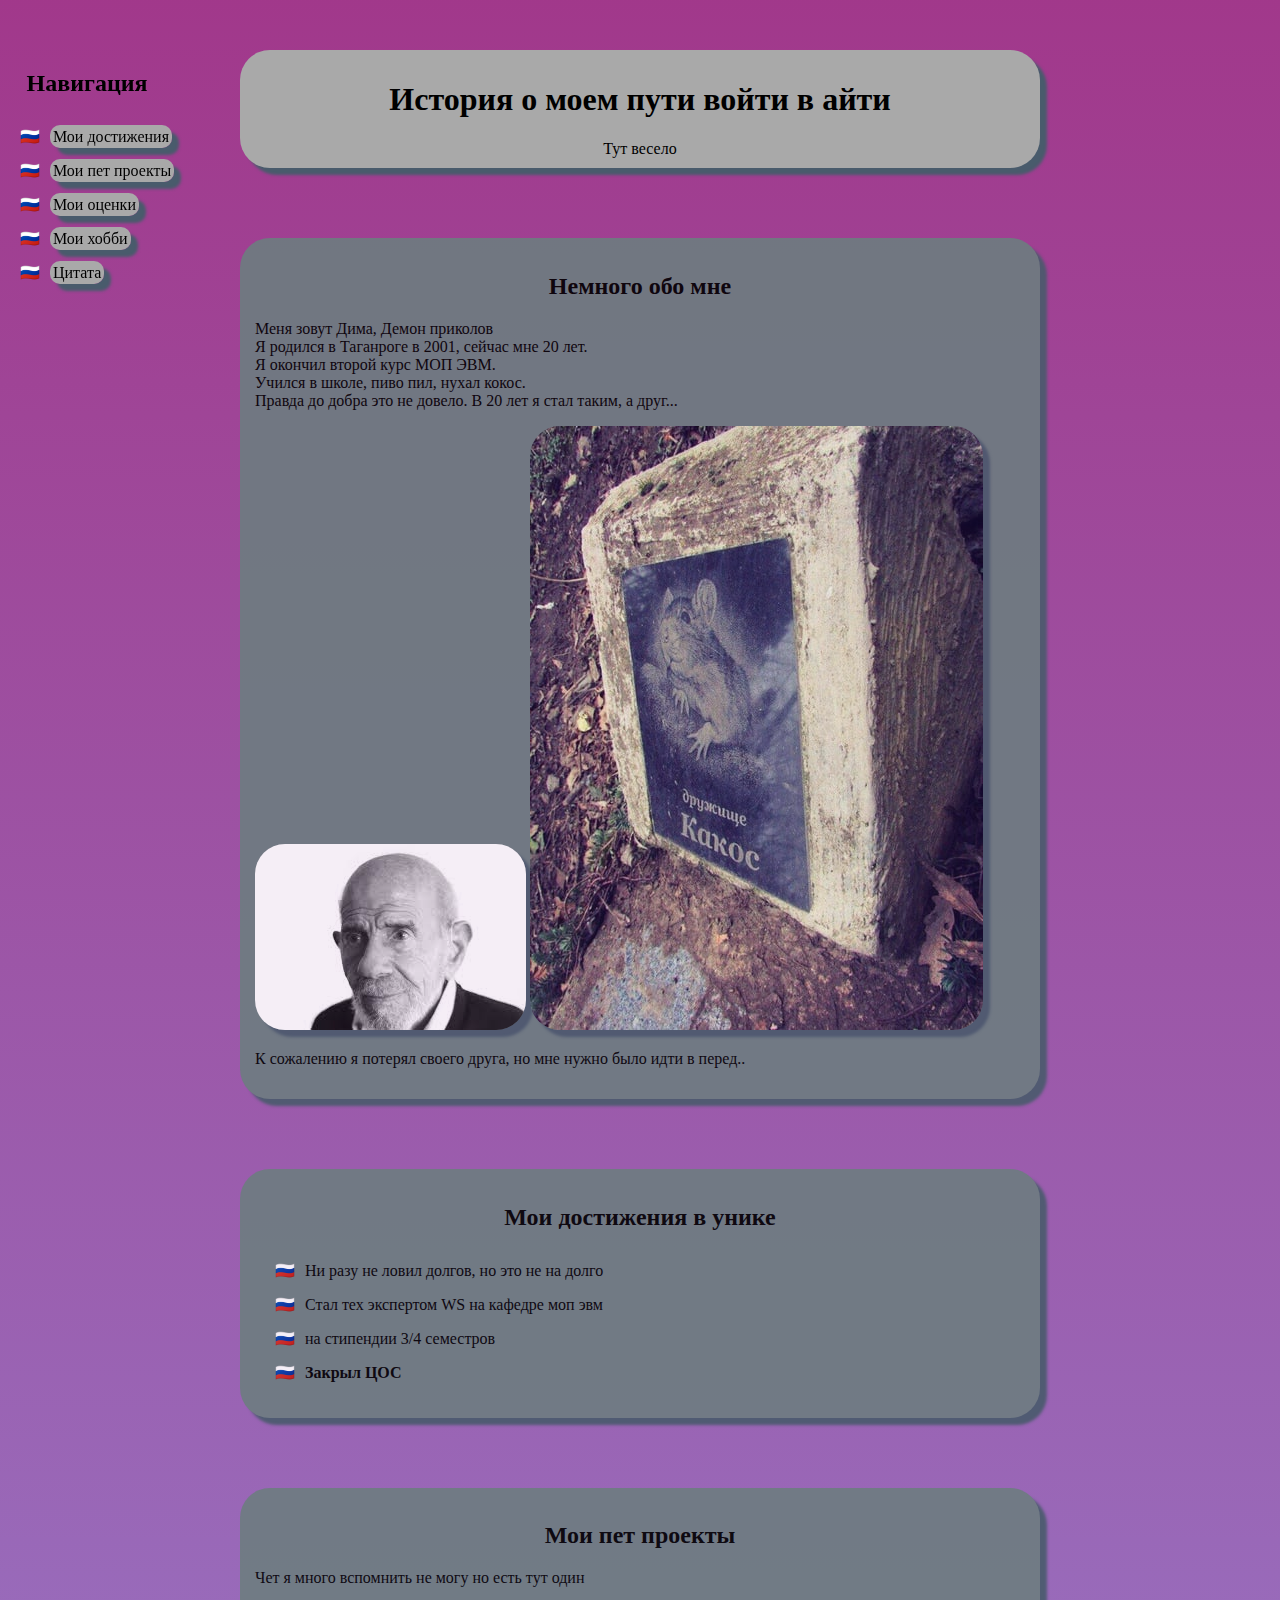
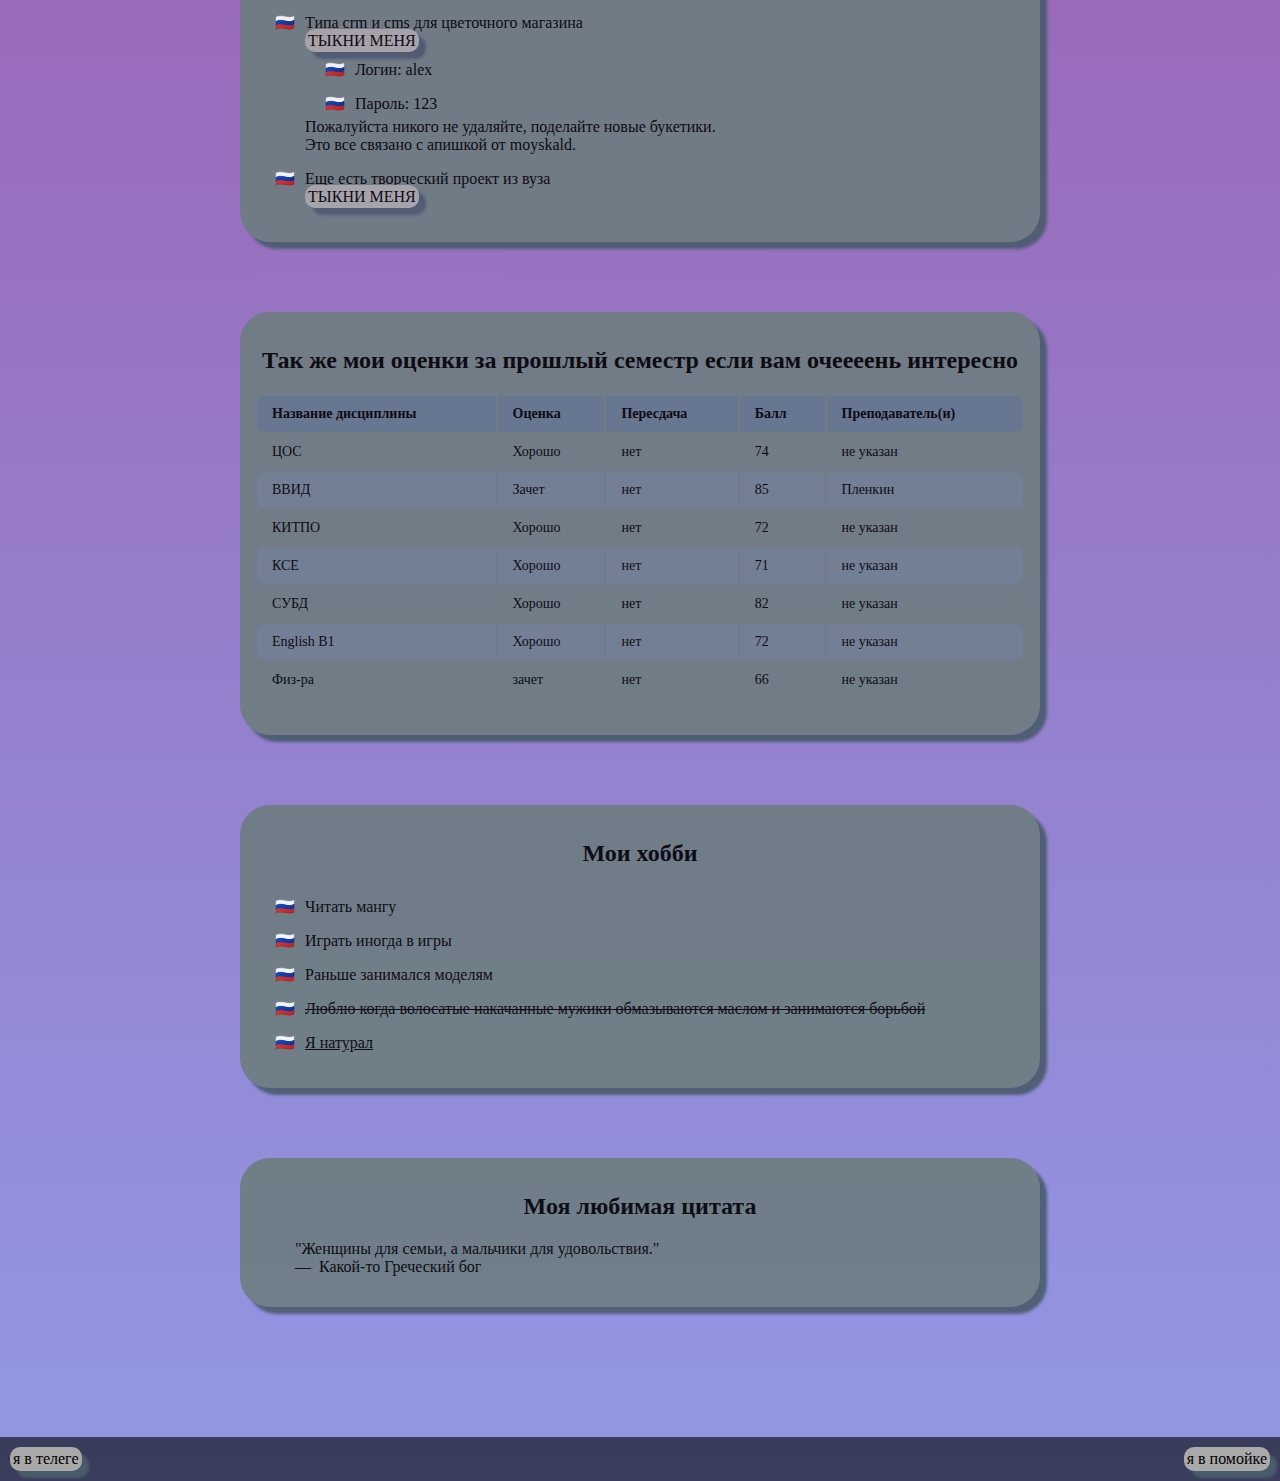
==== index.html @ 935acd97 "Merge branch '553' into 'master'" ====
<!DOCTYPE html>
<html lang="en">
<head>
    <meta charset="UTF-8">
    <title>My bio</title>
    <link rel="stylesheet" href="stylesheet/style.css">
</head>
<body>
<nav class="nav">
    <h2>Навигация</h2>
    <ul>
        <li><a class="link" href="#unik">Мои достижения</a></li>
        <li><a class="link" href="#pet">Мои пет проекты</a></li>
        <li><a class="link" href="#ass">Мои оценки</a></li>
        <li><a class="link" href="#hobby">Мои хобби</a></li>
        <li><a class="link" href="#boy">Цитата</a></li>
    </ul>
</nav>
<main class="main">
    <header>
        <h1> История о моем пути войти в айти </h1>
        <aside>Тут весело</aside>
    </header>

    <div class="post-container">
        <section>
            <h2> Немного обо мне</h2>
            <p>
                Меня зовут Дима, Демон приколов<br>
                Я родился в Таганроге в 2001, сейчас мне 20 лет.<br>
                Я окончил второй курс МОП ЭВМ.<br>
                Учился в школе, пиво пил, нухал кокос.<br>
                Правда до добра это не довело. В 20 лет я стал таким, а друг...<br>
            </p>
            <img src="img/gayniy.jpeg" alt="">
            <img src="img/kokos.jpg" alt="">
            <p>
                К сожалению я потерял своего друга, но мне нужно было идти в перед..<br>
            </p>
        </section>
    </div>
    <div class="post-container">
        <h2 id="unik"> Мои достижения в унике </h2>
        <ul>
            <li>Ни разу не ловил долгов, но это не на долго</li>
            <li>Стал тех экспертом WS на кафедре моп эвм</li>
            <li>на стипендии 3/4 семестров</li>
            <li><b>Закрыл ЦОС</b></li>
        </ul>
    </div>
    <div class="post-container">
        <h2 id="pet"> Мои пет проекты</h2>
        <span>Чет я много вспомнить не могу но есть тут один</span>
        <ul>
            <li>Типа crm и cms для цветочного магазина <br>
                <a class="link" href="https://flowershoptagan.herokuapp.com"> ТЫКНИ МЕНЯ </a>
                <ul>
                    <li>Логин: alex</li>
                    <li>Пароль: 123</li>
                </ul>
                Пожалуйста никого не удаляйте, поделайте новые букетики. <br>
                Это все связано с апишкой от moyskald.
            </li>
            <li> Еще есть творческий проект из вуза <br>
                <a class="link" href="https://cloudheadit.ru/">ТЫКНИ МЕНЯ</a>
            </li>
        </ul>
    </div>
    <div class="post-container">
        <h2 id="ass"> Так же мои оценки за прошлый семестр если вам очеееень интересно</h2>
        <table class="table-marks">
            <thead>
                <tr>
                    <th>Название дисциплины</th>
                    <th>Оценка</th>
                    <th>Пересдача</th>
                    <th>Балл</th>
                    <th>Преподаватель(и)</th>
                </tr>
                </thead>
                <tbody>
                <tr>
                    <td>ЦОС</td>
                    <td>Хорошо</td>
                    <td>нет</td>
                    <td>74</td>
                    <td>не указан</td>
                </tr>
                <tr>
                    <td>ВВИД</td>
                    <td>Зачет</td>
                    <td>нет</td>
                    <td>85</td>
                    <td>Пленкин</td>
                </tr>
                <tr>
                    <td>КИТПО</td>
                    <td>Хорошо</td>
                    <td>нет</td>
                    <td>72</td>
                    <td>не указан</td>
                </tr>
                <tr>
                    <td>КСЕ</td>
                    <td>Хорошо</td>
                    <td>нет</td>
                    <td>71</td>
                    <td>не указан</td>
                </tr>
                <tr>
                    <td>СУБД</td>
                    <td>Хорошо</td>
                    <td>нет</td>
                    <td>82</td>
                    <td>не указан</td>
                </tr>
                <tr>
                    <td>English B1</td>
                    <td>Хорошо</td>
                    <td>нет</td>
                    <td>72</td>
                    <td>не указан</td>
                </tr>
                <tr>
                    <td>Физ-ра</td>
                    <td>зачет</td>
                    <td>нет</td>
                    <td>66</td>
                    <td>не указан</td>
                </tr>
            </tbody>
        </table>
    </div>
    <div class="post-container">
        <h2 id="hobby">Мои хобби</h2>
        <ul>
            <li>Читать мангу</li>
            <li>Играть иногда в игры</li>
            <li>Раньше занимался моделям</li>
            <li>
                <del>Люблю когда волосатые накачанные мужики обмазываются маслом и занимаются борьбой</del>
            </li>
            <li>
                <ins>Я натурал</ins>
            </li>
        </ul>
    </div>

    <div class="post-container">
        <h2 id="boy">Моя любимая цитата</h2>
        <blockquote>
            "Женщины для семьи, а мальчики для удовольствия."<br>
            —&nbsp; Какой-то Греческий бог
        </blockquote>
    </div>
</main>
<footer class="footer">
    <a class="link" href="https://tlgg.ru/Favisky">я в телеге</a>
    <a class="link" href="https://vk.com/whyuso">я в помойке</a>
</footer>
</body>
</html>
---- stylesheet/style.css ----
.post-container {
    z-index: 0;
    opacity: 0.9;
    box-shadow: 7px 7px 3px #495b6c;
    margin-top: 70px;
    padding: 15px;
    background: #6d7d80;
    border-radius: 30px;
}

.nav {
    z-index: 1;
    position: fixed;
}

li {
    list-style-type: "🇷🇺";
    padding-left: 10px;
    padding-top: 10px;
    padding-bottom: 5px;
}

li:hover {
    transition: 0.3s;
    list-style-type: "🏴‍☠️";
}

img {
    box-shadow: 7px 7px 3px #495b6c;
    border-radius: 30px;
}

.footer {
    display: flex;
    flex-direction: row;
    justify-content: space-between;
    padding: 10px;
    background: rgba(0,0,0,60%);
    margin-top: 130px;
}

.link {
    box-shadow: 7px 7px 3px #495b6c;
    color: black;
    padding: 3px;
    background: darkgrey;
    border-radius: 10px;
    text-decoration: none;
}

.link:hover {
    transition: .3s;
    background: gray;
}

.boy {
    color: black;
    background: black;
    text-decoration: none;
}

.boy:hover {
    transition: 1s;
    background: gray;
}

.main {
    width: 800px;
    margin: 0 auto;
}

body {
    background: linear-gradient(rgba(154, 41, 130, 0.93), #9198e5);
    margin: 0;
}

header {
    margin-top: 50px;
    box-shadow: 7px 7px 3px #495b6c;
    text-align: center;
    background: darkgrey;
    padding: 10px;
    border-radius: 30px;
}

h2{
    text-align: center;
}

.table-marks {
    width: 100%;
    border: none;
    margin-bottom: 20px;
}

.table-marks thead th {
    font-weight: bold;
    text-align: left;
    border: none;
    padding: 10px 15px;
    background: #62778c;
    font-size: 14px;
}

.table-marks thead tr th:first-child {
    border-radius: 8px 0 0 8px;
}

.table-marks thead tr th:last-child {
    border-radius: 0 8px 8px 0;
}

.table-marks tbody td {
    text-align: left;
    border: none;
    padding: 10px 15px;
    font-size: 14px;
    vertical-align: top;
}

.table-marks tbody tr:nth-child(even) {
    background: slategray;
}

.table-marks tbody tr td:first-child {
    border-radius: 8px 0 0 8px;
}

.table-marks tbody tr td:last-child {
    border-radius: 0 8px 8px 0;
}

.table-marks tr:nth-child(even):hover{
    background: #4190e0;
}

.table-marks tr:nth-child(odd):hover{
    background: #23578c;
}
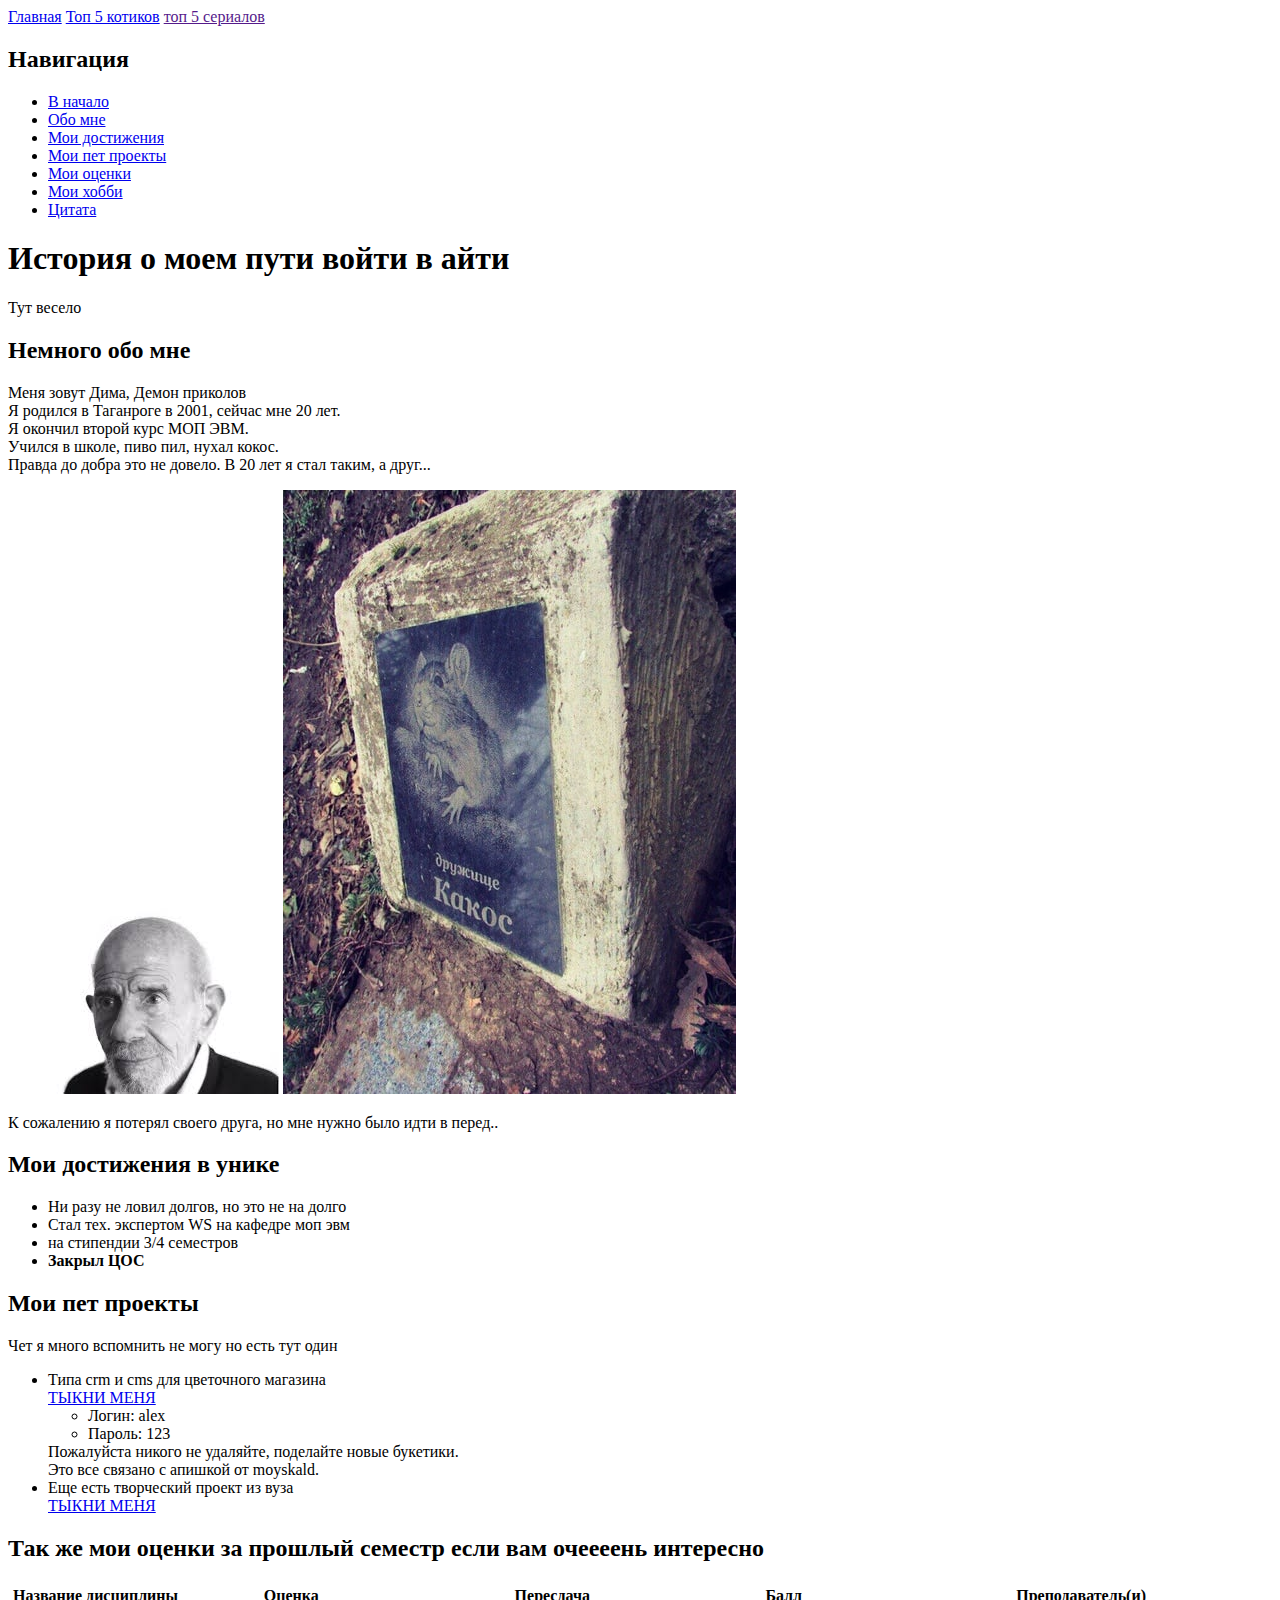
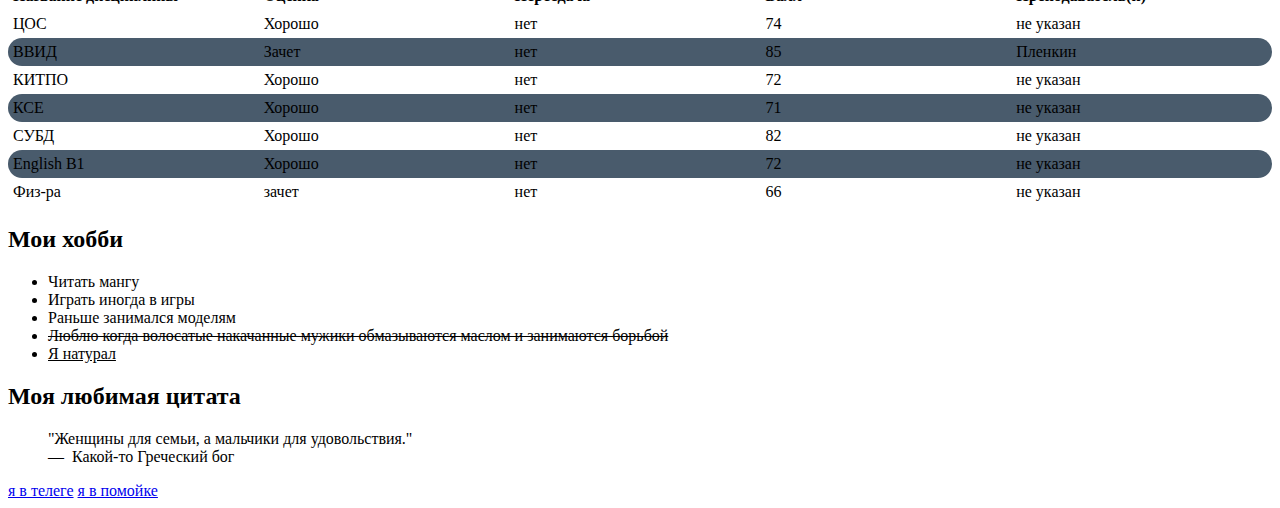
==== commit 9555925f: "Make Table with flex" ====
--- a/index.html
+++ b/index.html
@@ -3,26 +3,41 @@
 <head>
     <meta charset="UTF-8">
     <title>My bio</title>
-    <link rel="stylesheet" href="stylesheet/style.css">
+    <link rel="stylesheet" href="src/aside/aside.css">
+    <link rel="stylesheet" href="src/common/post-container/post-container.css">
+    <link rel="stylesheet" href="src/common/common.css">
+    <link rel="stylesheet" href="src/common/button/button.css">
+    <link rel="stylesheet" href="src/header/header.css">
+    <link rel="stylesheet" href="src/footer/footer.css">
+    <link rel="stylesheet" href="src/box-table/box-table.css">
 </head>
 <body>
-<nav class="nav">
-    <h2>Навигация</h2>
-    <ul>
-        <li><a class="link" href="#unik">Мои достижения</a></li>
-        <li><a class="link" href="#pet">Мои пет проекты</a></li>
-        <li><a class="link" href="#ass">Мои оценки</a></li>
-        <li><a class="link" href="#hobby">Мои хобби</a></li>
-        <li><a class="link" href="#boy">Цитата</a></li>
-    </ul>
-</nav>
+<header class="header">
+    <a class="button button_alternative" href="index.html">Главная</a>
+    <a class="button button_alternative" href="cats.html">Топ 5 котиков</a>
+    <a class="button button_alternative" href="">топ 5 сериалов</a>
+</header>
+<aside class="nav-bar">
+    <nav>
+        <h2 class="title">Навигация</h2>
+        <ul class="nav-bar__list">
+            <li><a class="button" href="#header">В начало</a></li>
+            <li><a class="button" href="#bio">Обо мне</a></li>
+            <li><a class="button" href="#university">Мои достижения</a></li>
+            <li><a class="button" href="#pet">Мои пет проекты</a></li>
+            <li><a class="button" href="#ass">Мои оценки</a></li>
+            <li><a class="button" href="#hobby">Мои хобби</a></li>
+            <li><a class="button" href="#boy">Цитата</a></li>
+        </ul>
+    </nav>
+</aside>
 <main class="main">
-    <header>
+    <div id="header" class="post-container post-container_header">
         <h1> История о моем пути войти в айти </h1>
         <aside>Тут весело</aside>
-    </header>
+    </div>
 
-    <div class="post-container">
+    <div id="bio" class="post-container">
         <section>
             <h2> Немного обо мне</h2>
             <p>
@@ -32,18 +47,26 @@
                 Учился в школе, пиво пил, нухал кокос.<br>
                 Правда до добра это не довело. В 20 лет я стал таким, а друг...<br>
             </p>
-            <img src="img/gayniy.jpeg" alt="">
-            <img src="img/kokos.jpg" alt="">
+            <img
+                src="img/gayniy.jpeg"
+                alt=""
+                class="post-container__image"
+            >
+            <img
+                src="img/kokos.jpg"
+                alt=""
+                class="post-container__image"
+            >
             <p>
                 К сожалению я потерял своего друга, но мне нужно было идти в перед..<br>
             </p>
         </section>
     </div>
     <div class="post-container">
-        <h2 id="unik"> Мои достижения в унике </h2>
+        <h2 id="university"> Мои достижения в унике </h2>
         <ul>
             <li>Ни разу не ловил долгов, но это не на долго</li>
-            <li>Стал тех экспертом WS на кафедре моп эвм</li>
+            <li>Стал тех. экспертом WS на кафедре моп эвм</li>
             <li>на стипендии 3/4 семестров</li>
             <li><b>Закрыл ЦОС</b></li>
         </ul>
@@ -53,7 +76,7 @@
         <span>Чет я много вспомнить не могу но есть тут один</span>
         <ul>
             <li>Типа crm и cms для цветочного магазина <br>
-                <a class="link" href="https://flowershoptagan.herokuapp.com"> ТЫКНИ МЕНЯ </a>
+                <a class="button button_in-post" href="https://flowershoptagan.herokuapp.com"> ТЫКНИ МЕНЯ </a>
                 <ul>
                     <li>Логин: alex</li>
                     <li>Пароль: 123</li>
@@ -62,74 +85,70 @@
                 Это все связано с апишкой от moyskald.
             </li>
             <li> Еще есть творческий проект из вуза <br>
-                <a class="link" href="https://cloudheadit.ru/">ТЫКНИ МЕНЯ</a>
+                <a class="button button_in-post" href="https://cloudheadit.ru/">ТЫКНИ МЕНЯ</a>
             </li>
         </ul>
     </div>
     <div class="post-container">
         <h2 id="ass"> Так же мои оценки за прошлый семестр если вам очеееень интересно</h2>
-        <table class="table-marks">
-            <thead>
-                <tr>
-                    <th>Название дисциплины</th>
-                    <th>Оценка</th>
-                    <th>Пересдача</th>
-                    <th>Балл</th>
-                    <th>Преподаватель(и)</th>
-                </tr>
-                </thead>
-                <tbody>
-                <tr>
-                    <td>ЦОС</td>
-                    <td>Хорошо</td>
-                    <td>нет</td>
-                    <td>74</td>
-                    <td>не указан</td>
-                </tr>
-                <tr>
-                    <td>ВВИД</td>
-                    <td>Зачет</td>
-                    <td>нет</td>
-                    <td>85</td>
-                    <td>Пленкин</td>
-                </tr>
-                <tr>
-                    <td>КИТПО</td>
-                    <td>Хорошо</td>
-                    <td>нет</td>
-                    <td>72</td>
-                    <td>не указан</td>
-                </tr>
-                <tr>
-                    <td>КСЕ</td>
-                    <td>Хорошо</td>
-                    <td>нет</td>
-                    <td>71</td>
-                    <td>не указан</td>
-                </tr>
-                <tr>
-                    <td>СУБД</td>
-                    <td>Хорошо</td>
-                    <td>нет</td>
-                    <td>82</td>
-                    <td>не указан</td>
-                </tr>
-                <tr>
-                    <td>English B1</td>
-                    <td>Хорошо</td>
-                    <td>нет</td>
-                    <td>72</td>
-                    <td>не указан</td>
-                </tr>
-                <tr>
-                    <td>Физ-ра</td>
-                    <td>зачет</td>
-                    <td>нет</td>
-                    <td>66</td>
-                    <td>не указан</td>
-                </tr>
-            </tbody>
-        </table>
+        <div class="box-table">
+            <div class="box-table__header">
+                <div class="box-table__field">Название дисциплины</div>
+                <div class="box-table__field">Оценка</div>
+                <div class="box-table__field">Пересдача</div>
+                <div class="box-table__field">Балл</div>
+                <div class="box-table__field">Преподаватель(и)</div>
+            </div>
+            <div class="box-table__row">
+                <div class="box-table__field">ЦОС</div>
+                <div class="box-table__field">Хорошо</div>
+                <div class="box-table__field">нет</div>
+                <div class="box-table__field">74</div>
+                <div class="box-table__field">не указан</div>
+            </div>
+            <div class="box-table__row box-table__row-even">
+                <div class="box-table__field">ВВИД</div>
+                <div class="box-table__field">Зачет</div>
+                <div class="box-table__field">нет</div>
+                <div class="box-table__field">85</div>
+                <div class="box-table__field">Пленкин</div>
+            </div>
+            <div class="box-table__row">
+                <div class="box-table__field">КИТПО</div>
+                <div class="box-table__field">Хорошо</div>
+                <div class="box-table__field">нет</div>
+                <div class="box-table__field">72</div>
+                <div class="box-table__field">не указан</div>
+            </div>
+            <div class="box-table__row box-table__row-even">
+                <div class="box-table__field">КСЕ</div>
+                <div class="box-table__field">Хорошо</div>
+                <div class="box-table__field">нет</div>
+                <div class="box-table__field">71</div>
+                <div class="box-table__field">не указан</div>
+            </div>
+            <div class="box-table__row">
+                <div class="box-table__field">СУБД</div>
+                <div class="box-table__field">Хорошо</div>
+                <div class="box-table__field">нет</div>
+                <div class="box-table__field">82</div>
+                <div class="box-table__field">не указан</div>
+            </div>
+            <div class="box-table__row box-table__row-even">
+                <div class="box-table__field">English B1</div>
+                <div class="box-table__field">Хорошо</div>
+                <div class="box-table__field">нет</div>
+                <div class="box-table__field">72</div>
+                <div class="box-table__field">не указан</div>
+            </div>
+            <div class="box-table__row">
+                <div class="box-table__field">Физ-ра</div>
+                <div class="box-table__field">зачет</div>
+                <div class="box-table__field">нет</div>
+                <div class="box-table__field">66</div>
+                <div class="box-table__field">не указан</div>
+            </div>
+        </div>
     </div>
     <div class="post-container">
         <h2 id="hobby">Мои хобби</h2>
@@ -155,8 +174,8 @@
     </div>
 </main>
 <footer class="footer">
-    <a class="link" href="https://tlgg.ru/Favisky">я в телеге</a>
-    <a class="link" href="https://vk.com/whyuso">я в помойке</a>
+    <a class="button button_alternative" href="https://tlgg.ru/Favisky">я в телеге</a>
+    <a class="button button_alternative" href="https://vk.com/whyuso">я в помойке</a>
 </footer>
 </body>
 </html>--- a/src/box-table/box-table.css
+++ b/src/box-table/box-table.css
@@ -0,0 +1,30 @@
+.box-table {
+    display: flex;
+    flex-direction: column;
+}
+
+.box-table__header {
+    display: flex;
+    flex-direction: row;
+    justify-content: space-evenly;
+
+    font-weight: bold;
+    padding: 5px;
+}
+
+.box-table__row {
+    display: flex;
+    flex-direction: row;
+    justify-content: space-evenly;
+
+    padding: 5px;
+}
+
+.box-table__row-even {
+    background: #495b6c;
+    border-radius: 30px;
+}
+
+.box-table__field {
+    flex: 1;
+}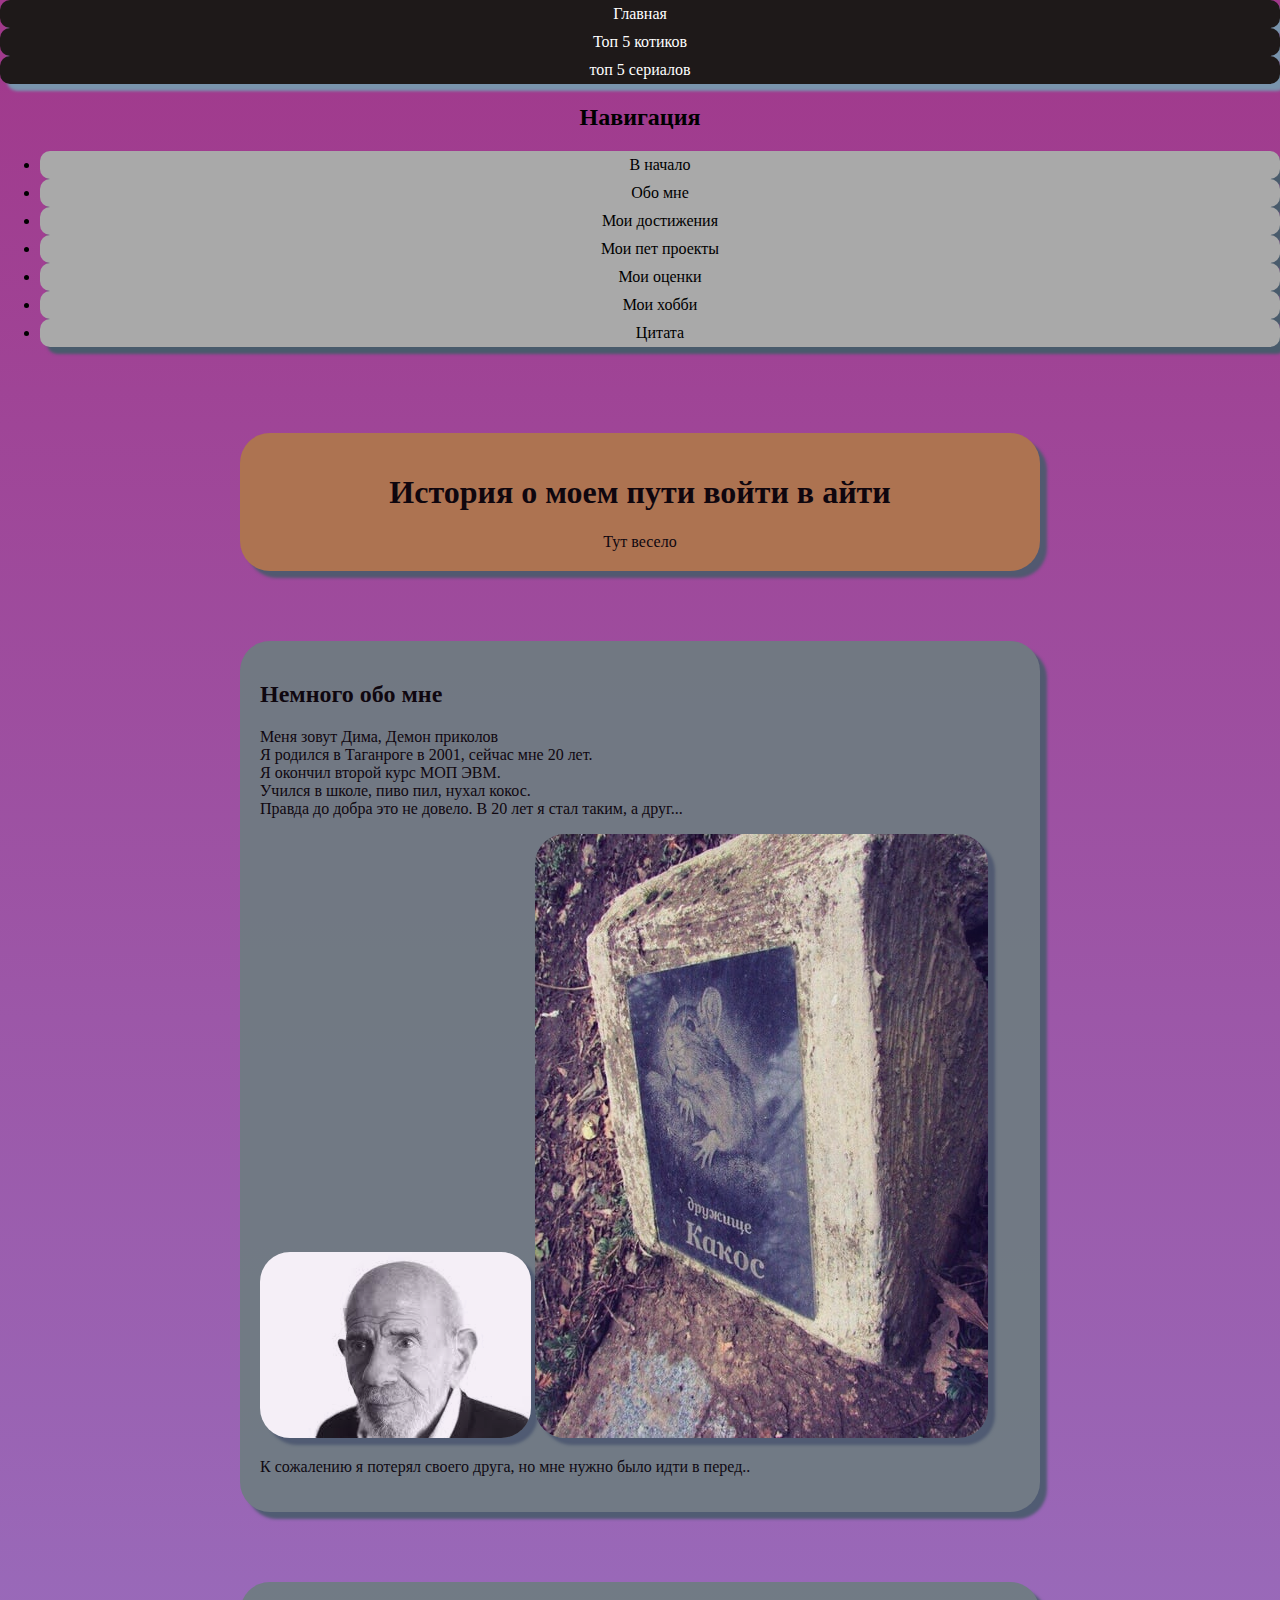
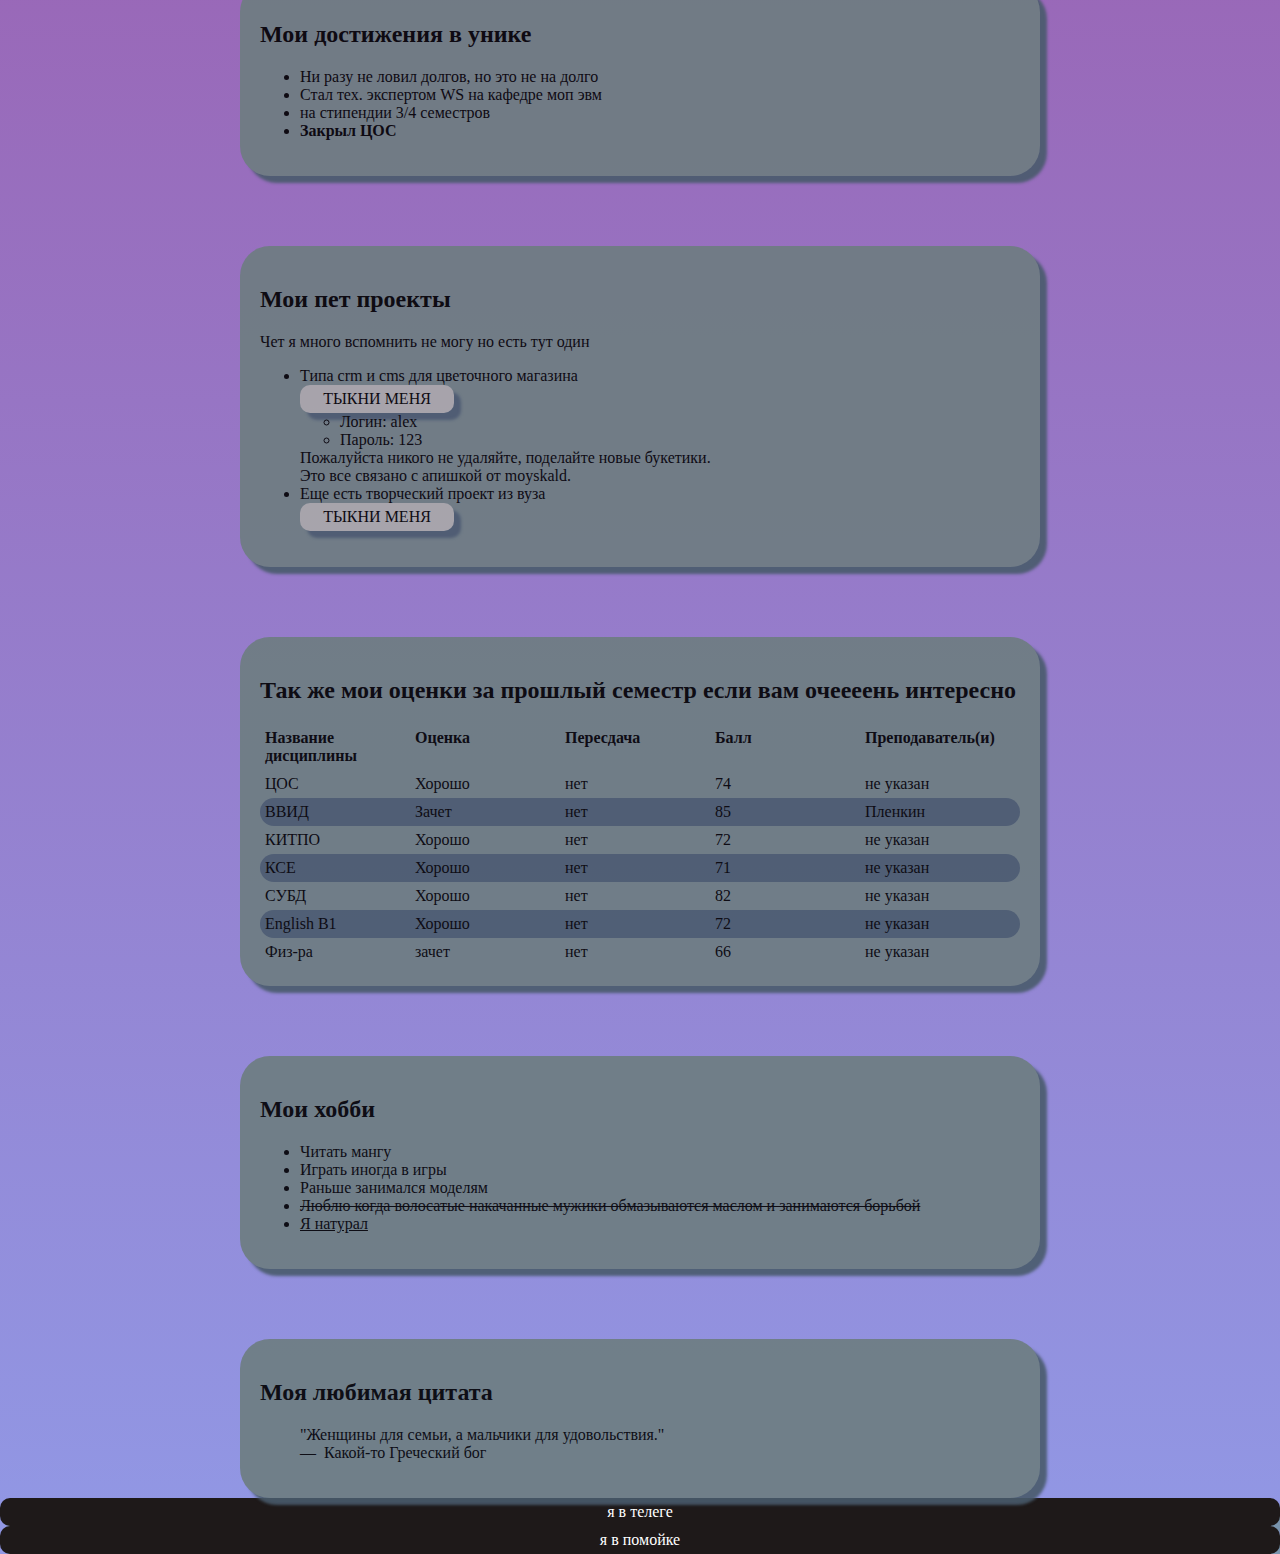
==== commit 6a464ff1: "Fix some styles" ====
--- a/index.html
+++ b/index.html
@@ -4,12 +4,13 @@
     <meta charset="UTF-8">
     <title>My bio</title>
     <link rel="stylesheet" href="src/aside/aside.css">
-    <link rel="stylesheet" href="src/common/post-container/post-container.css">
+    <link rel="stylesheet" href="src/post-container/post-container.css">
     <link rel="stylesheet" href="src/common/common.css">
-    <link rel="stylesheet" href="src/common/button/button.css">
+    <link rel="stylesheet" href="src/button/button.css">
     <link rel="stylesheet" href="src/header/header.css">
     <link rel="stylesheet" href="src/footer/footer.css">
     <link rel="stylesheet" href="src/box-table/box-table.css">
+    <link rel="stylesheet" href="src/main/main.css">
 </head>
 <body>
 <header class="header">
--- a/src/post-container/post-container.css
+++ b/src/post-container/post-container.css
@@ -0,0 +1,31 @@
+.post-container {
+    z-index: 0;
+
+    margin-top: 70px;
+    padding: 20px;
+
+    background: #6d7d80;
+    opacity: 0.9;
+    border-radius: 30px;
+    box-shadow: 7px 7px 3px #495b6c;
+}
+
+.post-container_header {
+    background: #af784a;
+    text-align: center;
+}
+
+.post-container__image {
+    box-shadow: 7px 7px 3px #495b6c;
+
+    border-radius: 30px;
+    max-width: 70%;
+}
+
+.post-container_error {
+    padding: 30px;
+    text-align: center;
+
+    font-weight: bold;
+    font-size: 40px;
+}
--- a/src/common/common.css
+++ b/src/common/common.css
@@ -0,0 +1,10 @@
+body {
+    background: linear-gradient(rgba(154, 41, 130, 0.93), #9198e5);
+    margin: 0;
+    flex-direction: column;
+}
+
+.title{
+    text-align: center;
+}
+
--- a/src/button/button.css
+++ b/src/button/button.css
@@ -0,0 +1,25 @@
+.button {
+    text-align: center;
+    display: block;
+    box-shadow: 7px 7px 3px #495b6c;
+    color: black;
+    padding: 5px;
+    background: darkgrey;
+    border-radius: 10px;
+    text-decoration: none;
+}
+
+.button_alternative {
+    color: white;
+    box-shadow: 7px 7px 3px #7994ad;
+    background: #1e1919;
+}
+
+.button_in-post {
+    width: 20%;
+}
+
+.button:hover {
+    transition: .3s;
+    background: gray;
+}
--- a/src/main/main.css
+++ b/src/main/main.css
@@ -0,0 +1,12 @@
+.main {
+    display: flex;
+    flex-direction: column;
+
+    width: 800px;
+    margin: 0 auto;
+}
+
+.main_error{
+    width: 50%;
+    padding: 10%;
+}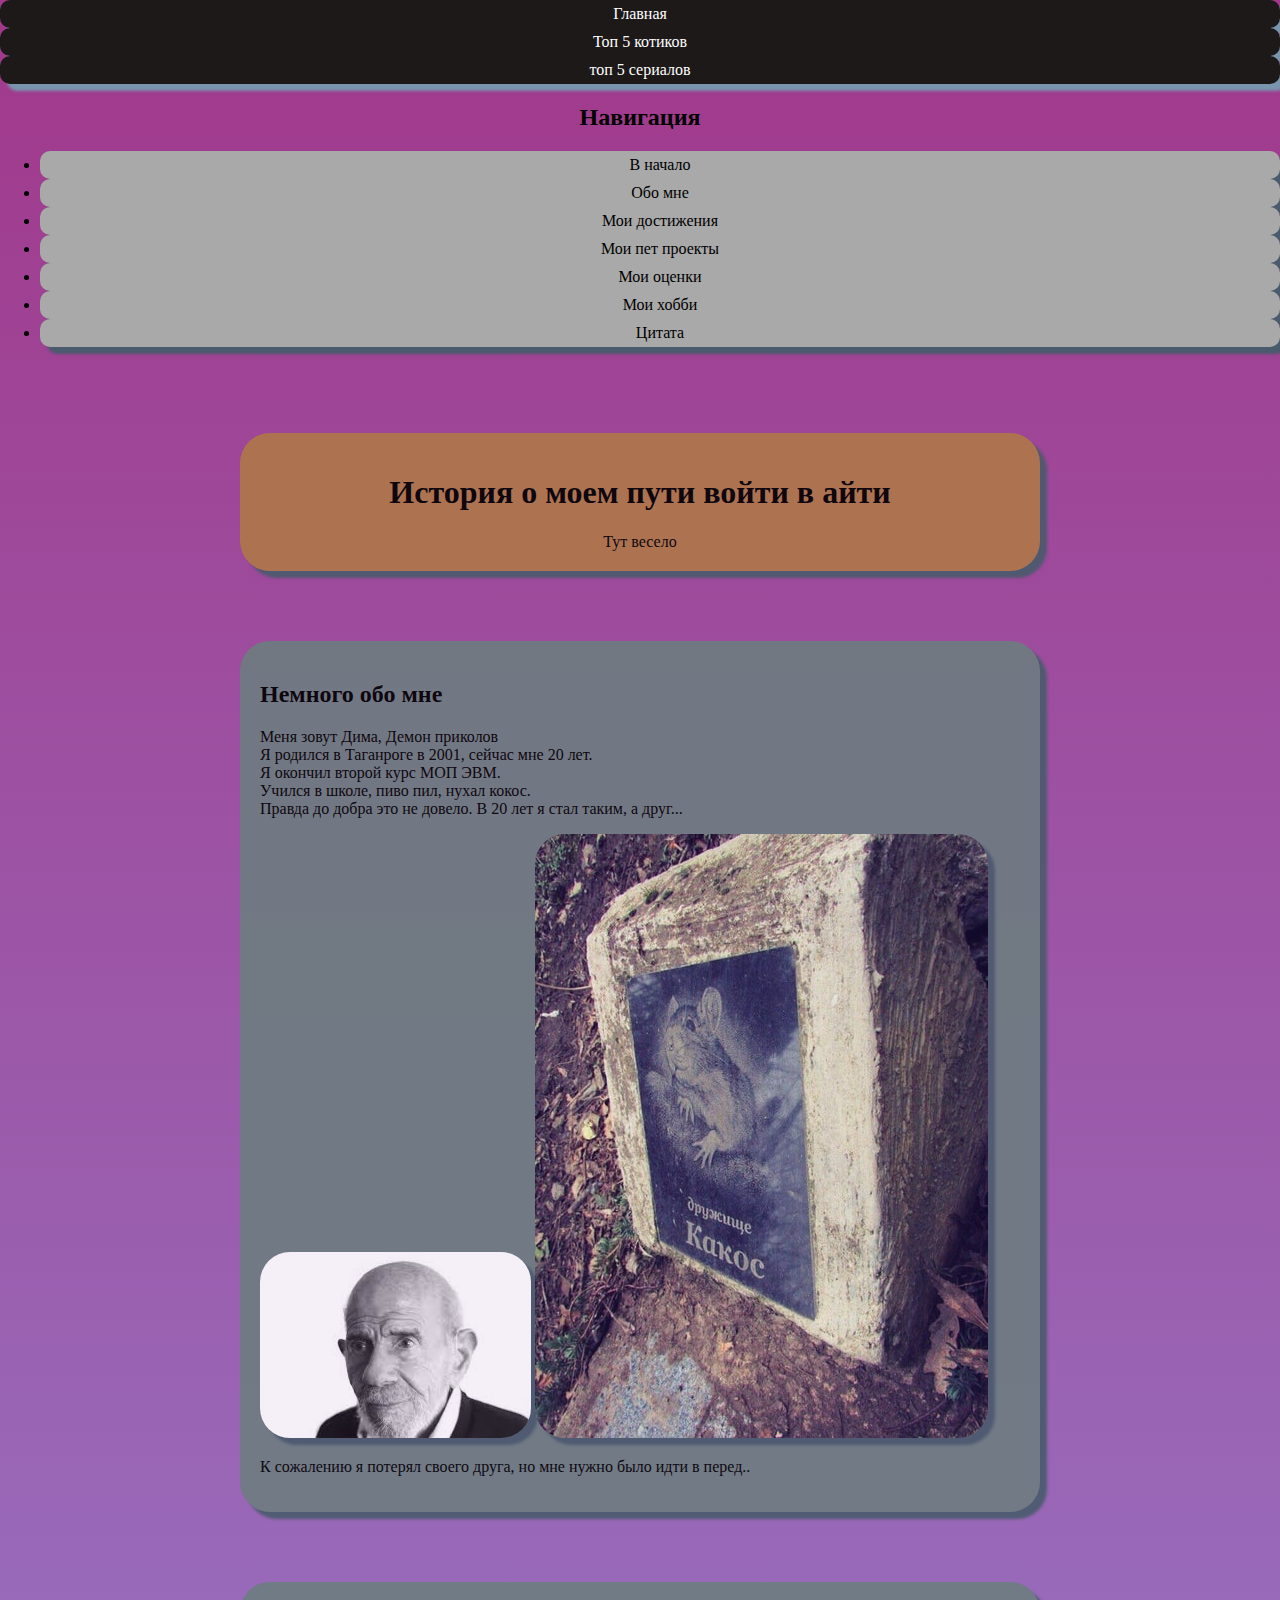
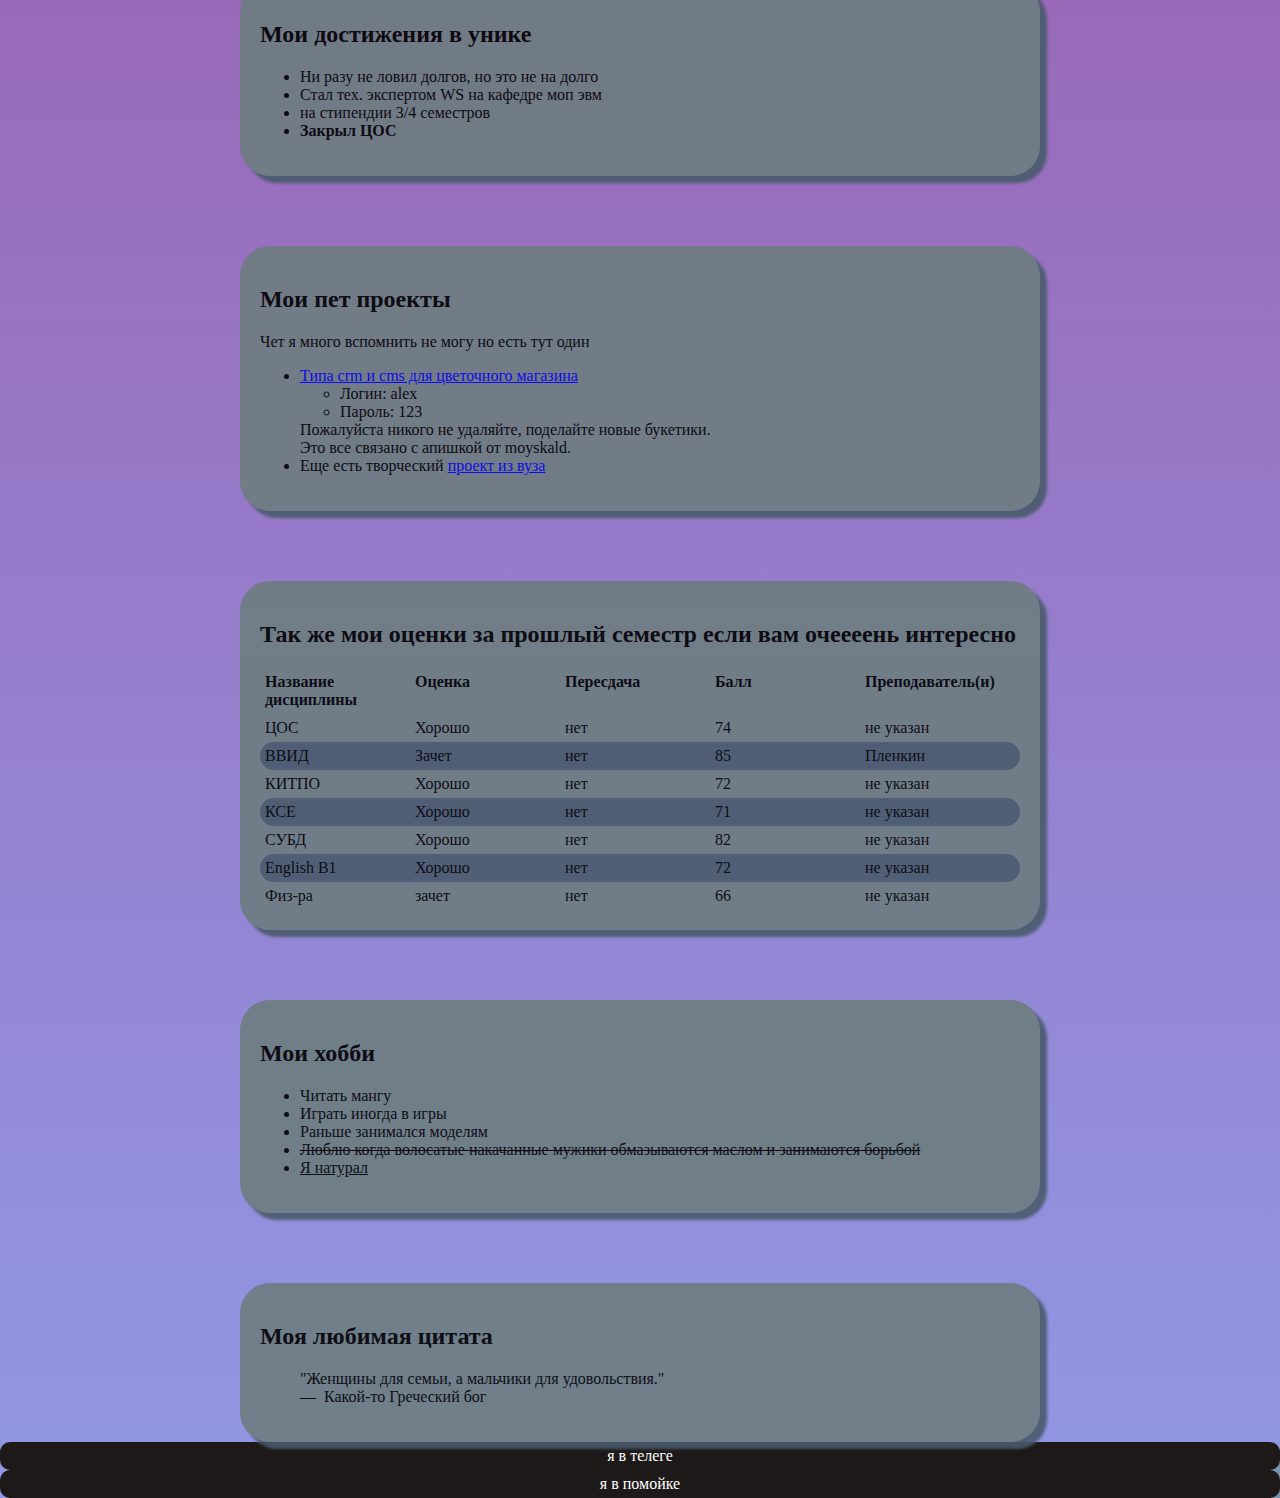
==== commit 45264596: "Fix code after review" ====
--- a/index.html
+++ b/index.html
@@ -9,26 +9,26 @@
     <link rel="stylesheet" href="src/button/button.css">
     <link rel="stylesheet" href="src/header/header.css">
     <link rel="stylesheet" href="src/footer/footer.css">
-    <link rel="stylesheet" href="src/box-table/box-table.css">
+    <link rel="stylesheet" href="src/mark-table/mark-table.css">
     <link rel="stylesheet" href="src/main/main.css">
 </head>
 <body>
 <header class="header">
     <a class="button button_alternative" href="index.html">Главная</a>
     <a class="button button_alternative" href="cats.html">Топ 5 котиков</a>
-    <a class="button button_alternative" href="">топ 5 сериалов</a>
+    <a class="button button_alternative" href="serials.html">топ 5 сериалов</a>
 </header>
 <aside class="nav-bar">
     <nav>
         <h2 class="title">Навигация</h2>
-        <ul class="nav-bar__list">
-            <li><a class="button" href="#header">В начало</a></li>
-            <li><a class="button" href="#bio">Обо мне</a></li>
-            <li><a class="button" href="#university">Мои достижения</a></li>
-            <li><a class="button" href="#pet">Мои пет проекты</a></li>
-            <li><a class="button" href="#ass">Мои оценки</a></li>
-            <li><a class="button" href="#hobby">Мои хобби</a></li>
-            <li><a class="button" href="#boy">Цитата</a></li>
+        <ul>
+            <li class="nav-bar__item"><a class="button" href="#header">В начало</a></li>
+            <li class="nav-bar__item"><a class="button" href="#bio">Обо мне</a></li>
+            <li class="nav-bar__item"><a class="button" href="#university">Мои достижения</a></li>
+            <li class="nav-bar__item"><a class="button" href="#pet">Мои пет проекты</a></li>
+            <li class="nav-bar__item"><a class="button" href="#ass">Мои оценки</a></li>
+            <li class="nav-bar__item"><a class="button" href="#hobby">Мои хобби</a></li>
+            <li class="nav-bar__item"><a class="button" href="#boy">Цитата</a></li>
         </ul>
     </nav>
 </aside>
@@ -76,8 +76,12 @@
         <h2 id="pet"> Мои пет проекты</h2>
         <span>Чет я много вспомнить не могу но есть тут один</span>
         <ul>
-            <li>Типа crm и cms для цветочного магазина <br>
-                <a class="button button_in-post" href="https://flowershoptagan.herokuapp.com"> ТЫКНИ МЕНЯ </a>
+            <li>
+                <a
+                    class="post-container__link"
+                    href="https://flowershoptagan.herokuapp.com">
+                    Типа crm и cms для цветочного магазина
+                </a>
                 <ul>
                     <li>Логин: alex</li>
                     <li>Пароль: 123</li>
@@ -85,69 +89,69 @@
                 Пожалуйста никого не удаляйте, поделайте новые букетики. <br>
                 Это все связано с апишкой от moyskald.
             </li>
-            <li> Еще есть творческий проект из вуза <br>
-                <a class="button button_in-post" href="https://cloudheadit.ru/">ТЫКНИ МЕНЯ</a>
+            <li>
+                Еще есть творческий <a class="post-container__link" href="https://cloudheadit.ru/">проект из вуза</a>
             </li>
         </ul>
     </div>
     <div class="post-container">
         <h2 id="ass"> Так же мои оценки за прошлый семестр если вам очеееень интересно</h2>
-        <div class="box-table">
-            <div class="box-table__header">
-                <div class="box-table__field">Название дисциплины</div>
-                <div class="box-table__field">Оценка</div>
-                <div class="box-table__field">Пересдача</div>
-                <div class="box-table__field">Балл</div>
-                <div class="box-table__field">Преподаватель(и)</div>
+        <div class="mark-table">
+            <div class="mark-table__header">
+                <div class="mark-table__field">Название дисциплины</div>
+                <div class="mark-table__field">Оценка</div>
+                <div class="mark-table__field">Пересдача</div>
+                <div class="mark-table__field">Балл</div>
+                <div class="mark-table__field">Преподаватель(и)</div>
             </div>
-            <div class="box-table__row">
-                <div class="box-table__field">ЦОС</div>
-                <div class="box-table__field">Хорошо</div>
-                <div class="box-table__field">нет</div>
-                <div class="box-table__field">74</div>
-                <div class="box-table__field">не указан</div>
+            <div class="mark-table__row">
+                <div class="mark-table__field">ЦОС</div>
+                <div class="mark-table__field">Хорошо</div>
+                <div class="mark-table__field">нет</div>
+                <div class="mark-table__field">74</div>
+                <div class="mark-table__field">не указан</div>
             </div>
-            <div class="box-table__row box-table__row-even">
-                <div class="box-table__field">ВВИД</div>
-                <div class="box-table__field">Зачет</div>
-                <div class="box-table__field">нет</div>
-                <div class="box-table__field">85</div>
-                <div class="box-table__field">Пленкин</div>
+            <div class="mark-table__row mark-table__row_even">
+                <div class="mark-table__field">ВВИД</div>
+                <div class="mark-table__field">Зачет</div>
+                <div class="mark-table__field">нет</div>
+                <div class="mark-table__field">85</div>
+                <div class="mark-table__field">Пленкин</div>
             </div>
-            <div class="box-table__row">
-                <div class="box-table__field">КИТПО</div>
-                <div class="box-table__field">Хорошо</div>
-                <div class="box-table__field">нет</div>
-                <div class="box-table__field">72</div>
-                <div class="box-table__field">не указан</div>
+            <div class="mark-table__row">
+                <div class="mark-table__field">КИТПО</div>
+                <div class="mark-table__field">Хорошо</div>
+                <div class="mark-table__field">нет</div>
+                <div class="mark-table__field">72</div>
+                <div class="mark-table__field">не указан</div>
             </div>
-            <div class="box-table__row box-table__row-even">
-                <div class="box-table__field">КСЕ</div>
-                <div class="box-table__field">Хорошо</div>
-                <div class="box-table__field">нет</div>
-                <div class="box-table__field">71</div>
-                <div class="box-table__field">не указан</div>
+            <div class="mark-table__row mark-table__row_even">
+                <div class="mark-table__field">КСЕ</div>
+                <div class="mark-table__field">Хорошо</div>
+                <div class="mark-table__field">нет</div>
+                <div class="mark-table__field">71</div>
+                <div class="mark-table__field">не указан</div>
             </div>
-            <div class="box-table__row">
-                <div class="box-table__field">СУБД</div>
-                <div class="box-table__field">Хорошо</div>
-                <div class="box-table__field">нет</div>
-                <div class="box-table__field">82</div>
-                <div class="box-table__field">не указан</div>
+            <div class="mark-table__row">
+                <div class="mark-table__field">СУБД</div>
+                <div class="mark-table__field">Хорошо</div>
+                <div class="mark-table__field">нет</div>
+                <div class="mark-table__field">82</div>
+                <div class="mark-table__field">не указан</div>
             </div>
-            <div class="box-table__row box-table__row-even">
-                <div class="box-table__field">English B1</div>
-                <div class="box-table__field">Хорошо</div>
-                <div class="box-table__field">нет</div>
-                <div class="box-table__field">72</div>
-                <div class="box-table__field">не указан</div>
+            <div class="mark-table__row mark-table__row_even">
+                <div class="mark-table__field">English B1</div>
+                <div class="mark-table__field">Хорошо</div>
+                <div class="mark-table__field">нет</div>
+                <div class="mark-table__field">72</div>
+                <div class="mark-table__field">не указан</div>
             </div>
-            <div class="box-table__row">
-                <div class="box-table__field">Физ-ра</div>
-                <div class="box-table__field">зачет</div>
-                <div class="box-table__field">нет</div>
-                <div class="box-table__field">66</div>
-                <div class="box-table__field">не указан</div>
+            <div class="mark-table__row">
+                <div class="mark-table__field">Физ-ра</div>
+                <div class="mark-table__field">зачет</div>
+                <div class="mark-table__field">нет</div>
+                <div class="mark-table__field">66</div>
+                <div class="mark-table__field">не указан</div>
             </div>
         </div>
     </div>
--- a/src/button/button.css
+++ b/src/button/button.css
@@ -1,12 +1,15 @@
 .button {
+    display: block;
     text-align: center;
-    display: block;
+
+    padding: 5px;
+
+    color: black;
+    text-decoration: none;
+
     box-shadow: 7px 7px 3px #495b6c;
-    color: black;
-    padding: 5px;
     background: darkgrey;
     border-radius: 10px;
-    text-decoration: none;
 }
 
 .button_alternative {
@@ -15,8 +18,8 @@
     background: #1e1919;
 }
 
-.button_in-post {
-    width: 20%;
+.button_rating {
+    background: #a46c6c;
 }
 
 .button:hover {
--- a/src/mark-table/mark-table.css
+++ b/src/mark-table/mark-table.css
@@ -0,0 +1,30 @@
+.mark-table {
+    display: flex;
+    flex-direction: column;
+}
+
+.mark-table__header {
+    display: flex;
+    flex-direction: row;
+    justify-content: space-evenly;
+
+    font-weight: bold;
+    padding: 5px;
+}
+
+.mark-table__row {
+    display: flex;
+    flex-direction: row;
+    justify-content: space-evenly;
+
+    padding: 5px;
+}
+
+.mark-table__row_even {
+    background: #495b6c;
+    border-radius: 30px;
+}
+
+.mark-table__field {
+    flex: 1;
+}
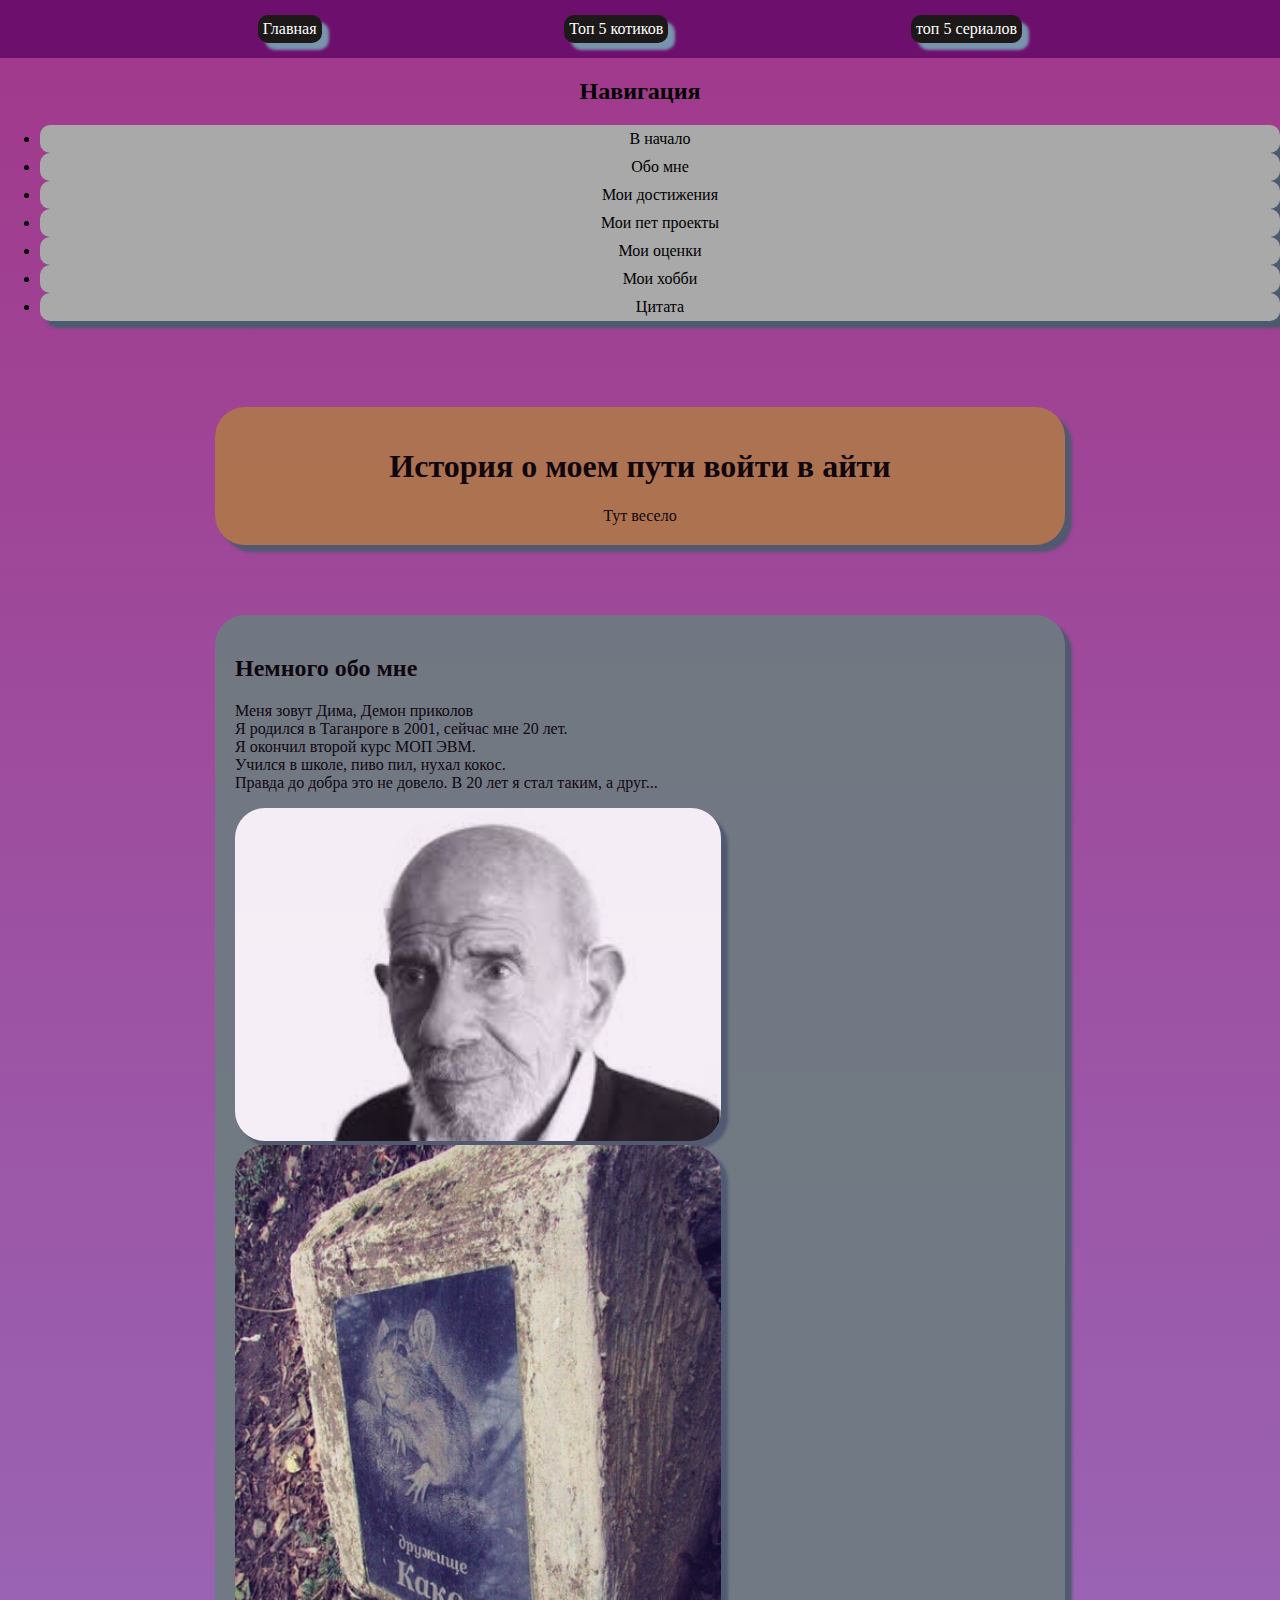
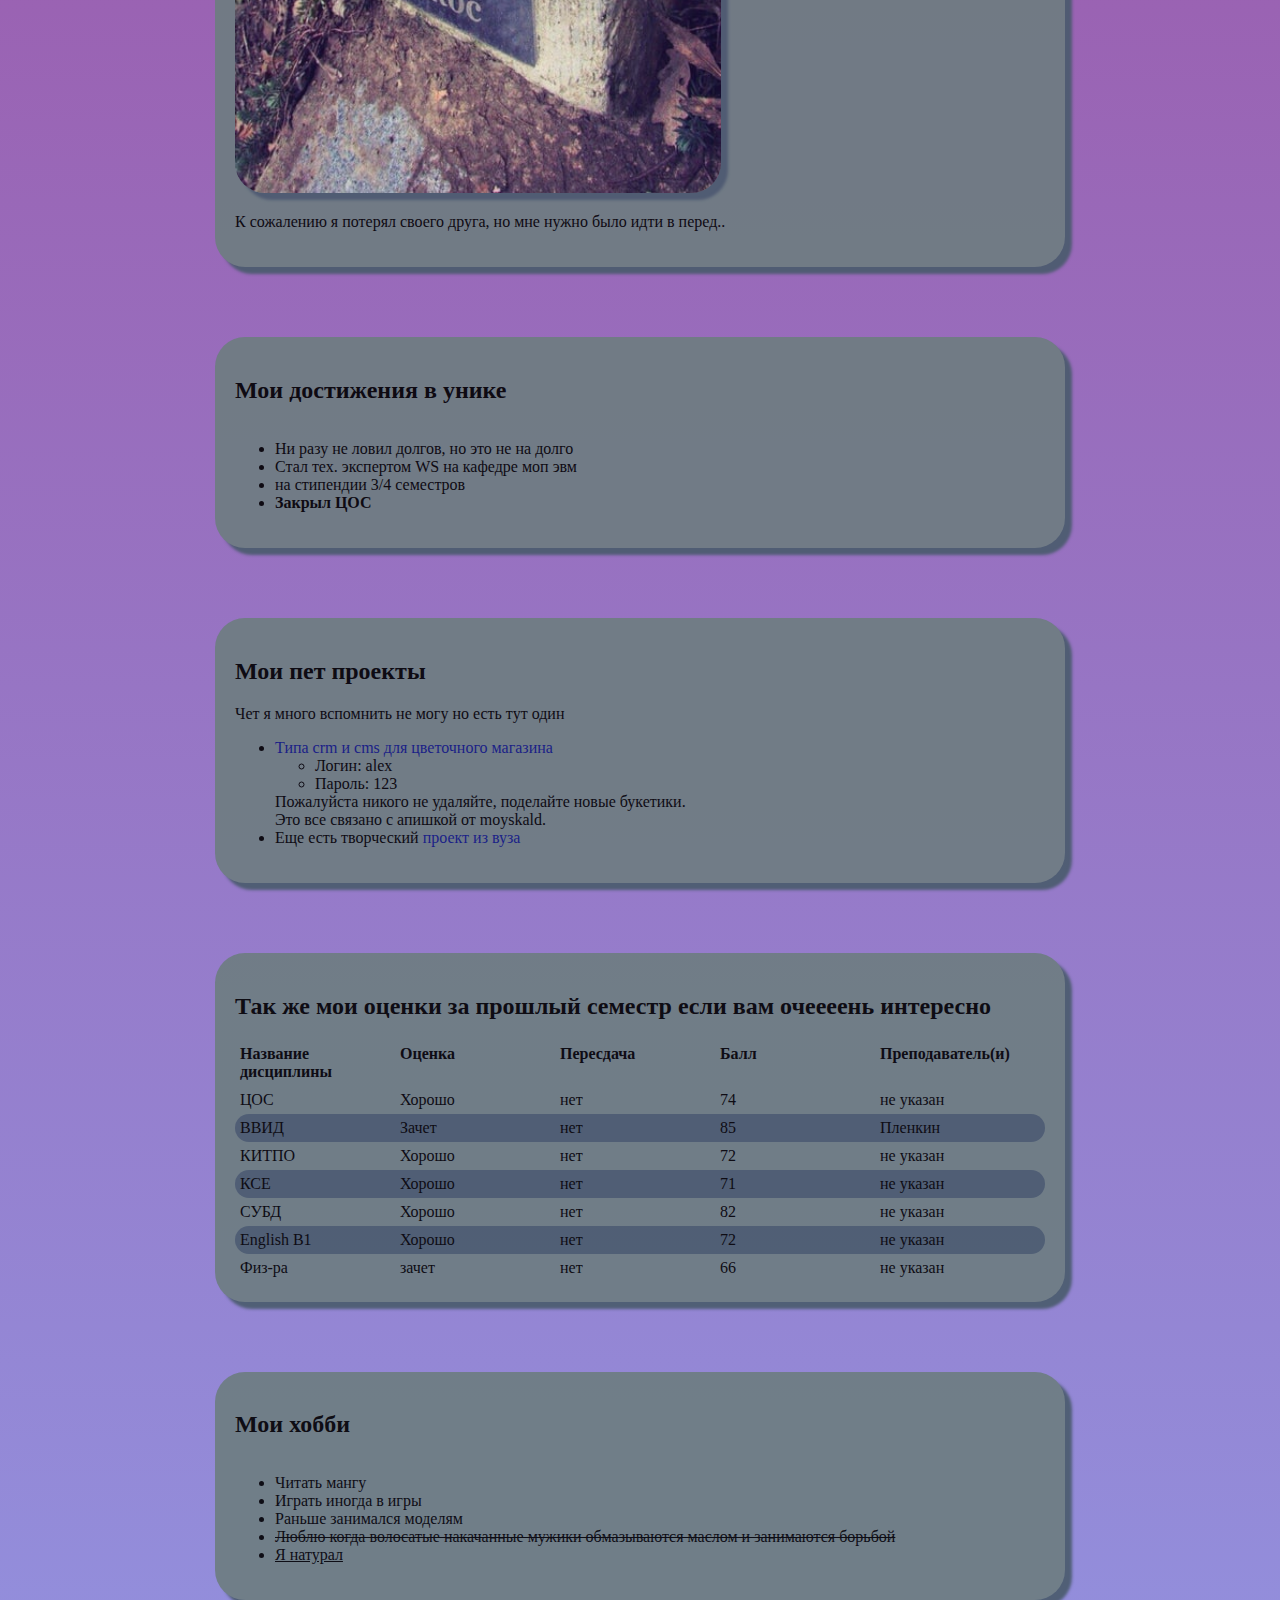
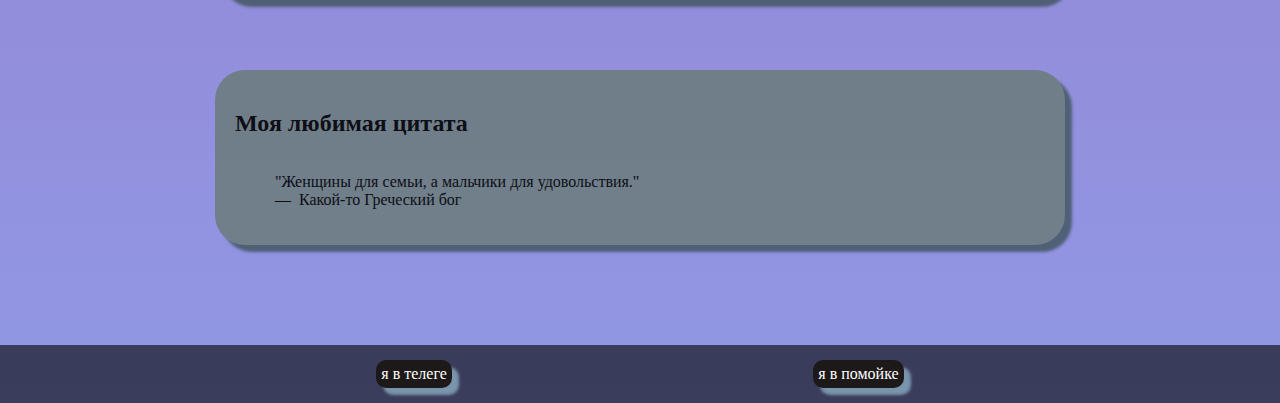
==== commit cc386d2d: "Fix code after review" ====
--- a/index.html
+++ b/index.html
@@ -14,21 +14,50 @@
 </head>
 <body>
 <header class="header">
-    <a class="button button_alternative" href="index.html">Главная</a>
-    <a class="button button_alternative" href="cats.html">Топ 5 котиков</a>
-    <a class="button button_alternative" href="serials.html">топ 5 сериалов</a>
+    <a
+        class="button button_alternative"
+        href="index.html"
+    >
+        Главная
+    </a>
+    <a
+        class="button button_alternative"
+        href="cats.html"
+    >
+        Топ 5 котиков
+    </a>
+    <a
+        class="button button_alternative"
+        href="serials.html"
+    >
+        топ 5 сериалов
+    </a>
 </header>
 <aside class="nav-bar">
     <nav>
         <h2 class="title">Навигация</h2>
         <ul>
-            <li class="nav-bar__item"><a class="button" href="#header">В начало</a></li>
-            <li class="nav-bar__item"><a class="button" href="#bio">Обо мне</a></li>
-            <li class="nav-bar__item"><a class="button" href="#university">Мои достижения</a></li>
-            <li class="nav-bar__item"><a class="button" href="#pet">Мои пет проекты</a></li>
-            <li class="nav-bar__item"><a class="button" href="#ass">Мои оценки</a></li>
-            <li class="nav-bar__item"><a class="button" href="#hobby">Мои хобби</a></li>
-            <li class="nav-bar__item"><a class="button" href="#boy">Цитата</a></li>
+            <li class="nav-bar__item">
+                <a class="button" href="#header">В начало</a>
+            </li>
+            <li class="nav-bar__item">
+                <a class="button" href="#bio">Обо мне</a>
+            </li>
+            <li class="nav-bar__item">
+                <a class="button" href="#university">Мои достижения</a>
+            </li>
+            <li class="nav-bar__item">
+                <a class="button" href="#pet">Мои пет проекты</a>
+            </li>
+            <li class="nav-bar__item">
+                <a class="button" href="#ass">Мои оценки</a>
+            </li>
+            <li class="nav-bar__item">
+                <a class="button" href="#hobby">Мои хобби</a>
+            </li>
+            <li class="nav-bar__item">
+                <a class="button" href="#boy">Цитата</a>
+            </li>
         </ul>
     </nav>
 </aside>
--- a/src/post-container/post-container.css
+++ b/src/post-container/post-container.css
@@ -1,4 +1,6 @@
 .post-container {
+    display: flex;
+    flex-direction: column;
     z-index: 0;
 
     margin-top: 70px;
@@ -11,15 +13,16 @@
 }
 
 .post-container_header {
+    text-align: center;
+
     background: #af784a;
-    text-align: center;
 }
 
 .post-container__image {
     box-shadow: 7px 7px 3px #495b6c;
 
     border-radius: 30px;
-    max-width: 70%;
+    width: 60%;
 }
 
 .post-container_error {
@@ -29,3 +32,24 @@
     font-weight: bold;
     font-size: 40px;
 }
+
+.post-container__serial {
+    display: flex;
+    flex-direction: row;
+    justify-content: space-between;
+}
+
+.post-container__link {
+    text-decoration: none;
+    color: #0d1680;
+}
+
+.post-container__link:hover {
+    color: #4c5396;
+}
+
+.post-container__description {
+    display: flex;
+    text-align: center;
+    font-weight: bolder;
+}
--- a/src/header/header.css
+++ b/src/header/header.css
@@ -0,0 +1,13 @@
+.header {
+    display: flex;
+    flex-direction: row;
+    justify-content: space-evenly;
+
+    padding: 15px;
+
+    background: rgba(103, 11, 105, 0.9);
+}
+
+.header_alternative {
+    background: rgba(204, 66, 186, 0.93);
+}--- a/src/footer/footer.css
+++ b/src/footer/footer.css
@@ -0,0 +1,14 @@
+.footer {
+    display: flex;
+    flex-direction: row;
+    justify-content: space-evenly;
+
+    padding: 15px;
+    margin-top: 100px;
+
+    background: rgba(0,0,0,60%);
+}
+
+.footer_alternative {
+    background: rgba(80, 55, 55, 0.6);
+}
--- a/src/mark-table/mark-table.css
+++ b/src/mark-table/mark-table.css
@@ -8,8 +8,9 @@
     flex-direction: row;
     justify-content: space-evenly;
 
+    padding: 5px;
+
     font-weight: bold;
-    padding: 5px;
 }
 
 .mark-table__row {
@@ -21,8 +22,8 @@
 }
 
 .mark-table__row_even {
+    border-radius: 30px;
     background: #495b6c;
-    border-radius: 30px;
 }
 
 .mark-table__field {
--- a/src/main/main.css
+++ b/src/main/main.css
@@ -2,11 +2,11 @@
     display: flex;
     flex-direction: column;
 
-    width: 800px;
     margin: 0 auto;
+    width: 850px;
 }
 
 .main_error{
+    padding: 9%;
     width: 50%;
-    padding: 10%;
 }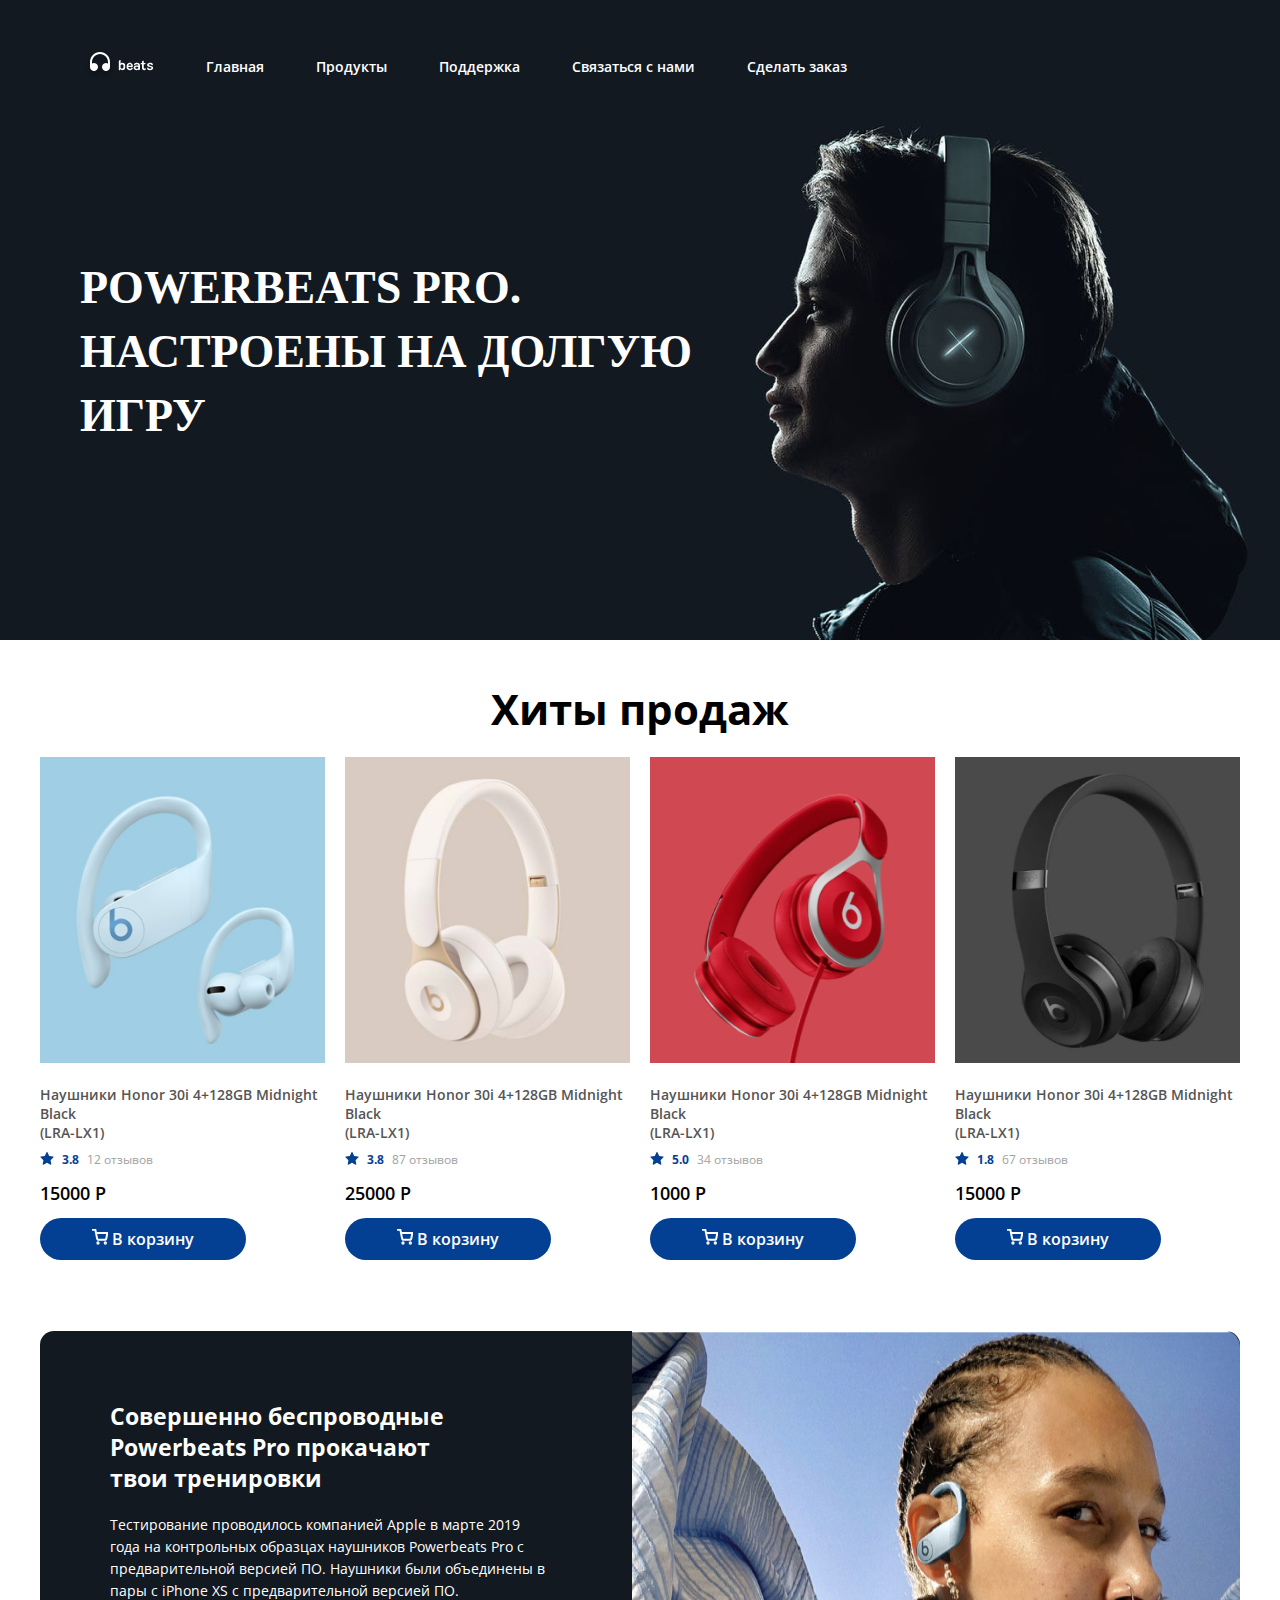
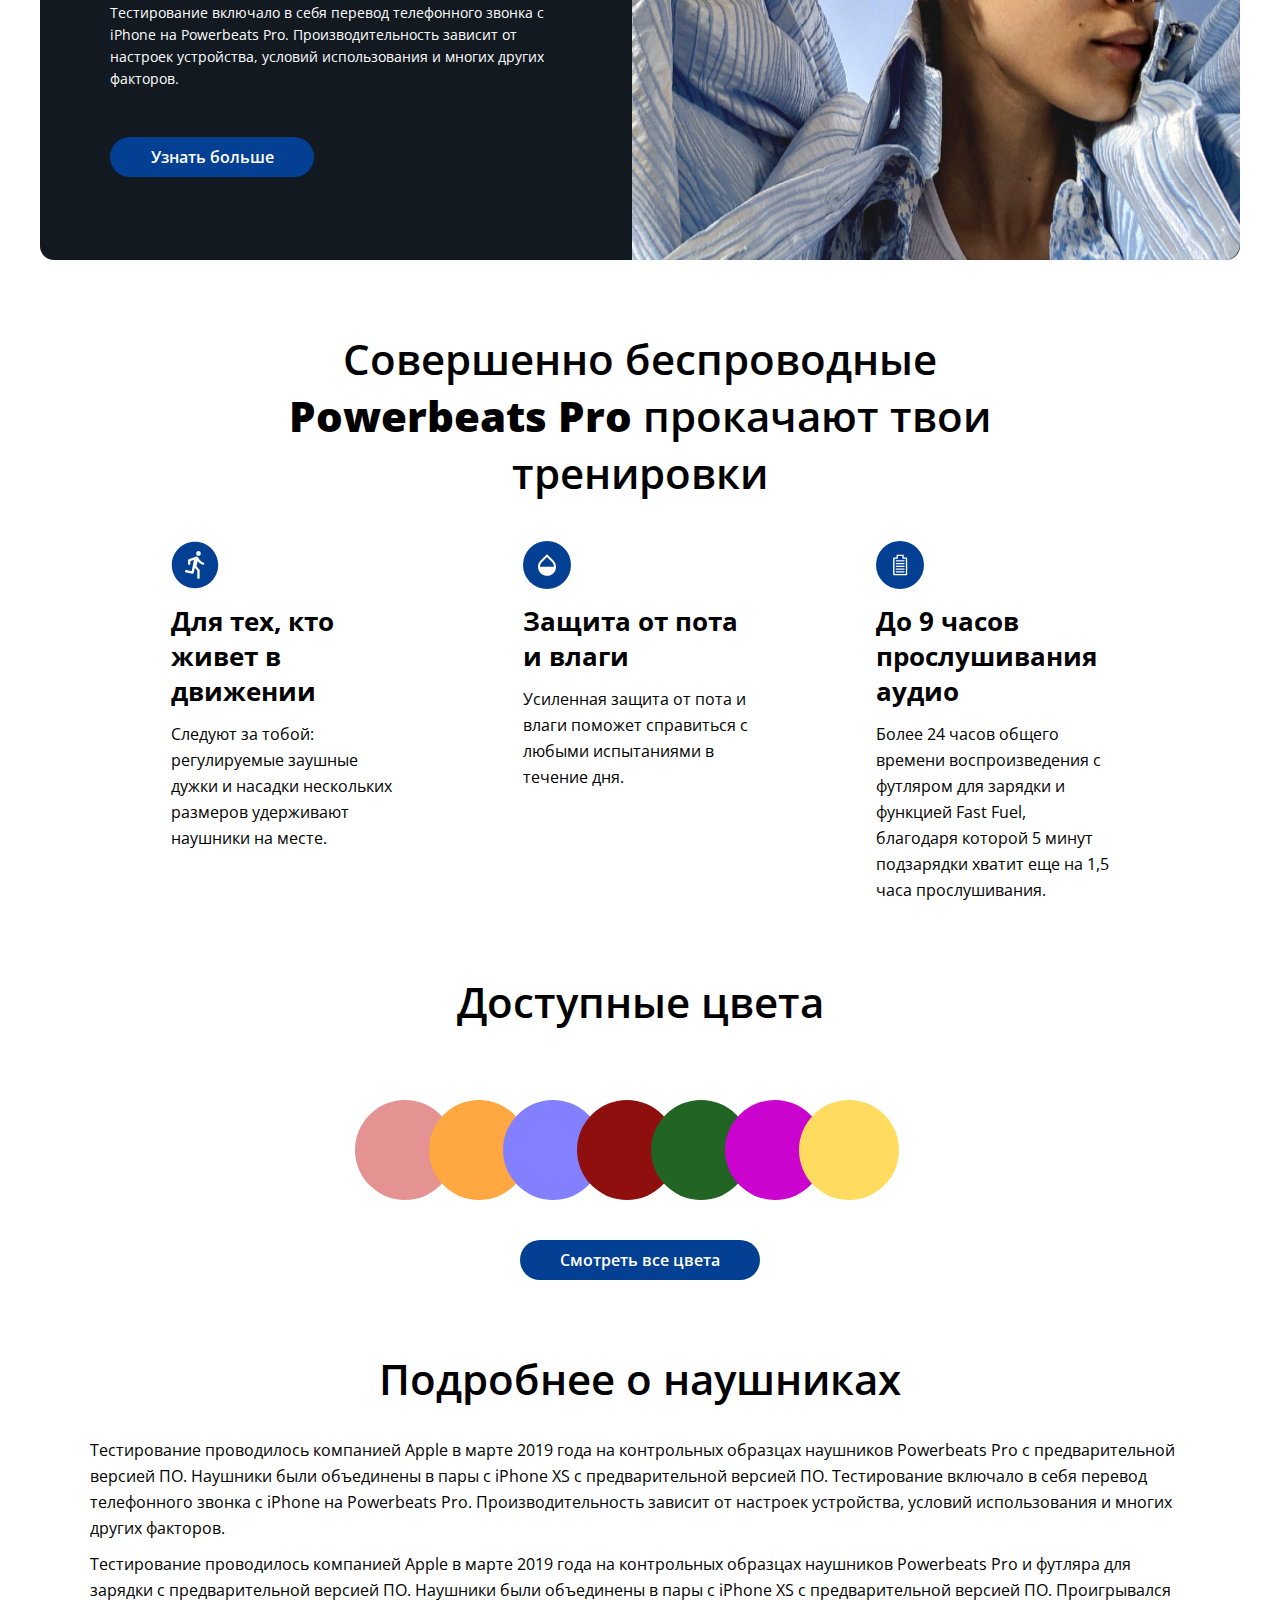
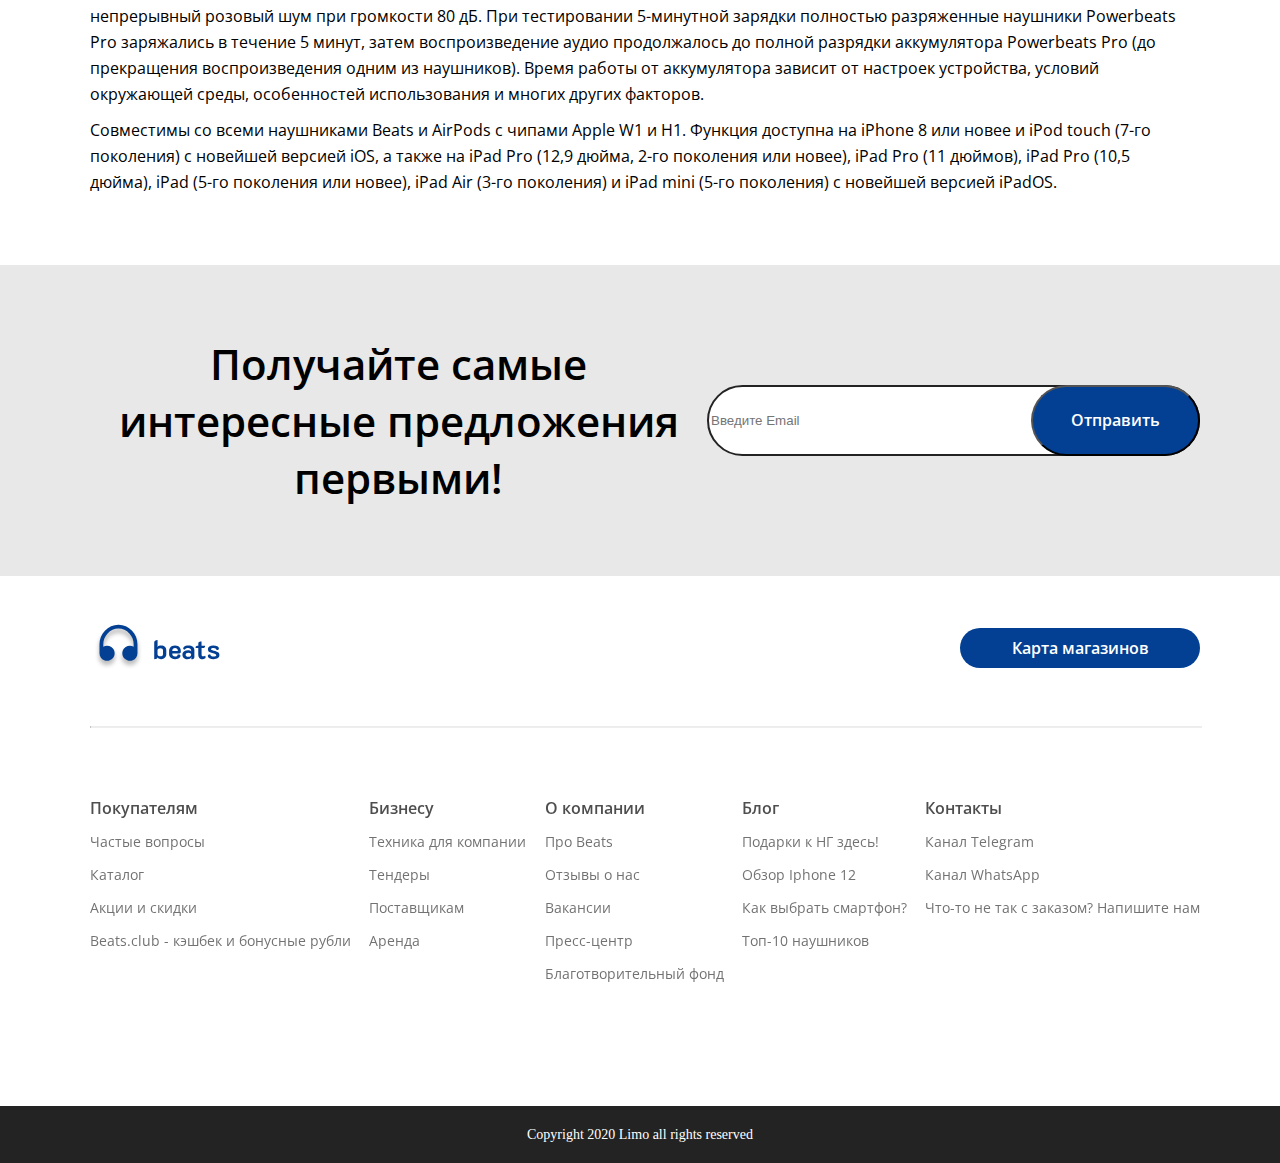
==== commit 753cdff8: "Make desktop version" ====
--- a/index.html
+++ b/index.html
@@ -2,214 +2,717 @@
 <html lang="en">
 <head>
     <meta charset="UTF-8">
-    <title>My bio</title>
-    <link rel="stylesheet" href="src/aside/aside.css">
-    <link rel="stylesheet" href="src/post-container/post-container.css">
-    <link rel="stylesheet" href="src/common/common.css">
-    <link rel="stylesheet" href="src/button/button.css">
-    <link rel="stylesheet" href="src/header/header.css">
-    <link rel="stylesheet" href="src/footer/footer.css">
-    <link rel="stylesheet" href="src/mark-table/mark-table.css">
-    <link rel="stylesheet" href="src/main/main.css">
+    <title>Beats</title>
+    <link rel="stylesheet" href="src/styles/reset/reset.css">
+    <link rel="stylesheet" href="src/styles/header/header.css">
+    <link rel="stylesheet" href="src/styles/common/common.css">
+    <link rel="preconnect" href="https://fonts.gstatic.com">
+    <link rel="stylesheet" href="src/styles/welcome-block/welcome-block.css">
+    <link href="https://fonts.googleapis.com/css2?family=Open+Sans:wght@400;600;700&display=swap" rel="stylesheet">
+    <link rel="stylesheet" href="src/styles/title/title.css">
+    <link rel="stylesheet" href="src/styles/%20sentence/sentence.css">
+    <link rel="stylesheet" href="src/styles/button/button.css">
+    <link rel="stylesheet" href="src/styles/info/info.css">
+    <link rel="stylesheet" href="src/styles/about-product/about-product.css">
+    <link rel="stylesheet" href="src/styles/device-colors/device-colors.css">
+    <link rel="stylesheet" href="src/styles/more-info/more-info.css">
+    <link rel="stylesheet" href="src/styles/footer/form-footer/form-footer.css">
+    <link rel="stylesheet" href="src/styles/footer/middle-footer/middle-footer.css">
+    <link rel="stylesheet" href="src/styles/footer/bottom-footer/bottom-footer.css">
+    <link rel="stylesheet" href="src/styles/form/form.css">
+
+    <meta name="viewport" content="width=device-width, initial-scale=1.0, maximum-scale=1.0, user-scalable=no">
 </head>
 <body>
-<header class="header">
-    <a
-        class="button button_alternative"
-        href="index.html"
+<div class="welcome-block">
+    <div class="welcome-block__title welcome-block__title_left welcome-block__title_up">
+        POWERBEATS PRO.<br>
+        НАСТРОЕНЫ НА ДОЛГУЮ ИГРУ
+    </div>
+    <img
+        class="welcome-block__img welcome-block__img_right welcome-block__img_up"
+        src="src/img/header-man.png"
+        alt="header-man"
     >
-        Главная
-    </a>
-    <a
-        class="button button_alternative"
-        href="cats.html"
-    >
-        Топ 5 котиков
-    </a>
-    <a
-        class="button button_alternative"
-        href="serials.html"
-    >
-        топ 5 сериалов
-    </a>
-</header>
-<aside class="nav-bar">
-    <nav>
-        <h2 class="title">Навигация</h2>
-        <ul>
-            <li class="nav-bar__item">
-                <a class="button" href="#header">В начало</a>
-            </li>
-            <li class="nav-bar__item">
-                <a class="button" href="#bio">Обо мне</a>
-            </li>
-            <li class="nav-bar__item">
-                <a class="button" href="#university">Мои достижения</a>
-            </li>
-            <li class="nav-bar__item">
-                <a class="button" href="#pet">Мои пет проекты</a>
-            </li>
-            <li class="nav-bar__item">
-                <a class="button" href="#ass">Мои оценки</a>
-            </li>
-            <li class="nav-bar__item">
-                <a class="button" href="#hobby">Мои хобби</a>
-            </li>
-            <li class="nav-bar__item">
-                <a class="button" href="#boy">Цитата</a>
-            </li>
-        </ul>
-    </nav>
-</aside>
-<main class="main">
-    <div id="header" class="post-container post-container_header">
-        <h1> История о моем пути войти в айти </h1>
-        <aside>Тут весело</aside>
-    </div>
-
-    <div id="bio" class="post-container">
-        <section>
-            <h2> Немного обо мне</h2>
-            <p>
-                Меня зовут Дима, Демон приколов<br>
-                Я родился в Таганроге в 2001, сейчас мне 20 лет.<br>
-                Я окончил второй курс МОП ЭВМ.<br>
-                Учился в школе, пиво пил, нухал кокос.<br>
-                Правда до добра это не довело. В 20 лет я стал таким, а друг...<br>
+    <header class="header header_left header_up">
+        <a
+            href=""
+            class="header__link"
+        >
+            <svg width="69" height="29" viewBox="0 0 69 29" fill="none" xmlns="http://www.w3.org/2000/svg">
+                <g filter="url(#filter0_d_230_81)">
+                    <path d="M15 2C12.2999 2.05257 9.73087 3.17378 7.85625 5.11775C5.98164 7.06173 4.95446 9.66979 4.99999 12.37V17C4.99999 17.7911 5.23458 18.5645 5.67411 19.2223C6.11363 19.8801 6.73835 20.3928 7.46925 20.6955C8.20016 20.9983 9.00442 21.0775 9.78035 20.9231C10.5563 20.7688 11.269 20.3878 11.8284 19.8284C12.3878 19.269 12.7688 18.5563 12.9231 17.7804C13.0775 17.0044 12.9983 16.2002 12.6955 15.4693C12.3928 14.7384 11.8801 14.1136 11.2223 13.6741C10.5645 13.2346 9.79111 13 8.99999 13C8.29503 13.003 7.60398 13.1964 6.99999 13.56V12.37C6.95436 10.2002 7.77079 8.10075 9.27036 6.53183C10.7699 4.96291 12.8303 4.05245 15 4C17.1697 4.05245 19.23 4.96291 20.7296 6.53183C22.2292 8.10075 23.0456 10.2002 23 12.37V13.56C22.396 13.1964 21.7049 13.003 21 13C20.2089 13 19.4355 13.2346 18.7777 13.6741C18.1199 14.1136 17.6072 14.7384 17.3045 15.4693C17.0017 16.2002 16.9225 17.0044 17.0768 17.7804C17.2312 18.5563 17.6121 19.269 18.1716 19.8284C18.731 20.3878 19.4437 20.7688 20.2196 20.9231C20.9955 21.0775 21.7998 20.9983 22.5307 20.6955C23.2616 20.3928 23.8863 19.8801 24.3259 19.2223C24.7654 18.5645 25 17.7911 25 17V12.37C25.0455 9.66979 24.0183 7.06173 22.1437 5.11775C20.2691 3.17378 17.7001 2.05257 15 2Z" fill="white"/>
+                </g>
+                <path d="M33.826 11.2502C33.826 10.8769 33.9707 10.5875 34.26 10.3822C34.5587 10.1769 35.002 10.0742 35.59 10.0742V13.3222C35.4593 13.4249 35.3567 13.5182 35.282 13.6022L35.338 13.6722C35.59 13.4295 35.9167 13.2382 36.318 13.0982C36.7287 12.9489 37.1067 12.8742 37.452 12.8742C38.2827 12.8742 38.9453 13.1075 39.44 13.5742C39.9347 14.0315 40.182 14.6335 40.182 15.3802V17.6062C40.182 18.0915 40.0607 18.5255 39.818 18.9082C39.5753 19.2909 39.2487 19.5895 38.838 19.8042C38.4273 20.0189 37.9887 20.1262 37.522 20.1262C37.0273 20.1262 36.5933 20.0282 36.22 19.8322C35.856 19.6269 35.5247 19.3282 35.226 18.9362L35.17 18.9922C35.2073 19.0575 35.254 19.1229 35.31 19.1882C35.366 19.2535 35.408 19.3049 35.436 19.3422C35.436 19.6035 35.31 19.7995 35.058 19.9302C34.806 20.0609 34.3953 20.1262 33.826 20.1262V11.2502ZM37.004 18.6142C37.4707 18.6142 37.8253 18.5209 38.068 18.3342C38.32 18.1382 38.446 17.8535 38.446 17.4802V15.4922C38.446 15.1375 38.32 14.8669 38.068 14.6802C37.816 14.4842 37.4613 14.3862 37.004 14.3862C36.5933 14.3862 36.248 14.4889 35.968 14.6942C35.6973 14.8995 35.562 15.1469 35.562 15.4362V17.5502C35.562 17.8582 35.6973 18.1149 35.968 18.3202C36.2387 18.5162 36.584 18.6142 37.004 18.6142ZM44.794 20.1262C44.2153 20.1262 43.688 20.0142 43.212 19.7902C42.736 19.5569 42.358 19.2442 42.078 18.8522C41.798 18.4509 41.658 18.0029 41.658 17.5082V15.6462C41.658 15.1235 41.8027 14.6522 42.092 14.2322C42.3813 13.8122 42.764 13.4809 43.24 13.2382C43.7253 12.9955 44.248 12.8742 44.808 12.8742C45.3587 12.8742 45.8627 12.9909 46.32 13.2242C46.7867 13.4482 47.1553 13.7655 47.426 14.1762C47.6967 14.5775 47.832 15.0395 47.832 15.5622V16.3462C47.832 16.5515 47.7527 16.7242 47.594 16.8642C47.4447 17.0042 47.2533 17.0742 47.02 17.0742H43.352V17.3822C43.352 17.7835 43.4733 18.1102 43.716 18.3622C43.9587 18.6142 44.3227 18.7402 44.808 18.7402C45.2747 18.7402 45.62 18.6375 45.844 18.4322C46.0773 18.2269 46.194 17.9609 46.194 17.6342C46.362 17.6155 46.4787 17.6062 46.544 17.6062C46.8893 17.6062 47.16 17.6855 47.356 17.8442C47.552 17.9935 47.65 18.2082 47.65 18.4882C47.65 18.7589 47.524 19.0202 47.272 19.2722C47.02 19.5242 46.6747 19.7295 46.236 19.8882C45.7973 20.0469 45.3167 20.1262 44.794 20.1262ZM46.25 15.8282V15.5622C46.25 15.1702 46.1147 14.8529 45.844 14.6102C45.5733 14.3675 45.2233 14.2462 44.794 14.2462C44.3647 14.2462 44.0147 14.3675 43.744 14.6102C43.4827 14.8435 43.352 15.1609 43.352 15.5622V15.8282H46.25ZM51.2984 20.1262C50.8224 20.1262 50.3838 20.0329 49.9824 19.8462C49.5904 19.6595 49.2731 19.3935 49.0304 19.0482C48.7971 18.6935 48.6804 18.2735 48.6804 17.7882C48.6804 17.3029 48.8064 16.8829 49.0584 16.5282C49.3104 16.1642 49.6511 15.8889 50.0804 15.7022C50.5191 15.5062 50.9998 15.4082 51.5224 15.4082C51.9518 15.4082 52.3344 15.4782 52.6704 15.6182C53.0158 15.7489 53.3331 15.9495 53.6224 16.2202L53.6924 16.1502C53.6084 16.0662 53.4638 15.9402 53.2584 15.7722V15.4922C53.2584 15.1095 53.1231 14.8062 52.8524 14.5822C52.5818 14.3582 52.2038 14.2462 51.7184 14.2462C50.8504 14.2462 50.2111 14.5635 49.8004 15.1982C49.5951 15.1329 49.4224 15.0302 49.2824 14.8902C49.1424 14.7409 49.0724 14.5822 49.0724 14.4142C49.0724 14.1342 49.1984 13.8775 49.4504 13.6442C49.7024 13.4109 50.0431 13.2242 50.4724 13.0842C50.9018 12.9442 51.3684 12.8742 51.8724 12.8742C52.8618 12.8742 53.6271 13.1075 54.1684 13.5742C54.7098 14.0315 54.9804 14.6569 54.9804 15.4502V18.9502C54.9804 19.3609 54.8498 19.6595 54.5884 19.8462C54.3271 20.0329 53.9164 20.1262 53.3564 20.1262V19.5522C53.5151 19.3935 53.6224 19.2769 53.6784 19.2022L53.6224 19.1322C53.3144 19.4589 52.9831 19.7062 52.6284 19.8742C52.2831 20.0422 51.8398 20.1262 51.2984 20.1262ZM51.7464 18.8522C52.2318 18.8522 52.6098 18.7589 52.8804 18.5722C53.1511 18.3855 53.2864 18.1195 53.2864 17.7742C53.2864 17.4382 53.1464 17.1722 52.8664 16.9762C52.5958 16.7802 52.2271 16.6822 51.7604 16.6822C51.3311 16.6822 50.9904 16.7802 50.7384 16.9762C50.4958 17.1629 50.3744 17.4289 50.3744 17.7742C50.3744 18.1289 50.4958 18.3995 50.7384 18.5862C50.9811 18.7635 51.3171 18.8522 51.7464 18.8522ZM59.2518 20.1262C58.4958 20.1262 57.9358 19.9069 57.5718 19.4682C57.2078 19.0295 57.0258 18.4649 57.0258 17.7742V14.3022H55.5838C55.5838 13.8635 55.6678 13.5369 55.8358 13.3222C56.0038 13.1075 56.2278 13.0002 56.5078 13.0002H57.0538V11.8382C57.0538 11.4555 57.1938 11.1849 57.4738 11.0262C57.7538 10.8582 58.1784 10.7742 58.7478 10.7742V13.0002H60.6098C60.6098 13.4669 60.5211 13.8029 60.3438 14.0082C60.1664 14.2042 59.8818 14.3022 59.4898 14.3022H58.7758V17.7042C58.7758 18.0309 58.8364 18.2642 58.9578 18.4042C59.0884 18.5442 59.3078 18.6142 59.6158 18.6142C59.9424 18.6142 60.2691 18.5255 60.5958 18.3482C60.6891 18.4322 60.7638 18.5395 60.8198 18.6702C60.8758 18.7915 60.9038 18.9175 60.9038 19.0482C60.9038 19.3282 60.7591 19.5802 60.4698 19.8042C60.1804 20.0189 59.7744 20.1262 59.2518 20.1262ZM65.0645 20.1262C64.1685 20.1262 63.4452 19.9675 62.8945 19.6502C62.3532 19.3235 62.0778 18.8895 62.0685 18.3482C62.0685 18.1149 62.1618 17.9189 62.3485 17.7602C62.5445 17.6015 62.8525 17.5175 63.2725 17.5082C63.3565 17.9189 63.5525 18.2362 63.8605 18.4602C64.1685 18.6749 64.5418 18.7822 64.9805 18.7822C65.4565 18.7822 65.8298 18.7215 66.1005 18.6002C66.3712 18.4789 66.5065 18.2969 66.5065 18.0542C66.5065 17.8302 66.3945 17.6435 66.1705 17.4942C65.9558 17.3449 65.5265 17.1955 64.8825 17.0462C64.1825 16.8782 63.6365 16.7102 63.2445 16.5422C62.8618 16.3742 62.5772 16.1595 62.3905 15.8982C62.2038 15.6369 62.1105 15.2915 62.1105 14.8622C62.1105 14.2649 62.3625 13.7842 62.8665 13.4202C63.3705 13.0562 64.0612 12.8742 64.9385 12.8742C65.7878 12.8742 66.4925 13.0282 67.0525 13.3362C67.6125 13.6349 67.8925 14.0362 67.8925 14.5402C67.8925 14.7922 67.7992 14.9789 67.6125 15.1002C67.4258 15.2215 67.1178 15.2869 66.6885 15.2962C66.5952 14.9229 66.4178 14.6429 66.1565 14.4562C65.8952 14.2695 65.5265 14.1762 65.0505 14.1762C64.6958 14.1762 64.3878 14.2369 64.1265 14.3582C63.8745 14.4795 63.7485 14.6382 63.7485 14.8342C63.7485 15.0395 63.8558 15.1982 64.0705 15.3102C64.2852 15.4222 64.6585 15.5342 65.1905 15.6462C66.2358 15.8702 66.9918 16.1689 67.4585 16.5422C67.9345 16.9155 68.1725 17.4242 68.1725 18.0682C68.1725 18.6935 67.8925 19.1929 67.3325 19.5662C66.7818 19.9395 66.0258 20.1262 65.0645 20.1262Z" fill="white"/>
+                <defs>
+                    <filter id="filter0_d_230_81" x="0.998535" y="2" width="28.0029" height="27" filterUnits="userSpaceOnUse" color-interpolation-filters="sRGB">
+                        <feFlood flood-opacity="0" result="BackgroundImageFix"/>
+                        <feColorMatrix in="SourceAlpha" type="matrix" values="0 0 0 0 0 0 0 0 0 0 0 0 0 0 0 0 0 0 127 0" result="hardAlpha"/>
+                        <feOffset dy="4"/>
+                        <feGaussianBlur stdDeviation="2"/>
+                        <feColorMatrix type="matrix" values="0 0 0 0 0 0 0 0 0 0 0 0 0 0 0 0 0 0 0.25 0"/>
+                        <feBlend mode="normal" in2="BackgroundImageFix" result="effect1_dropShadow_230_81"/>
+                        <feBlend mode="normal" in="SourceGraphic" in2="effect1_dropShadow_230_81" result="shape"/>
+                    </filter>
+                </defs>
+            </svg>
+        </a>
+        <nav>
+            <ul class="header__nav-list">
+                <li>
+                    <a
+                        href=""
+                        class="header__link"
+                    >
+                        Главная
+                    </a>
+                </li>
+                <li>
+                    <a
+                        href=""
+                        class="header__link"
+                    >
+                        Продукты
+                    </a>
+                </li>
+                <li>
+                    <a
+                        href=""
+                        class="header__link"
+                    >
+                        Поддержка
+                    </a>
+                </li>
+                <li>
+                    <a
+                        href=""
+                        class="header__link"
+                    >
+                        Связаться с нами
+                    </a>
+                </li>
+                <li>
+                    <a
+                        href=""
+                        class="header__link"
+                    >
+                        Сделать заказ
+                    </a>
+                </li>
+            </ul>
+        </nav>
+    </header>
+</div>
+<main>
+    <div class="sentence">
+        <h1 class="title title_sentence-up-down">
+            Хиты продаж
+        </h1>
+        <div class="sentence__products">
+            <div class="sentence__item">
+                <img
+                    src="src/img/earphones.png"
+                    alt="earphones"
+                    class="sentence__img"
+                >
+                <p class="sentence__name">
+                    Наушники Honor 30i 4+128GB Midnight Black<br>
+                    (LRA-LX1)
+                </p>
+                <div class="sentence__rating">
+                    <svg
+                        width="14"
+                        height="13"
+                        viewBox="0 0 14 13"
+                        fill="none"
+                        xmlns="http://www.w3.org/2000/svg"
+                    >
+                        <path d="M13.1891 4.51641L9.2219 3.93985L7.44847 0.344537C7.40003 0.2461 7.32034 0.166412 7.2219 0.117975C6.97503 -0.00390047 6.67503 0.097662 6.55159 0.344537L4.77815 3.93985L0.810967 4.51641C0.701592 4.53204 0.601592 4.5836 0.525029 4.66172C0.432469 4.75686 0.381465 4.88485 0.383223 5.01757C0.384981 5.15029 0.439357 5.27689 0.534404 5.36954L3.40472 8.16797L2.72659 12.1195C2.71069 12.2115 2.72086 12.306 2.75595 12.3924C2.79105 12.4789 2.84966 12.5537 2.92514 12.6086C3.00062 12.6634 3.08995 12.696 3.183 12.7026C3.27605 12.7092 3.3691 12.6897 3.45159 12.6461L7.00003 10.7805L10.5485 12.6461C10.6453 12.6977 10.7578 12.7148 10.8657 12.6961C11.1375 12.6492 11.3203 12.3914 11.2735 12.1195L10.5953 8.16797L13.4657 5.36954C13.5438 5.29297 13.5953 5.19297 13.611 5.0836C13.6532 4.81016 13.4625 4.55704 13.1891 4.51641Z" fill="#034093"/>
+                    </svg>
+                    <p class="sentence__rate">3.8</p>
+                    <p class="sentence__comment">12 отзывов</p>
+                </div>
+                <p class="sentence__price">15000 Р</p>
+                <a
+                    href=""
+                    class="button button_default"
+                >
+                    <svg
+                        width="16"
+                        height="16"
+                        viewBox="0 0 16 16"
+                        fill="none"
+                        xmlns="http://www.w3.org/2000/svg"
+                    >
+                        <path d="M6.00004 14.6654C6.36823 14.6654 6.66671 14.3669 6.66671 13.9987C6.66671 13.6305 6.36823 13.332 6.00004 13.332C5.63185 13.332 5.33337 13.6305 5.33337 13.9987C5.33337 14.3669 5.63185 14.6654 6.00004 14.6654Z" stroke="white" stroke-width="2" stroke-linecap="round" stroke-linejoin="round"/>
+                        <path d="M13.3334 14.6654C13.7015 14.6654 14 14.3669 14 13.9987C14 13.6305 13.7015 13.332 13.3334 13.332C12.9652 13.332 12.6667 13.6305 12.6667 13.9987C12.6667 14.3669 12.9652 14.6654 13.3334 14.6654Z" stroke="white" stroke-width="2" stroke-linecap="round" stroke-linejoin="round"/>
+                        <path d="M0.666687 0.666016H3.33335L5.12002 9.59268C5.18098 9.89961 5.34796 10.1753 5.59172 10.3715C5.83547 10.5678 6.14048 10.672 6.45335 10.666H12.9334C13.2462 10.672 13.5512 10.5678 13.795 10.3715C14.0387 10.1753 14.2057 9.89961 14.2667 9.59268L15.3334 3.99935H4.00002" stroke="white" stroke-width="2" stroke-linecap="round" stroke-linejoin="round"/>
+                    </svg>
+                    В корзину
+                </a>
+            </div>
+            <div class="sentence__item">
+                <img
+                    src="src/img/earphones1.png"
+                    alt="earphones"
+                    class="sentence__img"
+                >
+                <p class="sentence__name">
+                    Наушники Honor 30i 4+128GB Midnight Black<br>
+                    (LRA-LX1)
+                </p>
+                <div class="sentence__rating">
+                    <svg width="14"
+                         height="13"
+                         viewBox="0 0 14 13"
+                         fill="none"
+                         xmlns="http://www.w3.org/2000/svg"
+                    >
+                        <path d="M13.1891 4.51641L9.2219 3.93985L7.44847 0.344537C7.40003 0.2461 7.32034 0.166412 7.2219 0.117975C6.97503 -0.00390047 6.67503 0.097662 6.55159 0.344537L4.77815 3.93985L0.810967 4.51641C0.701592 4.53204 0.601592 4.5836 0.525029 4.66172C0.432469 4.75686 0.381465 4.88485 0.383223 5.01757C0.384981 5.15029 0.439357 5.27689 0.534404 5.36954L3.40472 8.16797L2.72659 12.1195C2.71069 12.2115 2.72086 12.306 2.75595 12.3924C2.79105 12.4789 2.84966 12.5537 2.92514 12.6086C3.00062 12.6634 3.08995 12.696 3.183 12.7026C3.27605 12.7092 3.3691 12.6897 3.45159 12.6461L7.00003 10.7805L10.5485 12.6461C10.6453 12.6977 10.7578 12.7148 10.8657 12.6961C11.1375 12.6492 11.3203 12.3914 11.2735 12.1195L10.5953 8.16797L13.4657 5.36954C13.5438 5.29297 13.5953 5.19297 13.611 5.0836C13.6532 4.81016 13.4625 4.55704 13.1891 4.51641Z" fill="#034093"/>
+                    </svg>
+                    <p class="sentence__rate">3.8</p>
+                    <p class="sentence__comment">87 отзывов</p>
+                </div>
+                <p class="sentence__price">25000 Р</p>
+                <a
+                    href=""
+                    class="button button_default"
+                >
+                    <svg
+                        width="16"
+                        height="16"
+                        viewBox="0 0 16 16"
+                        fill="none"
+                        xmlns="http://www.w3.org/2000/svg"
+                    >
+                        <path d="M6.00004 14.6654C6.36823 14.6654 6.66671 14.3669 6.66671 13.9987C6.66671 13.6305 6.36823 13.332 6.00004 13.332C5.63185 13.332 5.33337 13.6305 5.33337 13.9987C5.33337 14.3669 5.63185 14.6654 6.00004 14.6654Z" stroke="white" stroke-width="2" stroke-linecap="round" stroke-linejoin="round"/>
+                        <path d="M13.3334 14.6654C13.7015 14.6654 14 14.3669 14 13.9987C14 13.6305 13.7015 13.332 13.3334 13.332C12.9652 13.332 12.6667 13.6305 12.6667 13.9987C12.6667 14.3669 12.9652 14.6654 13.3334 14.6654Z" stroke="white" stroke-width="2" stroke-linecap="round" stroke-linejoin="round"/>
+                        <path d="M0.666687 0.666016H3.33335L5.12002 9.59268C5.18098 9.89961 5.34796 10.1753 5.59172 10.3715C5.83547 10.5678 6.14048 10.672 6.45335 10.666H12.9334C13.2462 10.672 13.5512 10.5678 13.795 10.3715C14.0387 10.1753 14.2057 9.89961 14.2667 9.59268L15.3334 3.99935H4.00002" stroke="white" stroke-width="2" stroke-linecap="round" stroke-linejoin="round"/>
+                    </svg>
+                    В корзину
+                </a>
+            </div>
+            <div class="sentence__item">
+                <img
+                    src="src/img/earphones2.png"
+                    alt="earphones"
+                    class="sentence__img"
+                >
+                <p class="sentence__name">
+                    Наушники Honor 30i 4+128GB Midnight Black<br>
+                    (LRA-LX1)
+                </p>
+                <div class="sentence__rating">
+                    <svg
+                        width="14"
+                        height="13"
+                        viewBox="0 0 14 13"
+                        fill="none"
+                        xmlns="http://www.w3.org/2000/svg"
+                    >
+                        <path d="M13.1891 4.51641L9.2219 3.93985L7.44847 0.344537C7.40003 0.2461 7.32034 0.166412 7.2219 0.117975C6.97503 -0.00390047 6.67503 0.097662 6.55159 0.344537L4.77815 3.93985L0.810967 4.51641C0.701592 4.53204 0.601592 4.5836 0.525029 4.66172C0.432469 4.75686 0.381465 4.88485 0.383223 5.01757C0.384981 5.15029 0.439357 5.27689 0.534404 5.36954L3.40472 8.16797L2.72659 12.1195C2.71069 12.2115 2.72086 12.306 2.75595 12.3924C2.79105 12.4789 2.84966 12.5537 2.92514 12.6086C3.00062 12.6634 3.08995 12.696 3.183 12.7026C3.27605 12.7092 3.3691 12.6897 3.45159 12.6461L7.00003 10.7805L10.5485 12.6461C10.6453 12.6977 10.7578 12.7148 10.8657 12.6961C11.1375 12.6492 11.3203 12.3914 11.2735 12.1195L10.5953 8.16797L13.4657 5.36954C13.5438 5.29297 13.5953 5.19297 13.611 5.0836C13.6532 4.81016 13.4625 4.55704 13.1891 4.51641Z" fill="#034093"/>
+                    </svg>
+                    <p class="sentence__rate">5.0</p>
+                    <p class="sentence__comment">34 отзывов</p>
+                </div>
+                <p class="sentence__price">1000 Р</p>
+                <a
+                    href=""
+                    class="button button_default"
+                >
+                    <svg
+                        width="16"
+                        height="16"
+                        viewBox="0 0 16 16"
+                        fill="none"
+                        xmlns="http://www.w3.org/2000/svg"
+                    >
+                        <path d="M6.00004 14.6654C6.36823 14.6654 6.66671 14.3669 6.66671 13.9987C6.66671 13.6305 6.36823 13.332 6.00004 13.332C5.63185 13.332 5.33337 13.6305 5.33337 13.9987C5.33337 14.3669 5.63185 14.6654 6.00004 14.6654Z" stroke="white" stroke-width="2" stroke-linecap="round" stroke-linejoin="round"/>
+                        <path d="M13.3334 14.6654C13.7015 14.6654 14 14.3669 14 13.9987C14 13.6305 13.7015 13.332 13.3334 13.332C12.9652 13.332 12.6667 13.6305 12.6667 13.9987C12.6667 14.3669 12.9652 14.6654 13.3334 14.6654Z" stroke="white" stroke-width="2" stroke-linecap="round" stroke-linejoin="round"/>
+                        <path d="M0.666687 0.666016H3.33335L5.12002 9.59268C5.18098 9.89961 5.34796 10.1753 5.59172 10.3715C5.83547 10.5678 6.14048 10.672 6.45335 10.666H12.9334C13.2462 10.672 13.5512 10.5678 13.795 10.3715C14.0387 10.1753 14.2057 9.89961 14.2667 9.59268L15.3334 3.99935H4.00002" stroke="white" stroke-width="2" stroke-linecap="round" stroke-linejoin="round"/>
+                    </svg>
+                    В корзину
+                </a>
+            </div>
+            <div class="sentence__item">
+                <img
+                    src="src/img/earphones3.png"
+                    alt="earphones"
+                    class="sentence__img"
+                >
+                <p class="sentence__name">
+                    Наушники Honor 30i 4+128GB Midnight Black<br>
+                    (LRA-LX1)
+                </p>
+                <div class="sentence__rating">
+                    <svg
+                        width="14"
+                        height="13"
+                        viewBox="0 0 14 13"
+                        fill="none"
+                        xmlns="http://www.w3.org/2000/svg"
+                    >
+                        <path d="M13.1891 4.51641L9.2219 3.93985L7.44847 0.344537C7.40003 0.2461 7.32034 0.166412 7.2219 0.117975C6.97503 -0.00390047 6.67503 0.097662 6.55159 0.344537L4.77815 3.93985L0.810967 4.51641C0.701592 4.53204 0.601592 4.5836 0.525029 4.66172C0.432469 4.75686 0.381465 4.88485 0.383223 5.01757C0.384981 5.15029 0.439357 5.27689 0.534404 5.36954L3.40472 8.16797L2.72659 12.1195C2.71069 12.2115 2.72086 12.306 2.75595 12.3924C2.79105 12.4789 2.84966 12.5537 2.92514 12.6086C3.00062 12.6634 3.08995 12.696 3.183 12.7026C3.27605 12.7092 3.3691 12.6897 3.45159 12.6461L7.00003 10.7805L10.5485 12.6461C10.6453 12.6977 10.7578 12.7148 10.8657 12.6961C11.1375 12.6492 11.3203 12.3914 11.2735 12.1195L10.5953 8.16797L13.4657 5.36954C13.5438 5.29297 13.5953 5.19297 13.611 5.0836C13.6532 4.81016 13.4625 4.55704 13.1891 4.51641Z" fill="#034093"/>
+                    </svg>
+                    <p class="sentence__rate">1.8</p>
+                    <p class="sentence__comment">67 отзывов</p>
+                </div>
+                <p class="sentence__price">15000 Р</p>
+                <a
+                    href=""
+                    class="button button_default"
+                >
+                    <svg
+                        width="16"
+                        height="16"
+                        viewBox="0 0 16 16"
+                        fill="none"
+                        xmlns="http://www.w3.org/2000/svg"
+                    >
+                        <path d="M6.00004 14.6654C6.36823 14.6654 6.66671 14.3669 6.66671 13.9987C6.66671 13.6305 6.36823 13.332 6.00004 13.332C5.63185 13.332 5.33337 13.6305 5.33337 13.9987C5.33337 14.3669 5.63185 14.6654 6.00004 14.6654Z" stroke="white" stroke-width="2" stroke-linecap="round" stroke-linejoin="round"/>
+                        <path d="M13.3334 14.6654C13.7015 14.6654 14 14.3669 14 13.9987C14 13.6305 13.7015 13.332 13.3334 13.332C12.9652 13.332 12.6667 13.6305 12.6667 13.9987C12.6667 14.3669 12.9652 14.6654 13.3334 14.6654Z" stroke="white" stroke-width="2" stroke-linecap="round" stroke-linejoin="round"/>
+                        <path d="M0.666687 0.666016H3.33335L5.12002 9.59268C5.18098 9.89961 5.34796 10.1753 5.59172 10.3715C5.83547 10.5678 6.14048 10.672 6.45335 10.666H12.9334C13.2462 10.672 13.5512 10.5678 13.795 10.3715C14.0387 10.1753 14.2057 9.89961 14.2667 9.59268L15.3334 3.99935H4.00002" stroke="white" stroke-width="2" stroke-linecap="round" stroke-linejoin="round"/>
+                    </svg>
+                    В корзину
+                </a>
+            </div>
+        </div>
+    </div>
+
+    <div class="info info_sides">
+        <div class="info__text">
+            <h2 class="info__title">
+                Совершенно беспроводные Powerbeats Pro прокачают твои тренировки
+            </h2>
+
+            <p class="info__description info__description_up">
+                Тестирование проводилось компанией Apple в марте 2019 года на контрольных
+                образцах наушников Powerbeats Pro с предварительной версией ПО. Наушники были
+                объединены в пары с iPhone XS с предварительной версией ПО.
+                Тестирование включало в себя перевод телефонного звонка с iPhone на Powerbeats Pro.
+                Производительность зависит от настроек устройства, условий использования и многих других факторов.
             </p>
-            <img
-                src="img/gayniy.jpeg"
-                alt=""
-                class="post-container__image"
+
+            <a
+                href=""
+                class="button button_more"
             >
-            <img
-                src="img/kokos.jpg"
-                alt=""
-                class="post-container__image"
+                Узнать больше
+            </a>
+        </div>
+        <img
+            src="src/img/info-girl.png"
+            alt="info-girl"
+            class="info__img"
+        >
+    </div>
+
+    <div class="about-product">
+
+        <h2 class="title title_about-product-up-down">
+            Совершенно беспроводные<br>
+            <strong>Powerbeats Pro</strong> прокачают твои тренировки
+        </h2>
+
+        <div class="about-product">
+            <div class="about-product__benefits">
+
+                <div class="about-product__benefit">
+                    <div class="about-product__circle-icon about-product__circle-icon_alternative">
+                        <svg width="50" height="50" viewBox="0 0 50 50" fill="none" xmlns="http://www.w3.org/2000/svg">
+                            <path d="M25 0.833984C11.66 0.833984 0.833313 11.6607 0.833313 25.0007C0.833313 38.3407 11.66 49.1673 25 49.1673C38.34 49.1673 49.1666 38.3407 49.1666 25.0007C49.1666 11.6607 38.34 0.833984 25 0.833984ZM28.625 10.5007C29.9541 10.5007 31.0416 11.5882 31.0416 12.9173C31.0416 14.2465 29.9541 15.334 28.625 15.334C27.2958 15.334 26.2083 14.2465 26.2083 12.9173C26.2083 11.5882 27.2958 10.5007 28.625 10.5007ZM33.2408 24.7832C31.525 24.2998 29.3016 22.9948 27.6341 20.7715L26.6433 26.4507L29.5191 29.5923C29.7125 29.7857 29.8333 30.0757 29.8333 30.3657V38.2923C29.8333 38.969 29.3016 39.5007 28.625 39.5007C27.9483 39.5007 27.4166 38.969 27.4166 38.2923V30.849L24.7341 27.9248L23.695 33.1207C23.5741 33.7732 22.9216 34.2082 22.2691 34.0632L15.5508 32.6857C15.3953 32.6539 15.2475 32.5919 15.116 32.5031C14.9845 32.4143 14.8717 32.3004 14.7842 32.168C14.6967 32.0356 14.6361 31.8872 14.6059 31.7314C14.5757 31.5756 14.5765 31.4153 14.6083 31.2598C14.7533 30.6073 15.3816 30.1965 16.0341 30.3173L21.5683 31.4532L23.8883 19.6357L20.1666 21.0132V23.7923C20.1666 24.469 19.635 25.0007 18.9583 25.0007C18.2816 25.0007 17.75 24.469 17.75 23.7923V20.1673C17.75 19.6598 18.0641 19.2007 18.5475 19.0315L25.6766 16.3973C26.2431 16.1882 26.8673 16.1988 27.4264 16.4269C27.9855 16.655 28.439 17.0841 28.6975 17.6298C30.2683 20.8923 32.4433 22.1007 33.7725 22.4632C34.3041 22.584 34.6666 23.019 34.6666 23.5507V23.6473C34.6666 24.3965 33.9658 24.9765 33.2408 24.7832Z" fill="#034093"/>
+                        </svg>
+                    </div>
+                    <h3 class="about-product__title">
+                        Для тех, кто живет в движении
+                    </h3>
+                    <p class="about-product__text">
+                        Следуют за тобой: регулируемые заушные дужки
+                        и насадки нескольких размеров удерживают наушники на месте.
+                    </p>
+                </div>
+
+                <div class="about-product__benefit">
+                    <div class="about-product__circle-icon">
+                        <svg width="20" height="22" viewBox="0 0 20 22" fill="none" xmlns="http://www.w3.org/2000/svg">
+                            <path fill-rule="evenodd" clip-rule="evenodd" d="M13.945 20.9567C12.0306 21.8925 9.84628 22.1187 7.78077 21.595C5.71526 21.0713 3.90255 19.8317 2.66526 18.0969C1.42797 16.362 0.846358 14.2444 1.02393 12.121C1.20151 9.99754 2.12675 8.00597 3.635 6.50072L10 0.136719L16.364 6.50072C17.225 7.35939 17.9023 8.38415 18.355 9.51272C19.0111 11.1492 19.1722 12.9424 18.8182 14.6696C18.4643 16.3969 17.6109 17.9822 16.364 19.2287C15.6592 19.935 14.8417 20.519 13.945 20.9567ZM5.05 7.91472L10 2.96472L14.95 7.91472C16.2238 9.18535 16.9576 10.899 16.998 12.6977H3.002C3.04231 10.8989 3.77607 9.18529 5.05 7.91472Z" fill="white"/>
+                        </svg>
+                    </div>
+                    <h3 class="about-product__title">
+                        Защита от пота и влаги
+                    </h3>
+                    <p class="about-product__text">
+                        Усиленная защита от пота и влаги поможет справиться с любыми испытаниями в течение дня.
+                    </p>
+                </div>
+
+                <div class="about-product__benefit">
+                    <div class="about-product__circle-icon">
+                        <svg width="22" height="22" viewBox="0 0 22 22" fill="none" xmlns="http://www.w3.org/2000/svg">
+                            <g clip-path="url(#clip0_229_24)">
+                                <path d="M6.875 18.5625L6.875 17.1875L15.4687 17.1875L15.4688 18.5625L6.875 18.5625Z" fill="white"/>
+                                <path d="M6.875 15.8125L6.875 14.4375L15.4687 14.4375L15.4688 15.8125L6.875 15.8125Z" fill="white"/>
+                                <path d="M6.875 13.0625L6.875 11.6875L15.4687 11.6875L15.4688 13.0625L6.875 13.0625Z" fill="white"/>
+                                <path d="M6.875 10.3125L6.875 8.9375L15.4687 8.9375L15.4688 10.3125L6.875 10.3125Z" fill="white"/>
+                                <path d="M6.875 7.5625L6.875 6.1875L15.4687 6.1875L15.4688 7.5625L6.875 7.5625Z" fill="white"/>
+                                <path d="M7.5625 3.4369L5.13863 3.4369C4.86757 3.43957 4.60863 3.54963 4.4186 3.74296C4.22858 3.93628 4.12299 4.19708 4.125 4.46815L4.125 20.2813C4.12299 20.5523 4.22858 20.8131 4.4186 21.0064C4.60863 21.1998 4.86757 21.3098 5.13863 21.3125L17.2051 21.3125C17.4762 21.3098 17.7351 21.1998 17.9251 21.0064C18.1152 20.8131 18.2208 20.5523 18.2187 20.2812L18.2187 4.46815C18.2208 4.19708 18.1152 3.93628 17.9251 3.74296C17.7351 3.54963 17.4762 3.43957 17.2051 3.4369L14.7812 3.4369L14.7812 0.686899L7.5625 0.686899L7.5625 3.4369ZM13.4062 2.0619L13.4062 4.8119L16.8437 4.8119L16.8437 19.9375L5.5 19.9375L5.5 4.8119L8.9375 4.8119L8.9375 2.0619L13.4062 2.0619Z" fill="white"/>
+                            </g>
+                            <defs>
+                                <clipPath id="clip0_229_24">
+                                    <rect width="22" height="22" fill="white" transform="translate(0 22) rotate(-90)"/>
+                                </clipPath>
+                            </defs>
+                        </svg>
+                    </div>
+                    <h3 class="about-product__title">
+                        До 9 часов прослушивания аудио
+                    </h3>
+                    <p class="about-product__text">
+                        Более 24 часов общего времени воспроизведения с футляром для зарядки и функцией
+                        Fast Fuel, благодаря которой 5 минут подзарядки хватит еще на 1,5 часа прослушивания.
+                    </p>
+                </div>
+
+            </div>
+        </div>
+    </div>
+
+    <div class="device-colors">
+        <h2 class="title title_device-color">
+            Доступные цвета
+        </h2>
+
+        <div class="device-colors__available">
+            <div class="device-colors__circle device-colors__circle_pink"></div>
+            <div class="device-colors__circle device-colors__circle_orange"></div>
+            <div class="device-colors__circle device-colors__circle_blue"></div>
+            <div class="device-colors__circle device-colors__circle_red"></div>
+            <div class="device-colors__circle device-colors__circle_green"></div>
+            <div class="device-colors__circle device-colors__circle_purple"></div>
+            <div class="device-colors__circle device-colors__circle_yellow"></div>
+        </div>
+
+        <div class="device-colors__button">
+            <a
+                href=""
+                class="button button_colors"
             >
-            <p>
-                К сожалению я потерял своего друга, но мне нужно было идти в перед..<br>
-            </p>
-        </section>
-    </div>
-    <div class="post-container">
-        <h2 id="university"> Мои достижения в унике </h2>
-        <ul>
-            <li>Ни разу не ловил долгов, но это не на долго</li>
-            <li>Стал тех. экспертом WS на кафедре моп эвм</li>
-            <li>на стипендии 3/4 семестров</li>
-            <li><b>Закрыл ЦОС</b></li>
-        </ul>
-    </div>
-    <div class="post-container">
-        <h2 id="pet"> Мои пет проекты</h2>
-        <span>Чет я много вспомнить не могу но есть тут один</span>
-        <ul>
-            <li>
-                <a
-                    class="post-container__link"
-                    href="https://flowershoptagan.herokuapp.com">
-                    Типа crm и cms для цветочного магазина
-                </a>
+                Смотреть все цвета
+            </a>
+        </div>
+    </div>
+
+    <div class="more-info">
+        <h2 class="title title_more-info">
+            Подробнее о наушниках
+        </h2>
+        <p class="more-info more-info_text more-info_sides">
+            Тестирование проводилось компанией Apple в марте 2019 года на контрольных образцах
+            наушников Powerbeats Pro с предварительной версией ПО. Наушники были объединены
+            в пары с iPhone XS с предварительной версией ПО. Тестирование включало в себя
+            перевод телефонного звонка с iPhone на Powerbeats Pro.
+            Производительность зависит от настроек устройства, условий использования и многих других факторов.
+        </p>
+        <br>
+        <p class="more-info more-info_text more-info_sides">
+            Тестирование проводилось компанией Apple в марте 2019 года на контрольных образцах
+            наушников Powerbeats Pro и футляра для зарядки с предварительной версией ПО.
+            Наушники были объединены в пары с iPhone XS с предварительной версией ПО.
+            Проигрывался непрерывный розовый шум при громкости 80 дБ. При тестировании
+            5-минутной зарядки полностью разряженные наушники Powerbeats Pro заряжались в
+            течение 5 минут, затем воспроизведение аудио продолжалось до полной разрядки
+            аккумулятора Powerbeats Pro (до прекращения воспроизведения одним из наушников).
+            Время работы от аккумулятора зависит от настроек устройства, условий окружающей среды,
+            особенностей использования и многих других факторов.
+        </p>
+        <br>
+        <p class="more-info more-info_text more-info_sides">
+            Совместимы со всеми наушниками Beats и AirPods с чипами Apple W1 и H1. Функция доступна на iPhone 8 или новее и iPod touch (7-го поколения) с новейшей версией iOS, а также на iPad Pro (12,9 дюйма, 2-го поколения или новее), iPad Pro (11 дюймов), iPad Pro (10,5 дюйма), iPad (5-го поколения или новее), iPad Air (3-го поколения) и iPad mini (5-го поколения) с новейшей версией iPadOS.
+        </p>
+    </div>
+</main>
+<footer>
+
+    <div class="form-footer form-footer_up">
+        <h2 class="title title_default">
+            Получайте самые интересные предложения первыми!
+        </h2>
+        <form class="form">
+                    <input
+                        type="email"
+                        placeholder="Введите Email"
+                        class="form__input"
+                    >
+
+                    <button
+                        class="button button_email"
+                    >
+                        Отправить
+                    </button>
+        </form>
+    </div>
+
+    <div class="middle-footer middle-footer_sides">
+
+        <div class="middle-footer__header">
+            <svg width="131" height="55" viewBox="0 0 131 55" fill="none" xmlns="http://www.w3.org/2000/svg">
+                    <g filter="url(#filter0_d_230_85)">
+                        <path d="M28.4783 3.79297C23.352 3.89267 18.4746 6.0191 14.9155 9.70594C11.3565 13.3928 9.40631 18.3391 9.49275 23.4602V32.2412C9.49275 33.7416 9.93813 35.2084 10.7726 36.456C11.607 37.7035 12.7931 38.6759 14.1808 39.25C15.5684 39.8242 17.0954 39.9744 18.5685 39.6816C20.0417 39.389 21.3948 38.6664 22.4568 37.6055C23.5189 36.5445 24.2422 35.1928 24.5352 33.7213C24.8283 32.2496 24.6779 30.7244 24.1031 29.3382C23.5284 27.952 22.555 26.767 21.3061 25.9335C20.0572 25.1 18.5889 24.655 17.0869 24.655C15.7485 24.6607 14.4366 25.0275 13.2898 25.7171V23.4602C13.2032 19.3451 14.7533 15.3634 17.6003 12.3878C20.4472 9.41228 24.359 7.68555 28.4783 7.58607C32.5976 7.68555 36.5091 9.41228 39.3562 12.3878C42.2033 15.3634 43.7533 19.3451 43.6667 23.4602V25.7171C42.52 25.0275 41.2079 24.6607 39.8696 24.655C38.3676 24.655 36.8993 25.1 35.6504 25.9335C34.4016 26.767 33.4282 27.952 32.8535 29.3382C32.2786 30.7244 32.1282 32.2496 32.4212 33.7213C32.7143 35.1928 33.4375 36.5445 34.4997 37.6055C35.5618 38.6664 36.9149 39.389 38.3879 39.6816C39.861 39.9744 41.388 39.8242 42.7757 39.25C44.1633 38.6759 45.3494 37.7035 46.184 36.456C47.0184 35.2084 47.4638 33.7416 47.4638 32.2412V23.4602C47.5502 18.3391 45.6 13.3928 42.0409 9.70594C38.4819 6.0191 33.6045 3.89267 28.4783 3.79297Z" fill="#034093"/>
+                    </g>
+                    <path d="M64.2203 21.3358C64.2203 20.6278 64.4951 20.079 65.0443 19.6896C65.6114 19.3002 66.453 19.1055 67.5694 19.1055V25.2655C67.3212 25.4602 67.1265 25.6372 66.9846 25.7965L67.0909 25.9293C67.5694 25.469 68.1896 25.1062 68.9515 24.8406C69.7313 24.5575 70.4489 24.4158 71.1045 24.4158C72.6816 24.4158 73.9396 24.8583 74.8788 25.7434C75.818 26.6107 76.2875 27.7524 76.2875 29.1686V33.3903C76.2875 34.3107 76.0572 35.1338 75.5965 35.8596C75.1357 36.5854 74.5156 37.1517 73.7359 37.5589C72.9561 37.9661 72.1234 38.1696 71.2374 38.1696C70.2982 38.1696 69.4742 37.9837 68.7655 37.612C68.0744 37.2227 67.4454 36.6562 66.8783 35.9127L66.772 36.0189C66.8428 36.1428 66.9315 36.2668 67.0378 36.3906C67.1441 36.5145 67.2238 36.612 67.277 36.6827C67.277 37.1783 67.0378 37.55 66.5593 37.7979C66.0809 38.0458 65.3012 38.1696 64.2203 38.1696V21.3358ZM70.2539 35.302C71.14 35.302 71.8132 35.1251 72.274 34.771C72.7524 34.3993 72.9916 33.8593 72.9916 33.1513V29.381C72.9916 28.7083 72.7524 28.1951 72.274 27.841C71.7956 27.4693 71.1221 27.2834 70.2539 27.2834C69.4742 27.2834 68.8186 27.4782 68.287 27.8675C67.7731 28.2569 67.5162 28.7261 67.5162 29.2748V33.2841C67.5162 33.8682 67.7731 34.3551 68.287 34.7444C68.801 35.1162 69.4565 35.302 70.2539 35.302ZM85.0436 38.1696C83.9449 38.1696 82.9438 37.9572 82.0401 37.5324C81.1364 37.0899 80.4188 36.4968 79.8872 35.7534C79.3556 34.9923 79.0898 34.1427 79.0898 33.2044V29.6731C79.0898 28.6817 79.3645 27.7879 79.9138 26.9913C80.463 26.1948 81.1896 25.5665 82.0933 25.1062C83.0147 24.6459 84.007 24.4158 85.0702 24.4158C86.1157 24.4158 87.0726 24.6371 87.9408 25.0796C88.8269 25.5044 89.5267 26.1062 90.0406 26.8851C90.5546 27.6462 90.8114 28.5224 90.8114 29.5137V31.0006C90.8114 31.39 90.6609 31.7175 90.3596 31.9831C90.0761 32.2486 89.7127 32.3813 89.2698 32.3813H82.3059V32.9655C82.3059 33.7266 82.5362 34.3462 82.997 34.8241C83.4578 35.302 84.1489 35.541 85.0702 35.541C85.9563 35.541 86.6118 35.3462 87.0371 34.9568C87.4801 34.5675 87.7016 34.063 87.7016 33.4434C88.0206 33.4079 88.2421 33.3903 88.3661 33.3903C89.0217 33.3903 89.5356 33.5407 89.9077 33.8417C90.2798 34.1248 90.4659 34.532 90.4659 35.0631C90.4659 35.5765 90.2267 36.072 89.7482 36.5499C89.2698 37.0279 88.6142 37.4172 87.7814 37.7182C86.9485 38.0192 86.036 38.1696 85.0436 38.1696ZM87.8079 30.0182V29.5137C87.8079 28.7703 87.5511 28.1685 87.0371 27.7082C86.5232 27.2479 85.8587 27.0179 85.0436 27.0179C84.2286 27.0179 83.5641 27.2479 83.0502 27.7082C82.5541 28.1507 82.3059 28.7527 82.3059 29.5137V30.0182H87.8079ZM97.3926 38.1696C96.4889 38.1696 95.6562 37.9927 94.8941 37.6386C94.1498 37.2845 93.5474 36.78 93.0867 36.1251C92.6437 35.4524 92.4222 34.6559 92.4222 33.7355C92.4222 32.8151 92.6614 32.0185 93.1398 31.3458C93.6183 30.6555 94.2651 30.1333 95.0801 29.7793C95.913 29.4075 96.8257 29.2217 97.8178 29.2217C98.6331 29.2217 99.3595 29.3544 99.9974 29.62C100.653 29.8678 101.256 30.2483 101.805 30.7617L101.938 30.6289C101.778 30.4696 101.504 30.2306 101.114 29.912V29.381C101.114 28.6552 100.857 28.08 100.343 27.6551C99.8292 27.2303 99.1115 27.0179 98.19 27.0179C96.542 27.0179 95.3283 27.6197 94.5485 28.8234C94.1588 28.6996 93.8309 28.5048 93.5651 28.2393C93.2993 27.9561 93.1664 27.6551 93.1664 27.3365C93.1664 26.8055 93.4056 26.3186 93.8841 25.8762C94.3625 25.4337 95.0093 25.0796 95.8244 24.8141C96.6396 24.5486 97.5255 24.4158 98.4823 24.4158C100.361 24.4158 101.814 24.8583 102.841 25.7434C103.869 26.6107 104.383 27.7968 104.383 29.3013V35.9393C104.383 36.7182 104.135 37.2845 103.639 37.6386C103.143 37.9927 102.363 38.1696 101.3 38.1696V37.081C101.601 36.78 101.805 36.5589 101.911 36.4172L101.805 36.2844C101.22 36.904 100.591 37.3731 99.9176 37.6917C99.2621 38.0103 98.4205 38.1696 97.3926 38.1696ZM98.2431 35.7534C99.1647 35.7534 99.8823 35.5765 100.396 35.2224C100.91 34.8683 101.167 34.3638 101.167 33.7089C101.167 33.0717 100.901 32.5672 100.37 32.1955C99.8558 31.8237 99.1558 31.6379 98.2697 31.6379C97.4547 31.6379 96.8078 31.8237 96.3294 32.1955C95.8688 32.5496 95.6383 33.054 95.6383 33.7089C95.6383 34.3816 95.8688 34.8948 96.3294 35.2489C96.7902 35.5852 97.4281 35.7534 98.2431 35.7534ZM112.493 38.1696C111.057 38.1696 109.994 37.7537 109.303 36.9217C108.612 36.0897 108.266 35.0189 108.266 33.7089V27.1241H105.529C105.529 26.2921 105.688 25.6727 106.007 25.2655C106.326 24.8583 106.751 24.6548 107.283 24.6548H108.319V22.451C108.319 21.7252 108.585 21.212 109.117 20.911C109.648 20.5924 110.455 20.4331 111.536 20.4331V24.6548H115.071C115.071 25.5399 114.902 26.1771 114.566 26.5665C114.229 26.9382 113.689 27.1241 112.944 27.1241H111.589V33.5762C111.589 34.1958 111.704 34.6382 111.934 34.9037C112.182 35.1693 112.599 35.302 113.184 35.302C113.804 35.302 114.424 35.1338 115.044 34.7975C115.221 34.9568 115.363 35.1603 115.469 35.4082C115.576 35.6383 115.629 35.8772 115.629 36.1251C115.629 36.6562 115.354 37.1341 114.805 37.5589C114.256 37.9661 113.485 38.1696 112.493 38.1696ZM123.528 38.1696C121.827 38.1696 120.454 37.8686 119.408 37.2668C118.381 36.6472 117.858 35.8241 117.84 34.7975C117.84 34.3551 118.017 33.9833 118.372 33.6824C118.744 33.3814 119.329 33.2221 120.126 33.2044C120.285 33.9833 120.658 34.5851 121.242 35.0099C121.827 35.4171 122.536 35.6206 123.369 35.6206C124.272 35.6206 124.981 35.5055 125.495 35.2755C126.009 35.0454 126.266 34.7002 126.266 34.24C126.266 33.8151 126.053 33.461 125.628 33.1779C125.22 32.8947 124.405 32.6114 123.183 32.3282C121.854 32.0096 120.817 31.691 120.073 31.3724C119.346 31.0537 118.806 30.6466 118.451 30.151C118.097 29.6554 117.92 29.0003 117.92 28.1862C117.92 27.0533 118.398 26.1417 119.355 25.4513C120.312 24.761 121.623 24.4158 123.289 24.4158C124.901 24.4158 126.239 24.7079 127.303 25.292C128.366 25.8585 128.897 26.6196 128.897 27.5755C128.897 28.0534 128.72 28.4075 128.366 28.6375C128.011 28.8676 127.427 28.9916 126.611 29.0093C126.434 28.3013 126.098 27.7702 125.601 27.4162C125.105 27.0621 124.405 26.8851 123.502 26.8851C122.828 26.8851 122.243 27.0002 121.747 27.2303C121.269 27.4603 121.03 27.7613 121.03 28.1331C121.03 28.5224 121.233 28.8234 121.641 29.0358C122.049 29.2482 122.757 29.4606 123.767 29.6731C125.752 30.0979 127.187 30.6644 128.073 31.3724C128.977 32.0803 129.429 33.0451 129.429 34.2665C129.429 35.4524 128.897 36.3996 127.834 37.1075C126.789 37.8155 125.353 38.1696 123.528 38.1696Z" fill="#034093"/>
+                    <defs>
+                        <filter id="filter0_d_230_85" x="5.48999" y="3.79297" width="45.9766" height="44.0352" filterUnits="userSpaceOnUse" color-interpolation-filters="sRGB">
+                            <feFlood flood-opacity="0" result="BackgroundImageFix"/>
+                            <feColorMatrix in="SourceAlpha" type="matrix" values="0 0 0 0 0 0 0 0 0 0 0 0 0 0 0 0 0 0 127 0" result="hardAlpha"/>
+                            <feOffset dy="4"/>
+                            <feGaussianBlur stdDeviation="2"/>
+                            <feColorMatrix type="matrix" values="0 0 0 0 0 0 0 0 0 0 0 0 0 0 0 0 0 0 0.25 0"/>
+                            <feBlend mode="normal" in2="BackgroundImageFix" result="effect1_dropShadow_230_85"/>
+                            <feBlend mode="normal" in="SourceGraphic" in2="effect1_dropShadow_230_85" result="shape"/>
+                        </filter>
+                    </defs>
+                </svg>
+
+            <a
+                href=""
+                class="button button_map">
+                Карта магазинов
+            </a>
+        </div>
+
+        <hr class="middle-footer__hr">
+
+        <div class="middle-footer__info middle-footer__info_up">
+            <div class="middle-footer__info middle-footer__info_section">
                 <ul>
-                    <li>Логин: alex</li>
-                    <li>Пароль: 123</li>
+                    <li class="middle-footer__item">
+                        <a
+                            href=""
+                            class="middle-footer__item middle-footer__item_main"
+                        >
+                            Покупателям
+                        </a>
+                    </li>
+                    <li class="middle-footer__item">
+                        <a
+                            href=""
+                            class="middle-footer__item middle-footer__item_first"
+                        >
+                            Частые вопросы
+                        </a>
+                    </li>
+                    <li class="middle-footer__item">
+                        <a
+                            href=""
+                            class="middle-footer__item"
+                        >
+                            Каталог
+                        </a>
+                    </li>
+                    <li class="middle-footer__item">
+                        <a
+                            href=""
+                            class="middle-footer__item"
+                        >
+                        Акции и скидки
+                        </a>
+                    </li>
+                    <li class="middle-footer__item">
+                        <a
+                            href=""
+                            class="middle-footer__item"
+                        >
+                        Beats.club - кэшбек
+                        и бонусные рубли
+                        </a>
+                    </li>
                 </ul>
-                Пожалуйста никого не удаляйте, поделайте новые букетики. <br>
-                Это все связано с апишкой от moyskald.
-            </li>
-            <li>
-                Еще есть творческий <a class="post-container__link" href="https://cloudheadit.ru/">проект из вуза</a>
-            </li>
-        </ul>
-    </div>
-    <div class="post-container">
-        <h2 id="ass"> Так же мои оценки за прошлый семестр если вам очеееень интересно</h2>
-        <div class="mark-table">
-            <div class="mark-table__header">
-                <div class="mark-table__field">Название дисциплины</div>
-                <div class="mark-table__field">Оценка</div>
-                <div class="mark-table__field">Пересдача</div>
-                <div class="mark-table__field">Балл</div>
-                <div class="mark-table__field">Преподаватель(и)</div>
-            </div>
-            <div class="mark-table__row">
-                <div class="mark-table__field">ЦОС</div>
-                <div class="mark-table__field">Хорошо</div>
-                <div class="mark-table__field">нет</div>
-                <div class="mark-table__field">74</div>
-                <div class="mark-table__field">не указан</div>
-            </div>
-            <div class="mark-table__row mark-table__row_even">
-                <div class="mark-table__field">ВВИД</div>
-                <div class="mark-table__field">Зачет</div>
-                <div class="mark-table__field">нет</div>
-                <div class="mark-table__field">85</div>
-                <div class="mark-table__field">Пленкин</div>
-            </div>
-            <div class="mark-table__row">
-                <div class="mark-table__field">КИТПО</div>
-                <div class="mark-table__field">Хорошо</div>
-                <div class="mark-table__field">нет</div>
-                <div class="mark-table__field">72</div>
-                <div class="mark-table__field">не указан</div>
-            </div>
-            <div class="mark-table__row mark-table__row_even">
-                <div class="mark-table__field">КСЕ</div>
-                <div class="mark-table__field">Хорошо</div>
-                <div class="mark-table__field">нет</div>
-                <div class="mark-table__field">71</div>
-                <div class="mark-table__field">не указан</div>
-            </div>
-            <div class="mark-table__row">
-                <div class="mark-table__field">СУБД</div>
-                <div class="mark-table__field">Хорошо</div>
-                <div class="mark-table__field">нет</div>
-                <div class="mark-table__field">82</div>
-                <div class="mark-table__field">не указан</div>
-            </div>
-            <div class="mark-table__row mark-table__row_even">
-                <div class="mark-table__field">English B1</div>
-                <div class="mark-table__field">Хорошо</div>
-                <div class="mark-table__field">нет</div>
-                <div class="mark-table__field">72</div>
-                <div class="mark-table__field">не указан</div>
-            </div>
-            <div class="mark-table__row">
-                <div class="mark-table__field">Физ-ра</div>
-                <div class="mark-table__field">зачет</div>
-                <div class="mark-table__field">нет</div>
-                <div class="mark-table__field">66</div>
-                <div class="mark-table__field">не указан</div>
+            </div>
+            <div class="middle-footer__info middle-footer__info_section">
+                <ul>
+                    <li class="middle-footer__item">
+                        <a
+                            href=""
+                            class="middle-footer__item middle-footer__item_main"
+                        >
+                        Бизнесу
+                        </a>
+                    </li>
+                    <li class="middle-footer__item">
+                        <a
+                            href=""
+                            class="middle-footer__item middle-footer__item_first"
+                        >
+                        Техника для компании
+                        </a>
+                    </li>
+                    <li class="middle-footer__item">
+                        <a
+                            href=""
+                            class="middle-footer__item"
+                        >
+                        Тендеры
+                        </a>
+                    </li>
+                    <li class="middle-footer__item">
+                        <a
+                            href=""
+                            class="middle-footer__item"
+                        >
+                        Поставщикам
+                        </a>
+                    </li>
+                    <li class="middle-footer__item">
+                        <a
+                            href=""
+                            class="middle-footer__item"
+                        >
+                        Аренда
+                        </a>
+                    </li>
+                </ul>
+            </div>
+            <div class="middle-footer__info middle-footer__info_section">
+                <ul>
+                    <li class="middle-footer__item">
+                        <a
+                            href=""
+                            class="middle-footer__item middle-footer__item_main"
+                        >
+                        О компании
+                        </a>
+                    </li>
+                    <li class="middle-footer__item">
+                        <a
+                            href=""
+                            class="middle-footer__item middle-footer__item_first"
+                        >
+                        Про Beats
+                        </a>
+                    </li>
+                    <li class="middle-footer__item">
+                        <a
+                            href=""
+                            class="middle-footer__item"
+                        >
+                        Отзывы о нас
+                        </a>
+                    </li>
+                    <li class="middle-footer__item">
+                        <a
+                            href=""
+                            class="middle-footer__item"
+                        >
+                        Вакансии
+                        </a>
+                    </li>
+                    <li class="middle-footer__item">
+                        <a
+                            href=""
+                            class="middle-footer__item"
+                        >
+                        Пресс-центр
+                        </a>
+                    </li>
+                    <li class="middle-footer__item">
+                        <a
+                            href=""
+                            class="middle-footer__item"
+                        >
+                        Благотворительный фонд
+                        </a>
+                    </li>
+                </ul>
+            </div>
+            <div class="middle-footer__info middle-footer__info_section">
+                <ul>
+                    <li class="middle-footer__item">
+                        <a
+                            href=""
+                            class="middle-footer__item middle-footer__item_main"
+                        >
+                        Блог
+                        </a>
+                    </li>
+                    <li class="middle-footer__item">
+                        <a
+                            href=""
+                            class="middle-footer__item middle-footer__item_first"
+                        >
+                        Подарки к НГ здесь!
+                        </a>
+                    </li>
+                    <li class="middle-footer__item">
+                        <a
+                            href=""
+                            class="middle-footer__item"
+                        >
+                        Обзор Iphone 12
+                        </a>
+                    </li>
+                    <li class="middle-footer__item">
+                        <a
+                            href=""
+                            class="middle-footer__item"
+                        >
+                        Как выбрать смартфон?
+                        </a>
+                    </li>
+                    <li class="middle-footer__item">
+                        <a
+                            href=""
+                            class="middle-footer__item"
+                        >
+                        Топ-10 наушников
+                        </a>
+                    </li>
+                </ul>
+            </div>
+            <div class="middle-footer__info middle-footer__info_section">
+                <ul>
+                    <li class="middle-footer__item">
+                        <a
+                            href=""
+                            class="middle-footer__item middle-footer__item_main"
+                        >
+                        Контакты
+                        </a>
+                    </li>
+                    <li class="middle-footer__item">
+                        <a
+                            href=""
+                            class="middle-footer__item middle-footer__item_first"
+                        >
+                        Канал Telegram
+                        </a>
+                    </li>
+                    <li class="middle-footer__item">
+                        <a
+                            href=""
+                            class="middle-footer__item"
+                        >
+                        Канал WhatsApp
+                        </a>
+                    </li>
+                    <li class="middle-footer__item">
+                        <a
+                            href=""
+                            class="middle-footer__item"
+                        >
+                        Что-то не так с заказом?
+                        Напишите нам
+                        </a>
+                    </li>
+                </ul>
             </div>
         </div>
     </div>
-    <div class="post-container">
-        <h2 id="hobby">Мои хобби</h2>
-        <ul>
-            <li>Читать мангу</li>
-            <li>Играть иногда в игры</li>
-            <li>Раньше занимался моделям</li>
-            <li>
-                <del>Люблю когда волосатые накачанные мужики обмазываются маслом и занимаются борьбой</del>
-            </li>
-            <li>
-                <ins>Я натурал</ins>
-            </li>
-        </ul>
-    </div>
-
-    <div class="post-container">
-        <h2 id="boy">Моя любимая цитата</h2>
-        <blockquote>
-            "Женщины для семьи, а мальчики для удовольствия."<br>
-            —&nbsp; Какой-то Греческий бог
-        </blockquote>
-    </div>
-</main>
-<footer class="footer">
-    <a class="button button_alternative" href="https://tlgg.ru/Favisky">я в телеге</a>
-    <a class="button button_alternative" href="https://vk.com/whyuso">я в помойке</a>
+
+    <div class="bottom-footer">
+        <span class="bottom-footer__text">
+            Copyright 2020 Limo all rights reserved
+        </span>
+    </div>
 </footer>
 </body>
 </html>--- a/src/styles/header/header.css
+++ b/src/styles/header/header.css
@@ -0,0 +1,38 @@
+.header {
+    position: absolute;
+    display: flex;
+    flex-direction: row;
+    align-items: center;
+    gap: 5.2rem;
+
+    z-index: 0;
+
+    font-size: 1.4rem;
+}
+
+.header__link {
+    align-items: flex-end;
+
+    font-family: 'Open Sans', 'sans-serif';
+    font-style: normal;
+    font-weight: 600;
+    font-size: 1.4rem;
+    line-height: 1.9rem;
+    text-decoration: none;
+    color: white;
+}
+
+.header__nav-list {
+    display: flex;
+    flex-direction: row;
+    justify-content: flex-start;
+    gap: 5.2rem;
+}
+
+.header_left {
+    margin-left: 8.5rem;
+}
+
+.header_up {
+    margin-top: 5rem;
+}--- a/src/styles/common/common.css
+++ b/src/styles/common/common.css
@@ -0,0 +1,3 @@
+html {
+    font-size: 62.5%;
+}
--- a/src/styles/welcome-block/welcome-block.css
+++ b/src/styles/welcome-block/welcome-block.css
@@ -0,0 +1,48 @@
+.welcome-block {
+    position: relative;
+
+    height: 64rem;
+
+    background: #121921;
+}
+
+.welcome-block__img {
+    position: absolute;
+
+    display: block;
+
+    max-width: 100%;
+    height: auto;
+}
+
+.welcome-block__img_up {
+    top: 0;
+}
+
+.welcome-block__img_right {
+    right: 0;
+}
+
+.welcome-block__title {
+    position: absolute;
+    z-index: 1;
+
+    height: auto;
+    max-width: 58%;
+
+    font-family: 'Montserrat', 'sans-serif';
+    font-style: normal;
+    font-weight: 700;
+    font-size: 4.6rem;
+    line-height: 6.4rem;
+
+    color: #FFFFFF;
+}
+
+.welcome-block__title_up {
+    top: 25.6rem;
+}
+
+.welcome-block__title_left {
+    left: 8rem;
+}--- a/src/styles/title/title.css
+++ b/src/styles/title/title.css
@@ -0,0 +1,41 @@
+.title {
+    display: block;
+    text-align: center;
+
+    font-family: 'Open Sans', sans-serif;
+    font-weight: 700;
+    font-size: 4.2rem;
+    line-height: 5.7rem;
+
+    color: #000000;
+}
+
+.title_sentence-up-down {
+    margin: 4rem 0 2rem 0;
+}
+
+.title_about-product-up-down {
+    margin: 7rem 0 4rem 0;
+    padding: 0 23rem;
+
+    font-weight: 600;
+}
+
+.title_device-color {
+    margin: 7rem 0 7rem 0;
+    padding: 0 23rem;
+
+    font-weight: 600;
+}
+
+.title_more-info {
+    margin-bottom: 3rem;
+
+    font-weight: 600;
+}
+
+.title_default {
+    width: 60%;
+    font-weight: 600;
+}
+
--- a/src/styles/button/button.css
+++ b/src/styles/button/button.css
@@ -0,0 +1,69 @@
+.button {
+    display: inline-block;
+
+    font-family: 'Open Sans', 'sans-serif';
+    font-weight: 600;
+    font-size: 1.6rem;
+    line-height: 2.2rem;
+    text-align: center;
+    color: white;
+    text-decoration: none;
+
+    background-color: #034093;
+}
+
+.button:hover {
+    transition: 0.3s;
+    background-color: #055bd0;
+}
+
+.button:active {
+    transition: 0.3s;
+    background-color: #055bd0;
+    outline: none;
+}
+
+.button_default {
+    border-radius: 2.8rem;
+    margin-top: 1.2rem;
+    padding: 1rem 5.2rem;
+    width: 10.2rem;
+}
+
+.button_more {
+    border-radius: 2.8rem;
+    margin-top: 4.7rem;
+    margin-bottom: 8.3rem;
+    padding: 0.9rem 4rem;
+    width: 12.4rem;
+}
+
+.button_colors {
+    border-radius: 2.8rem;
+    margin-top: 4rem;
+    margin-bottom: 7rem;
+    padding: 0.9rem 4rem;
+    width: 16rem;
+}
+
+.button_email {
+    position: absolute;
+
+    right: 0;
+
+    width: 16.9rem;
+    height: 7.1rem;
+
+    background: #034093;
+    border-radius: 52px;
+}
+
+.button_map {
+
+    padding: 0.9rem 4rem;
+
+    width: 16rem;
+    height: 2.2rem;
+
+    border-radius: 2.8rem;
+}
--- a/src/styles/info/info.css
+++ b/src/styles/info/info.css
@@ -0,0 +1,53 @@
+.info {
+    display: flex;
+    flex-direction: row;
+    justify-content: space-between;
+
+    position: relative;
+
+    border-radius: 1.4rem;
+    background-color: #121921;
+}
+
+.info_sides {
+    margin: 7.1rem 4rem 0 4rem;
+}
+
+.info__img {
+    display: block;
+
+    max-width: 100%;
+    height: auto;
+}
+
+.info__text {
+    padding: 7rem 0 0 7rem;
+    display: flex;
+    flex-direction: column;
+}
+
+.info__title {
+    width: 70%;
+
+    font-family: 'Open Sans', 'sans-serif';
+    font-style: normal;
+    font-weight: 700;
+    font-size: 23px;
+    line-height: 31px;
+    color: #FFFFFF;
+}
+
+.info__description {
+    width: 85%;
+
+    font-family: 'Open Sans', 'sans-serif';
+    font-style: normal;
+    font-weight: 400;
+    font-size: 14px;
+    line-height: 22px;
+    color: #FFFFFF;
+}
+
+.info__description_up {
+    margin-top: 2rem;
+}--- a/src/styles/about-product/about-product.css
+++ b/src/styles/about-product/about-product.css
@@ -0,0 +1,59 @@
+.about-product {
+    display: flex;
+    flex-direction: column;
+}
+
+.about-product__benefits {
+    display: flex;
+    flex-direction: row;
+    justify-content: space-between;
+    gap: 11.9rem;
+
+    padding: 0 17.1rem;
+}
+
+.about-product__benefit {
+    flex-direction: column;
+
+    width: 100%;
+}
+
+.about-product__circle-icon {
+    display: flex;
+    justify-content: center;
+    align-items: center;
+
+    margin-bottom: 1.483rem;
+
+    width: 4.8rem;
+    height: 4.8rem;
+
+    border-radius: 50%;
+    background-color: #034093;
+}
+
+.about-product__circle-icon_alternative {
+    background-color: white;
+}
+
+.about-product__title {
+    width: 100%;
+
+    font-family: 'Open Sans', 'sans-serif';
+    font-style: normal;
+    font-weight: 700;
+    font-size: 2.6rem;
+    line-height: 3.5rem;
+    color: #000000;
+}
+
+.about-product__text {
+    margin-top: 1.2rem;
+
+    font-family: 'Open Sans', 'sans-serif';
+    font-style: normal;
+    font-weight: 400;
+    font-size: 16px;
+    line-height: 26px;
+    color: black;
+}--- a/src/styles/device-colors/device-colors.css
+++ b/src/styles/device-colors/device-colors.css
@@ -0,0 +1,58 @@
+.device-colors {
+    display: flex;
+    flex-direction: column;
+}
+
+.device-colors__available {
+    display: flex;
+    flex-direction: row;
+    justify-content: center;
+
+    text-align: center;
+}
+
+.device-colors__available_up {
+    margin-top: 7rem;
+}
+
+.device-colors__circle {
+    margin-left: -26px;
+
+    width: 10rem;
+    height: 10rem;
+
+    border-radius: 50%;
+}
+
+.device-colors__circle_pink {
+    background-color: #E49292;
+}
+
+.device-colors__circle_orange {
+    background-color: #FFA740;
+}
+
+.device-colors__circle_blue {
+    background-color: #8280FF;
+}
+
+.device-colors__circle_red {
+    background-color: #8F0E0E;
+}
+
+.device-colors__circle_green {
+    background-color: #226424;
+}
+
+.device-colors__circle_purple {
+    background-color: #CB03CF;
+}
+
+.device-colors__circle_yellow {
+    background-color: #FFDC5F;
+}
+
+.device-colors__button {
+    display: flex;
+    justify-content: center;
+}--- a/src/styles/more-info/more-info.css
+++ b/src/styles/more-info/more-info.css
@@ -0,0 +1,15 @@
+.more-info {
+    display: flex;
+    flex-direction: column;
+}
+
+.more-info_text {
+    font-family: 'Open Sans', 'sans-serif';;
+    font-weight: 400;
+    font-size: 1.6rem;
+    line-height: 2.6rem;
+}
+
+.more-info_sides {
+    padding: 0 9rem;
+}--- a/src/styles/footer/form-footer/form-footer.css
+++ b/src/styles/footer/form-footer/form-footer.css
@@ -0,0 +1,14 @@
+.form-footer {
+    display: flex;
+    flex-direction: row;
+    justify-content: space-between;
+    align-items: center;
+
+    padding: 7rem 8rem 7rem 9rem;
+
+    background-color: #E8E8E8;
+}
+
+.form-footer_up {
+    margin-top: 7rem;
+}--- a/src/styles/footer/middle-footer/middle-footer.css
+++ b/src/styles/footer/middle-footer/middle-footer.css
@@ -0,0 +1,65 @@
+.middle-footer {
+    display: flex;
+    flex-direction: column;
+}
+
+.middle-footer__header {
+    display: flex;
+    justify-content: space-between;
+    align-items: center;
+}
+
+.middle-footer_sides {
+    padding: 4.5rem 8rem 12.3rem 9rem;
+}
+
+.middle-footer__hr {
+    margin-top: 5rem;
+
+    width: 100%;
+
+    border-top: solid 0.05rem #ECECEC;
+}
+
+.middle-footer__info {
+    display: flex;
+    justify-content: space-between;
+}
+
+.middle-footer__info_section {
+    flex-direction: column;
+}
+
+.middle-footer__info_up {
+    margin-top: 5.2rem;
+}
+
+.middle-footer__item {
+    margin-top: 1.4rem;
+
+    font-family: 'Open Sans', 'sans-serif';
+    font-style: normal;
+    font-weight: 400;
+    font-size: 14px;
+    line-height: 19px;
+
+    text-decoration: none;
+    color: #232323;
+    opacity: 0.8;
+}
+
+.middle-footer__item:hover {
+    transition: .3s;
+    color: #1d1de3;
+}
+
+.middle-footer__item_main {
+    font-weight: 600;
+    font-size: 1.6rem;
+
+    opacity: 1;
+}
+
+.middle-footer__item_first {
+    margin-top: 1.8rem;
+}
--- a/src/styles/footer/bottom-footer/bottom-footer.css
+++ b/src/styles/footer/bottom-footer/bottom-footer.css
@@ -0,0 +1,22 @@
+.bottom-footer{
+    display: flex;
+    justify-content: center;
+
+    padding: 2rem 0;
+
+    width: 100%;
+
+    text-align: center;
+
+    background-color: #232323;
+}
+
+.bottom-footer__text {
+    font-family: 'Montserrat', 'sans-serif';
+    font-style: normal;
+    font-weight: 500;
+    font-size: 1.4rem;
+    line-height: 1.7rem;
+
+    color: #FFFFFF;
+}--- a/src/styles/form/form.css
+++ b/src/styles/form/form.css
@@ -0,0 +1,16 @@
+.form {
+    display: flex;
+    align-content: flex-end;
+
+    position: relative;
+
+    width: fit-content;
+}
+
+.form__input {
+    width: 48.5rem;
+    height: 6.5rem;
+
+    border: 2px solid #232323;
+    border-radius: 48px;
+}
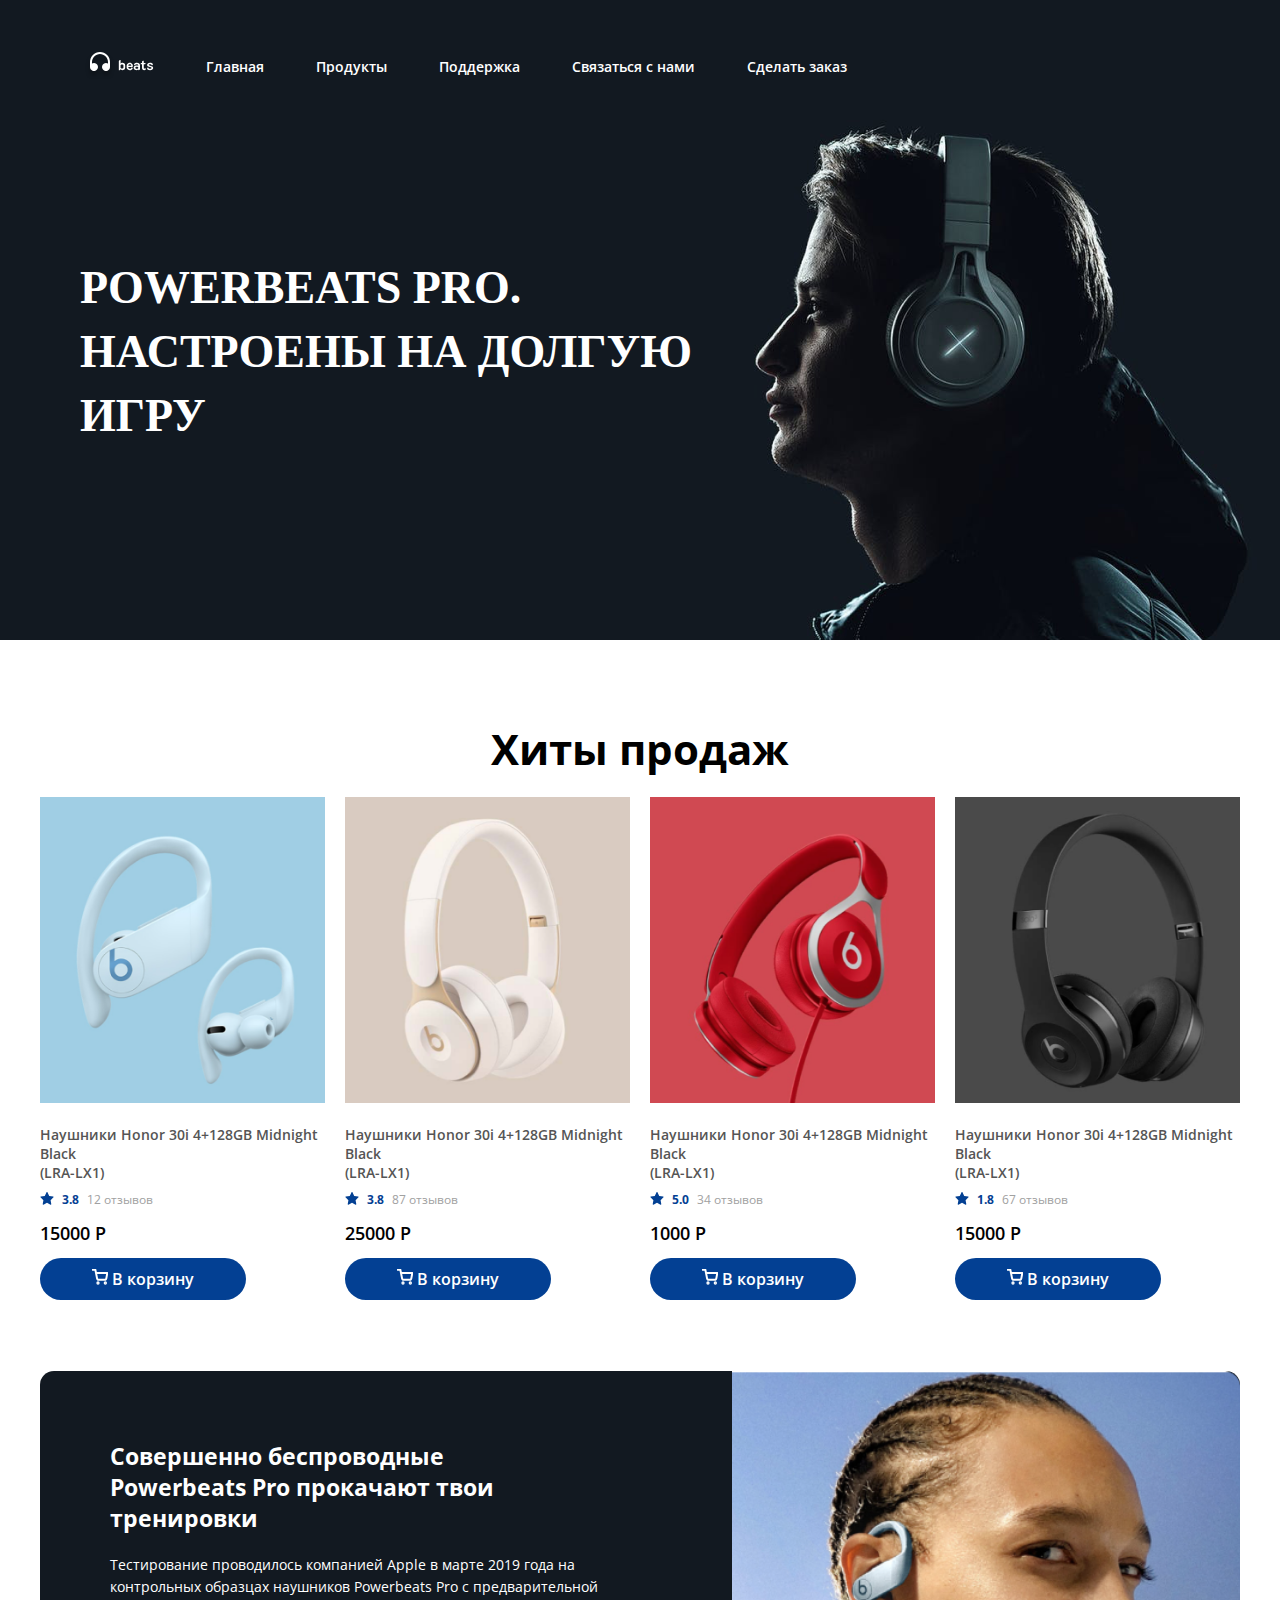
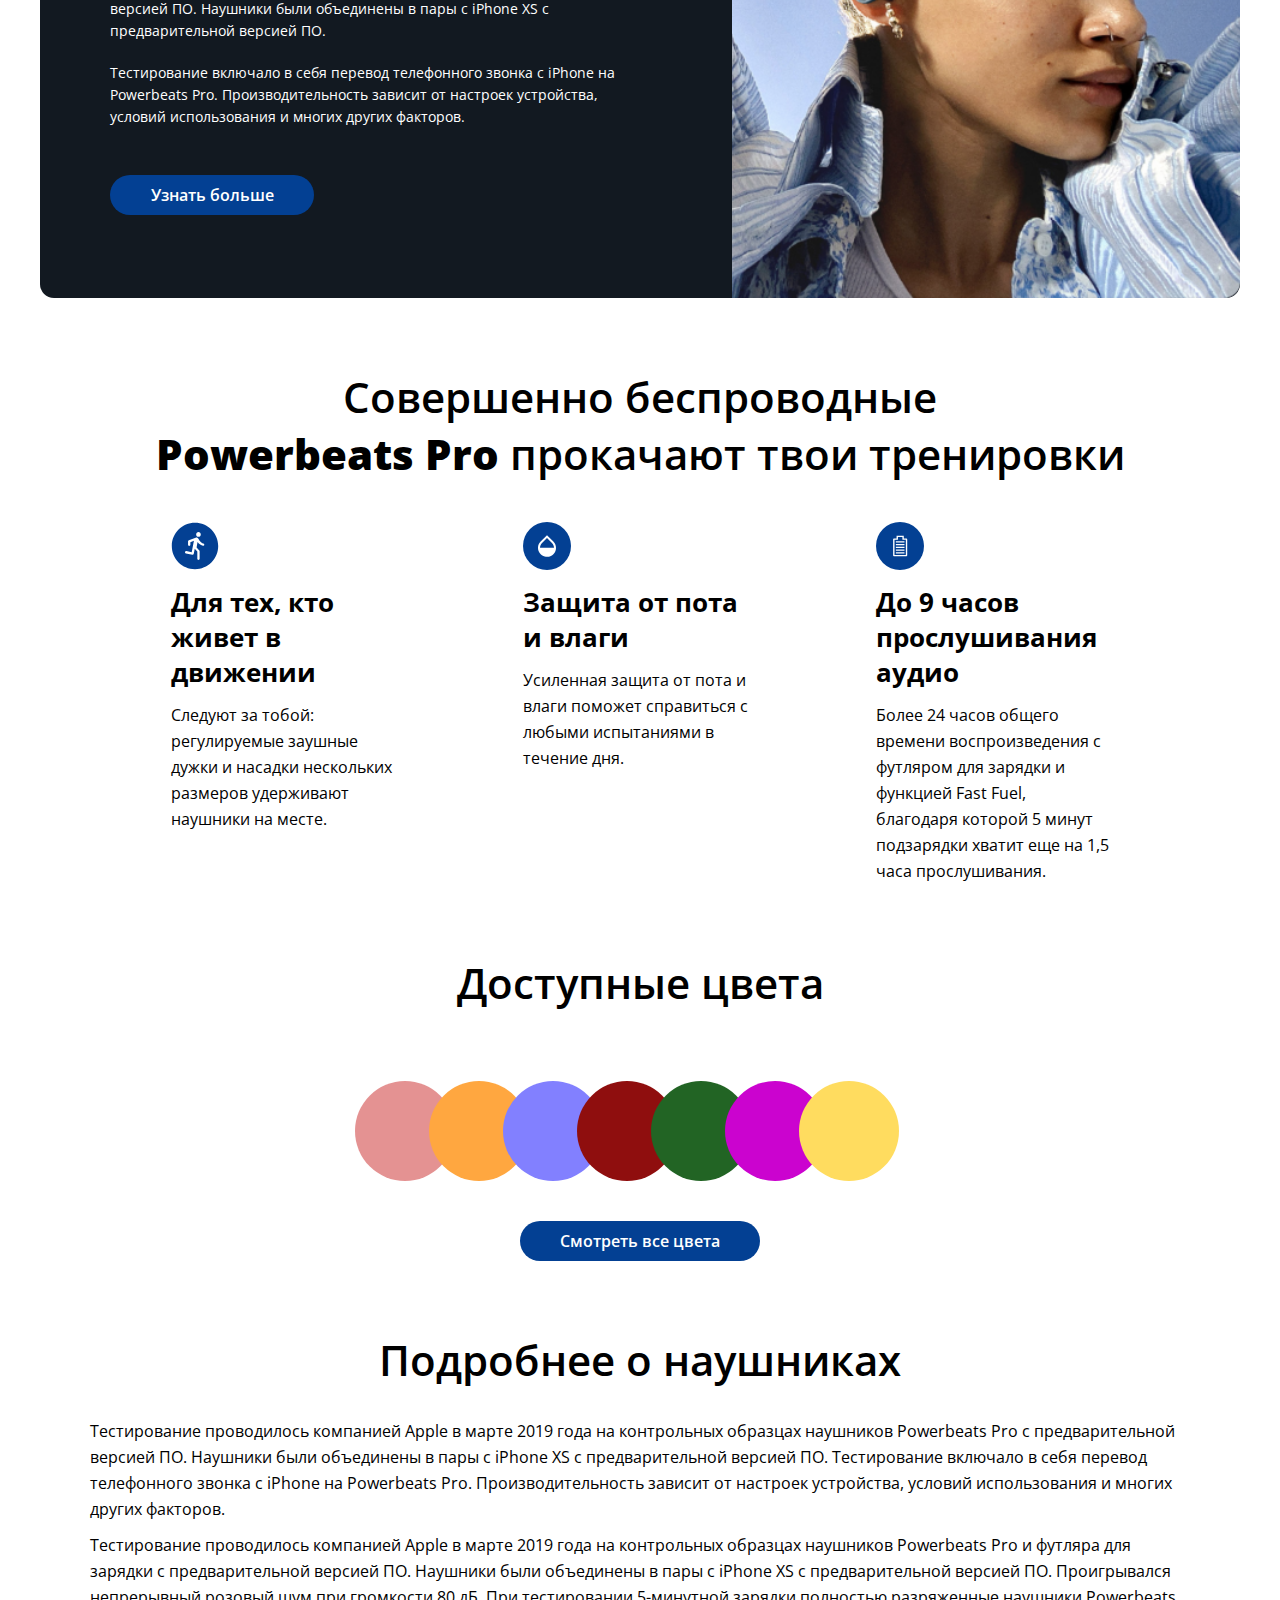
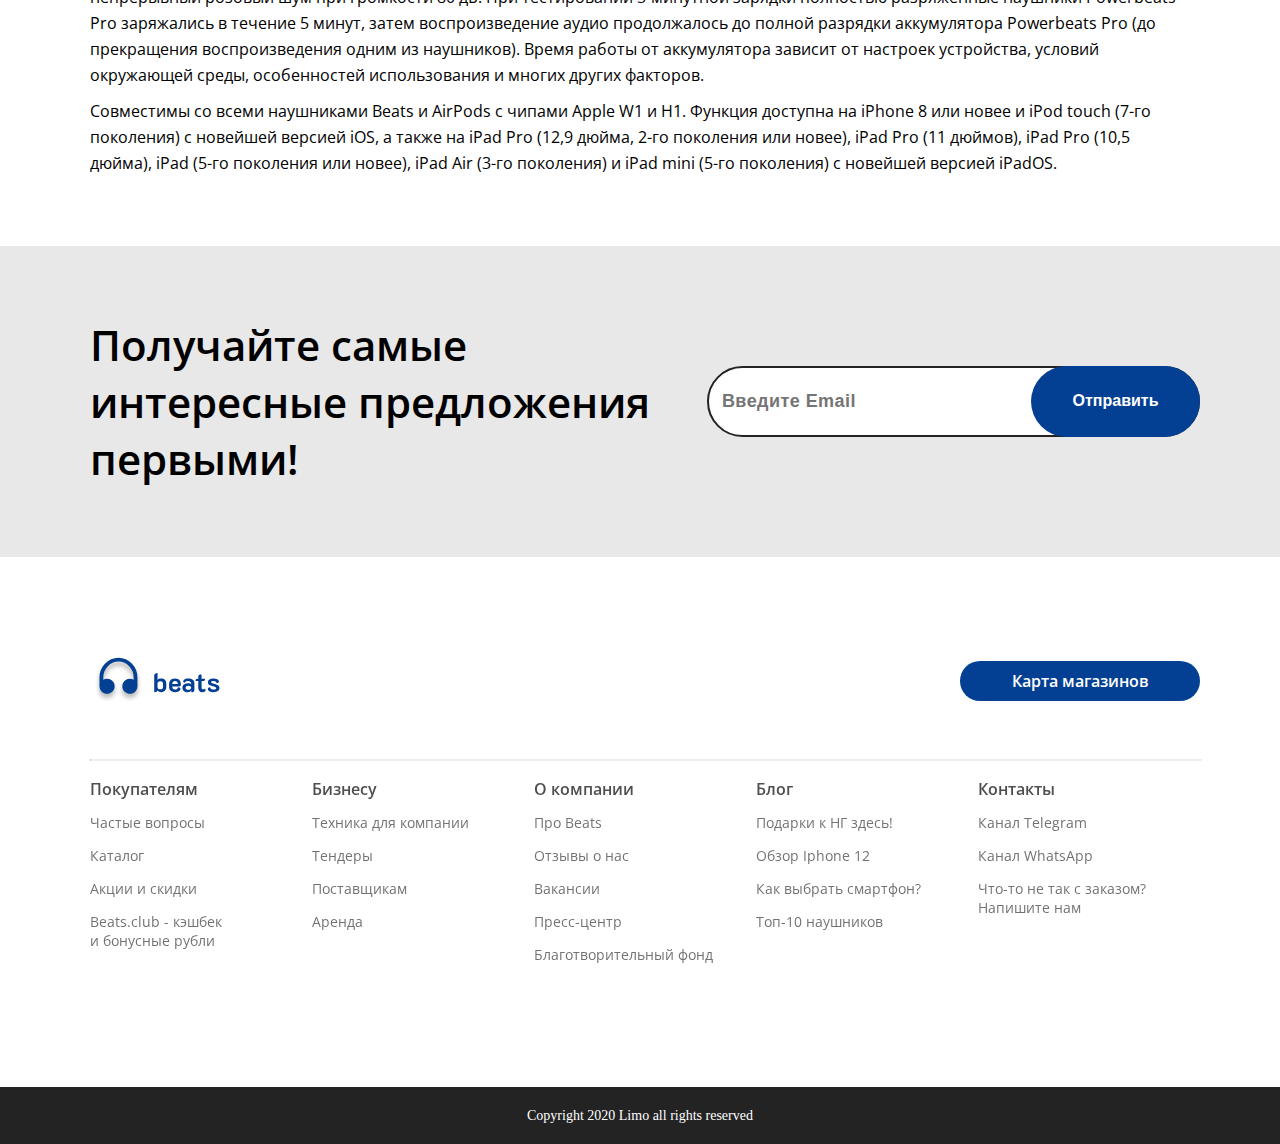
==== commit 547b9c4a: "Fix code after review" ====
--- a/index.html
+++ b/index.html
@@ -15,704 +15,743 @@
     <link rel="stylesheet" href="src/styles/info/info.css">
     <link rel="stylesheet" href="src/styles/about-product/about-product.css">
     <link rel="stylesheet" href="src/styles/device-colors/device-colors.css">
-    <link rel="stylesheet" href="src/styles/more-info/more-info.css">
-    <link rel="stylesheet" href="src/styles/footer/form-footer/form-footer.css">
+    <link rel="stylesheet" href="src/styles/technical-info/technical-info.css">
     <link rel="stylesheet" href="src/styles/footer/middle-footer/middle-footer.css">
     <link rel="stylesheet" href="src/styles/footer/bottom-footer/bottom-footer.css">
     <link rel="stylesheet" href="src/styles/form/form.css">
+    <link rel="stylesheet" href="src/styles/product-card/product-card.css">
+    <link rel="stylesheet" href="src/styles/navigation/navigation.css">
 
     <meta name="viewport" content="width=device-width, initial-scale=1.0, maximum-scale=1.0, user-scalable=no">
 </head>
 <body>
-<div class="welcome-block">
-    <div class="welcome-block__title welcome-block__title_left welcome-block__title_up">
-        POWERBEATS PRO.<br>
-        НАСТРОЕНЫ НА ДОЛГУЮ ИГРУ
-    </div>
-    <img
-        class="welcome-block__img welcome-block__img_right welcome-block__img_up"
-        src="src/img/header-man.png"
-        alt="header-man"
-    >
-    <header class="header header_left header_up">
-        <a
-            href=""
-            class="header__link"
-        >
-            <svg width="69" height="29" viewBox="0 0 69 29" fill="none" xmlns="http://www.w3.org/2000/svg">
-                <g filter="url(#filter0_d_230_81)">
-                    <path d="M15 2C12.2999 2.05257 9.73087 3.17378 7.85625 5.11775C5.98164 7.06173 4.95446 9.66979 4.99999 12.37V17C4.99999 17.7911 5.23458 18.5645 5.67411 19.2223C6.11363 19.8801 6.73835 20.3928 7.46925 20.6955C8.20016 20.9983 9.00442 21.0775 9.78035 20.9231C10.5563 20.7688 11.269 20.3878 11.8284 19.8284C12.3878 19.269 12.7688 18.5563 12.9231 17.7804C13.0775 17.0044 12.9983 16.2002 12.6955 15.4693C12.3928 14.7384 11.8801 14.1136 11.2223 13.6741C10.5645 13.2346 9.79111 13 8.99999 13C8.29503 13.003 7.60398 13.1964 6.99999 13.56V12.37C6.95436 10.2002 7.77079 8.10075 9.27036 6.53183C10.7699 4.96291 12.8303 4.05245 15 4C17.1697 4.05245 19.23 4.96291 20.7296 6.53183C22.2292 8.10075 23.0456 10.2002 23 12.37V13.56C22.396 13.1964 21.7049 13.003 21 13C20.2089 13 19.4355 13.2346 18.7777 13.6741C18.1199 14.1136 17.6072 14.7384 17.3045 15.4693C17.0017 16.2002 16.9225 17.0044 17.0768 17.7804C17.2312 18.5563 17.6121 19.269 18.1716 19.8284C18.731 20.3878 19.4437 20.7688 20.2196 20.9231C20.9955 21.0775 21.7998 20.9983 22.5307 20.6955C23.2616 20.3928 23.8863 19.8801 24.3259 19.2223C24.7654 18.5645 25 17.7911 25 17V12.37C25.0455 9.66979 24.0183 7.06173 22.1437 5.11775C20.2691 3.17378 17.7001 2.05257 15 2Z" fill="white"/>
-                </g>
-                <path d="M33.826 11.2502C33.826 10.8769 33.9707 10.5875 34.26 10.3822C34.5587 10.1769 35.002 10.0742 35.59 10.0742V13.3222C35.4593 13.4249 35.3567 13.5182 35.282 13.6022L35.338 13.6722C35.59 13.4295 35.9167 13.2382 36.318 13.0982C36.7287 12.9489 37.1067 12.8742 37.452 12.8742C38.2827 12.8742 38.9453 13.1075 39.44 13.5742C39.9347 14.0315 40.182 14.6335 40.182 15.3802V17.6062C40.182 18.0915 40.0607 18.5255 39.818 18.9082C39.5753 19.2909 39.2487 19.5895 38.838 19.8042C38.4273 20.0189 37.9887 20.1262 37.522 20.1262C37.0273 20.1262 36.5933 20.0282 36.22 19.8322C35.856 19.6269 35.5247 19.3282 35.226 18.9362L35.17 18.9922C35.2073 19.0575 35.254 19.1229 35.31 19.1882C35.366 19.2535 35.408 19.3049 35.436 19.3422C35.436 19.6035 35.31 19.7995 35.058 19.9302C34.806 20.0609 34.3953 20.1262 33.826 20.1262V11.2502ZM37.004 18.6142C37.4707 18.6142 37.8253 18.5209 38.068 18.3342C38.32 18.1382 38.446 17.8535 38.446 17.4802V15.4922C38.446 15.1375 38.32 14.8669 38.068 14.6802C37.816 14.4842 37.4613 14.3862 37.004 14.3862C36.5933 14.3862 36.248 14.4889 35.968 14.6942C35.6973 14.8995 35.562 15.1469 35.562 15.4362V17.5502C35.562 17.8582 35.6973 18.1149 35.968 18.3202C36.2387 18.5162 36.584 18.6142 37.004 18.6142ZM44.794 20.1262C44.2153 20.1262 43.688 20.0142 43.212 19.7902C42.736 19.5569 42.358 19.2442 42.078 18.8522C41.798 18.4509 41.658 18.0029 41.658 17.5082V15.6462C41.658 15.1235 41.8027 14.6522 42.092 14.2322C42.3813 13.8122 42.764 13.4809 43.24 13.2382C43.7253 12.9955 44.248 12.8742 44.808 12.8742C45.3587 12.8742 45.8627 12.9909 46.32 13.2242C46.7867 13.4482 47.1553 13.7655 47.426 14.1762C47.6967 14.5775 47.832 15.0395 47.832 15.5622V16.3462C47.832 16.5515 47.7527 16.7242 47.594 16.8642C47.4447 17.0042 47.2533 17.0742 47.02 17.0742H43.352V17.3822C43.352 17.7835 43.4733 18.1102 43.716 18.3622C43.9587 18.6142 44.3227 18.7402 44.808 18.7402C45.2747 18.7402 45.62 18.6375 45.844 18.4322C46.0773 18.2269 46.194 17.9609 46.194 17.6342C46.362 17.6155 46.4787 17.6062 46.544 17.6062C46.8893 17.6062 47.16 17.6855 47.356 17.8442C47.552 17.9935 47.65 18.2082 47.65 18.4882C47.65 18.7589 47.524 19.0202 47.272 19.2722C47.02 19.5242 46.6747 19.7295 46.236 19.8882C45.7973 20.0469 45.3167 20.1262 44.794 20.1262ZM46.25 15.8282V15.5622C46.25 15.1702 46.1147 14.8529 45.844 14.6102C45.5733 14.3675 45.2233 14.2462 44.794 14.2462C44.3647 14.2462 44.0147 14.3675 43.744 14.6102C43.4827 14.8435 43.352 15.1609 43.352 15.5622V15.8282H46.25ZM51.2984 20.1262C50.8224 20.1262 50.3838 20.0329 49.9824 19.8462C49.5904 19.6595 49.2731 19.3935 49.0304 19.0482C48.7971 18.6935 48.6804 18.2735 48.6804 17.7882C48.6804 17.3029 48.8064 16.8829 49.0584 16.5282C49.3104 16.1642 49.6511 15.8889 50.0804 15.7022C50.5191 15.5062 50.9998 15.4082 51.5224 15.4082C51.9518 15.4082 52.3344 15.4782 52.6704 15.6182C53.0158 15.7489 53.3331 15.9495 53.6224 16.2202L53.6924 16.1502C53.6084 16.0662 53.4638 15.9402 53.2584 15.7722V15.4922C53.2584 15.1095 53.1231 14.8062 52.8524 14.5822C52.5818 14.3582 52.2038 14.2462 51.7184 14.2462C50.8504 14.2462 50.2111 14.5635 49.8004 15.1982C49.5951 15.1329 49.4224 15.0302 49.2824 14.8902C49.1424 14.7409 49.0724 14.5822 49.0724 14.4142C49.0724 14.1342 49.1984 13.8775 49.4504 13.6442C49.7024 13.4109 50.0431 13.2242 50.4724 13.0842C50.9018 12.9442 51.3684 12.8742 51.8724 12.8742C52.8618 12.8742 53.6271 13.1075 54.1684 13.5742C54.7098 14.0315 54.9804 14.6569 54.9804 15.4502V18.9502C54.9804 19.3609 54.8498 19.6595 54.5884 19.8462C54.3271 20.0329 53.9164 20.1262 53.3564 20.1262V19.5522C53.5151 19.3935 53.6224 19.2769 53.6784 19.2022L53.6224 19.1322C53.3144 19.4589 52.9831 19.7062 52.6284 19.8742C52.2831 20.0422 51.8398 20.1262 51.2984 20.1262ZM51.7464 18.8522C52.2318 18.8522 52.6098 18.7589 52.8804 18.5722C53.1511 18.3855 53.2864 18.1195 53.2864 17.7742C53.2864 17.4382 53.1464 17.1722 52.8664 16.9762C52.5958 16.7802 52.2271 16.6822 51.7604 16.6822C51.3311 16.6822 50.9904 16.7802 50.7384 16.9762C50.4958 17.1629 50.3744 17.4289 50.3744 17.7742C50.3744 18.1289 50.4958 18.3995 50.7384 18.5862C50.9811 18.7635 51.3171 18.8522 51.7464 18.8522ZM59.2518 20.1262C58.4958 20.1262 57.9358 19.9069 57.5718 19.4682C57.2078 19.0295 57.0258 18.4649 57.0258 17.7742V14.3022H55.5838C55.5838 13.8635 55.6678 13.5369 55.8358 13.3222C56.0038 13.1075 56.2278 13.0002 56.5078 13.0002H57.0538V11.8382C57.0538 11.4555 57.1938 11.1849 57.4738 11.0262C57.7538 10.8582 58.1784 10.7742 58.7478 10.7742V13.0002H60.6098C60.6098 13.4669 60.5211 13.8029 60.3438 14.0082C60.1664 14.2042 59.8818 14.3022 59.4898 14.3022H58.7758V17.7042C58.7758 18.0309 58.8364 18.2642 58.9578 18.4042C59.0884 18.5442 59.3078 18.6142 59.6158 18.6142C59.9424 18.6142 60.2691 18.5255 60.5958 18.3482C60.6891 18.4322 60.7638 18.5395 60.8198 18.6702C60.8758 18.7915 60.9038 18.9175 60.9038 19.0482C60.9038 19.3282 60.7591 19.5802 60.4698 19.8042C60.1804 20.0189 59.7744 20.1262 59.2518 20.1262ZM65.0645 20.1262C64.1685 20.1262 63.4452 19.9675 62.8945 19.6502C62.3532 19.3235 62.0778 18.8895 62.0685 18.3482C62.0685 18.1149 62.1618 17.9189 62.3485 17.7602C62.5445 17.6015 62.8525 17.5175 63.2725 17.5082C63.3565 17.9189 63.5525 18.2362 63.8605 18.4602C64.1685 18.6749 64.5418 18.7822 64.9805 18.7822C65.4565 18.7822 65.8298 18.7215 66.1005 18.6002C66.3712 18.4789 66.5065 18.2969 66.5065 18.0542C66.5065 17.8302 66.3945 17.6435 66.1705 17.4942C65.9558 17.3449 65.5265 17.1955 64.8825 17.0462C64.1825 16.8782 63.6365 16.7102 63.2445 16.5422C62.8618 16.3742 62.5772 16.1595 62.3905 15.8982C62.2038 15.6369 62.1105 15.2915 62.1105 14.8622C62.1105 14.2649 62.3625 13.7842 62.8665 13.4202C63.3705 13.0562 64.0612 12.8742 64.9385 12.8742C65.7878 12.8742 66.4925 13.0282 67.0525 13.3362C67.6125 13.6349 67.8925 14.0362 67.8925 14.5402C67.8925 14.7922 67.7992 14.9789 67.6125 15.1002C67.4258 15.2215 67.1178 15.2869 66.6885 15.2962C66.5952 14.9229 66.4178 14.6429 66.1565 14.4562C65.8952 14.2695 65.5265 14.1762 65.0505 14.1762C64.6958 14.1762 64.3878 14.2369 64.1265 14.3582C63.8745 14.4795 63.7485 14.6382 63.7485 14.8342C63.7485 15.0395 63.8558 15.1982 64.0705 15.3102C64.2852 15.4222 64.6585 15.5342 65.1905 15.6462C66.2358 15.8702 66.9918 16.1689 67.4585 16.5422C67.9345 16.9155 68.1725 17.4242 68.1725 18.0682C68.1725 18.6935 67.8925 19.1929 67.3325 19.5662C66.7818 19.9395 66.0258 20.1262 65.0645 20.1262Z" fill="white"/>
-                <defs>
-                    <filter id="filter0_d_230_81" x="0.998535" y="2" width="28.0029" height="27" filterUnits="userSpaceOnUse" color-interpolation-filters="sRGB">
-                        <feFlood flood-opacity="0" result="BackgroundImageFix"/>
-                        <feColorMatrix in="SourceAlpha" type="matrix" values="0 0 0 0 0 0 0 0 0 0 0 0 0 0 0 0 0 0 127 0" result="hardAlpha"/>
-                        <feOffset dy="4"/>
-                        <feGaussianBlur stdDeviation="2"/>
-                        <feColorMatrix type="matrix" values="0 0 0 0 0 0 0 0 0 0 0 0 0 0 0 0 0 0 0.25 0"/>
-                        <feBlend mode="normal" in2="BackgroundImageFix" result="effect1_dropShadow_230_81"/>
-                        <feBlend mode="normal" in="SourceGraphic" in2="effect1_dropShadow_230_81" result="shape"/>
-                    </filter>
-                </defs>
-            </svg>
-        </a>
-        <nav>
-            <ul class="header__nav-list">
-                <li>
-                    <a
-                        href=""
-                        class="header__link"
-                    >
-                        Главная
-                    </a>
-                </li>
-                <li>
-                    <a
-                        href=""
-                        class="header__link"
-                    >
-                        Продукты
-                    </a>
-                </li>
-                <li>
-                    <a
-                        href=""
-                        class="header__link"
-                    >
-                        Поддержка
-                    </a>
-                </li>
-                <li>
-                    <a
-                        href=""
-                        class="header__link"
-                    >
-                        Связаться с нами
-                    </a>
-                </li>
-                <li>
-                    <a
-                        href=""
-                        class="header__link"
-                    >
-                        Сделать заказ
-                    </a>
-                </li>
-            </ul>
-        </nav>
-    </header>
-</div>
-<main>
-    <div class="sentence">
-        <h1 class="title title_sentence-up-down">
-            Хиты продаж
-        </h1>
-        <div class="sentence__products">
-            <div class="sentence__item">
-                <img
-                    src="src/img/earphones.png"
-                    alt="earphones"
-                    class="sentence__img"
+<div class="main-container">
+    <div class="welcome-block">
+        <header class="header header">
+            <span class="navigation">
+                <a
+                    class="header__menu"
+                    href=""
                 >
-                <p class="sentence__name">
-                    Наушники Honor 30i 4+128GB Midnight Black<br>
-                    (LRA-LX1)
-                </p>
-                <div class="sentence__rating">
-                    <svg
-                        width="14"
-                        height="13"
-                        viewBox="0 0 14 13"
-                        fill="none"
-                        xmlns="http://www.w3.org/2000/svg"
-                    >
-                        <path d="M13.1891 4.51641L9.2219 3.93985L7.44847 0.344537C7.40003 0.2461 7.32034 0.166412 7.2219 0.117975C6.97503 -0.00390047 6.67503 0.097662 6.55159 0.344537L4.77815 3.93985L0.810967 4.51641C0.701592 4.53204 0.601592 4.5836 0.525029 4.66172C0.432469 4.75686 0.381465 4.88485 0.383223 5.01757C0.384981 5.15029 0.439357 5.27689 0.534404 5.36954L3.40472 8.16797L2.72659 12.1195C2.71069 12.2115 2.72086 12.306 2.75595 12.3924C2.79105 12.4789 2.84966 12.5537 2.92514 12.6086C3.00062 12.6634 3.08995 12.696 3.183 12.7026C3.27605 12.7092 3.3691 12.6897 3.45159 12.6461L7.00003 10.7805L10.5485 12.6461C10.6453 12.6977 10.7578 12.7148 10.8657 12.6961C11.1375 12.6492 11.3203 12.3914 11.2735 12.1195L10.5953 8.16797L13.4657 5.36954C13.5438 5.29297 13.5953 5.19297 13.611 5.0836C13.6532 4.81016 13.4625 4.55704 13.1891 4.51641Z" fill="#034093"/>
+                    <svg width="18" height="14" viewBox="0 0 18 14" fill="none" xmlns="http://www.w3.org/2000/svg">
+                        <path d="M1 1H17V3H1V1ZM1 6H17V8H1V6ZM1 11H17V13H1V11Z" fill="#121921"/>
                     </svg>
-                    <p class="sentence__rate">3.8</p>
-                    <p class="sentence__comment">12 отзывов</p>
-                </div>
-                <p class="sentence__price">15000 Р</p>
+
+                </a>
+
                 <a
                     href=""
-                    class="button button_default"
+                    class="header__link"
                 >
                     <svg
-                        width="16"
-                        height="16"
-                        viewBox="0 0 16 16"
+                        width="69"
+                        height="29"
+                        viewBox="0 0 69 29"
                         fill="none"
-                        xmlns="http://www.w3.org/2000/svg"
-                    >
-                        <path d="M6.00004 14.6654C6.36823 14.6654 6.66671 14.3669 6.66671 13.9987C6.66671 13.6305 6.36823 13.332 6.00004 13.332C5.63185 13.332 5.33337 13.6305 5.33337 13.9987C5.33337 14.3669 5.63185 14.6654 6.00004 14.6654Z" stroke="white" stroke-width="2" stroke-linecap="round" stroke-linejoin="round"/>
-                        <path d="M13.3334 14.6654C13.7015 14.6654 14 14.3669 14 13.9987C14 13.6305 13.7015 13.332 13.3334 13.332C12.9652 13.332 12.6667 13.6305 12.6667 13.9987C12.6667 14.3669 12.9652 14.6654 13.3334 14.6654Z" stroke="white" stroke-width="2" stroke-linecap="round" stroke-linejoin="round"/>
-                        <path d="M0.666687 0.666016H3.33335L5.12002 9.59268C5.18098 9.89961 5.34796 10.1753 5.59172 10.3715C5.83547 10.5678 6.14048 10.672 6.45335 10.666H12.9334C13.2462 10.672 13.5512 10.5678 13.795 10.3715C14.0387 10.1753 14.2057 9.89961 14.2667 9.59268L15.3334 3.99935H4.00002" stroke="white" stroke-width="2" stroke-linecap="round" stroke-linejoin="round"/>
+                        xmlns="http://www.w3.org/2000/svg" >
+                        <g filter="url(#filter0_d_230_81)">
+                            <path
+                                class="header__svg"
+                                d="M15 2C12.2999 2.05257 9.73087 3.17378 7.85625 5.11775C5.98164 7.06173 4.95446 9.66979 4.99999 12.37V17C4.99999 17.7911 5.23458 18.5645 5.67411 19.2223C6.11363 19.8801 6.73835 20.3928 7.46925 20.6955C8.20016 20.9983 9.00442 21.0775 9.78035 20.9231C10.5563 20.7688 11.269 20.3878 11.8284 19.8284C12.3878 19.269 12.7688 18.5563 12.9231 17.7804C13.0775 17.0044 12.9983 16.2002 12.6955 15.4693C12.3928 14.7384 11.8801 14.1136 11.2223 13.6741C10.5645 13.2346 9.79111 13 8.99999 13C8.29503 13.003 7.60398 13.1964 6.99999 13.56V12.37C6.95436 10.2002 7.77079 8.10075 9.27036 6.53183C10.7699 4.96291 12.8303 4.05245 15 4C17.1697 4.05245 19.23 4.96291 20.7296 6.53183C22.2292 8.10075 23.0456 10.2002 23 12.37V13.56C22.396 13.1964 21.7049 13.003 21 13C20.2089 13 19.4355 13.2346 18.7777 13.6741C18.1199 14.1136 17.6072 14.7384 17.3045 15.4693C17.0017 16.2002 16.9225 17.0044 17.0768 17.7804C17.2312 18.5563 17.6121 19.269 18.1716 19.8284C18.731 20.3878 19.4437 20.7688 20.2196 20.9231C20.9955 21.0775 21.7998 20.9983 22.5307 20.6955C23.2616 20.3928 23.8863 19.8801 24.3259 19.2223C24.7654 18.5645 25 17.7911 25 17V12.37C25.0455 9.66979 24.0183 7.06173 22.1437 5.11775C20.2691 3.17378 17.7001 2.05257 15 2Z" fill="white"/>
+                        </g>
+                        <path
+                            class="header__svg"
+                            d="M33.826 11.2502C33.826 10.8769 33.9707 10.5875 34.26 10.3822C34.5587 10.1769 35.002 10.0742 35.59 10.0742V13.3222C35.4593 13.4249 35.3567 13.5182 35.282 13.6022L35.338 13.6722C35.59 13.4295 35.9167 13.2382 36.318 13.0982C36.7287 12.9489 37.1067 12.8742 37.452 12.8742C38.2827 12.8742 38.9453 13.1075 39.44 13.5742C39.9347 14.0315 40.182 14.6335 40.182 15.3802V17.6062C40.182 18.0915 40.0607 18.5255 39.818 18.9082C39.5753 19.2909 39.2487 19.5895 38.838 19.8042C38.4273 20.0189 37.9887 20.1262 37.522 20.1262C37.0273 20.1262 36.5933 20.0282 36.22 19.8322C35.856 19.6269 35.5247 19.3282 35.226 18.9362L35.17 18.9922C35.2073 19.0575 35.254 19.1229 35.31 19.1882C35.366 19.2535 35.408 19.3049 35.436 19.3422C35.436 19.6035 35.31 19.7995 35.058 19.9302C34.806 20.0609 34.3953 20.1262 33.826 20.1262V11.2502ZM37.004 18.6142C37.4707 18.6142 37.8253 18.5209 38.068 18.3342C38.32 18.1382 38.446 17.8535 38.446 17.4802V15.4922C38.446 15.1375 38.32 14.8669 38.068 14.6802C37.816 14.4842 37.4613 14.3862 37.004 14.3862C36.5933 14.3862 36.248 14.4889 35.968 14.6942C35.6973 14.8995 35.562 15.1469 35.562 15.4362V17.5502C35.562 17.8582 35.6973 18.1149 35.968 18.3202C36.2387 18.5162 36.584 18.6142 37.004 18.6142ZM44.794 20.1262C44.2153 20.1262 43.688 20.0142 43.212 19.7902C42.736 19.5569 42.358 19.2442 42.078 18.8522C41.798 18.4509 41.658 18.0029 41.658 17.5082V15.6462C41.658 15.1235 41.8027 14.6522 42.092 14.2322C42.3813 13.8122 42.764 13.4809 43.24 13.2382C43.7253 12.9955 44.248 12.8742 44.808 12.8742C45.3587 12.8742 45.8627 12.9909 46.32 13.2242C46.7867 13.4482 47.1553 13.7655 47.426 14.1762C47.6967 14.5775 47.832 15.0395 47.832 15.5622V16.3462C47.832 16.5515 47.7527 16.7242 47.594 16.8642C47.4447 17.0042 47.2533 17.0742 47.02 17.0742H43.352V17.3822C43.352 17.7835 43.4733 18.1102 43.716 18.3622C43.9587 18.6142 44.3227 18.7402 44.808 18.7402C45.2747 18.7402 45.62 18.6375 45.844 18.4322C46.0773 18.2269 46.194 17.9609 46.194 17.6342C46.362 17.6155 46.4787 17.6062 46.544 17.6062C46.8893 17.6062 47.16 17.6855 47.356 17.8442C47.552 17.9935 47.65 18.2082 47.65 18.4882C47.65 18.7589 47.524 19.0202 47.272 19.2722C47.02 19.5242 46.6747 19.7295 46.236 19.8882C45.7973 20.0469 45.3167 20.1262 44.794 20.1262ZM46.25 15.8282V15.5622C46.25 15.1702 46.1147 14.8529 45.844 14.6102C45.5733 14.3675 45.2233 14.2462 44.794 14.2462C44.3647 14.2462 44.0147 14.3675 43.744 14.6102C43.4827 14.8435 43.352 15.1609 43.352 15.5622V15.8282H46.25ZM51.2984 20.1262C50.8224 20.1262 50.3838 20.0329 49.9824 19.8462C49.5904 19.6595 49.2731 19.3935 49.0304 19.0482C48.7971 18.6935 48.6804 18.2735 48.6804 17.7882C48.6804 17.3029 48.8064 16.8829 49.0584 16.5282C49.3104 16.1642 49.6511 15.8889 50.0804 15.7022C50.5191 15.5062 50.9998 15.4082 51.5224 15.4082C51.9518 15.4082 52.3344 15.4782 52.6704 15.6182C53.0158 15.7489 53.3331 15.9495 53.6224 16.2202L53.6924 16.1502C53.6084 16.0662 53.4638 15.9402 53.2584 15.7722V15.4922C53.2584 15.1095 53.1231 14.8062 52.8524 14.5822C52.5818 14.3582 52.2038 14.2462 51.7184 14.2462C50.8504 14.2462 50.2111 14.5635 49.8004 15.1982C49.5951 15.1329 49.4224 15.0302 49.2824 14.8902C49.1424 14.7409 49.0724 14.5822 49.0724 14.4142C49.0724 14.1342 49.1984 13.8775 49.4504 13.6442C49.7024 13.4109 50.0431 13.2242 50.4724 13.0842C50.9018 12.9442 51.3684 12.8742 51.8724 12.8742C52.8618 12.8742 53.6271 13.1075 54.1684 13.5742C54.7098 14.0315 54.9804 14.6569 54.9804 15.4502V18.9502C54.9804 19.3609 54.8498 19.6595 54.5884 19.8462C54.3271 20.0329 53.9164 20.1262 53.3564 20.1262V19.5522C53.5151 19.3935 53.6224 19.2769 53.6784 19.2022L53.6224 19.1322C53.3144 19.4589 52.9831 19.7062 52.6284 19.8742C52.2831 20.0422 51.8398 20.1262 51.2984 20.1262ZM51.7464 18.8522C52.2318 18.8522 52.6098 18.7589 52.8804 18.5722C53.1511 18.3855 53.2864 18.1195 53.2864 17.7742C53.2864 17.4382 53.1464 17.1722 52.8664 16.9762C52.5958 16.7802 52.2271 16.6822 51.7604 16.6822C51.3311 16.6822 50.9904 16.7802 50.7384 16.9762C50.4958 17.1629 50.3744 17.4289 50.3744 17.7742C50.3744 18.1289 50.4958 18.3995 50.7384 18.5862C50.9811 18.7635 51.3171 18.8522 51.7464 18.8522ZM59.2518 20.1262C58.4958 20.1262 57.9358 19.9069 57.5718 19.4682C57.2078 19.0295 57.0258 18.4649 57.0258 17.7742V14.3022H55.5838C55.5838 13.8635 55.6678 13.5369 55.8358 13.3222C56.0038 13.1075 56.2278 13.0002 56.5078 13.0002H57.0538V11.8382C57.0538 11.4555 57.1938 11.1849 57.4738 11.0262C57.7538 10.8582 58.1784 10.7742 58.7478 10.7742V13.0002H60.6098C60.6098 13.4669 60.5211 13.8029 60.3438 14.0082C60.1664 14.2042 59.8818 14.3022 59.4898 14.3022H58.7758V17.7042C58.7758 18.0309 58.8364 18.2642 58.9578 18.4042C59.0884 18.5442 59.3078 18.6142 59.6158 18.6142C59.9424 18.6142 60.2691 18.5255 60.5958 18.3482C60.6891 18.4322 60.7638 18.5395 60.8198 18.6702C60.8758 18.7915 60.9038 18.9175 60.9038 19.0482C60.9038 19.3282 60.7591 19.5802 60.4698 19.8042C60.1804 20.0189 59.7744 20.1262 59.2518 20.1262ZM65.0645 20.1262C64.1685 20.1262 63.4452 19.9675 62.8945 19.6502C62.3532 19.3235 62.0778 18.8895 62.0685 18.3482C62.0685 18.1149 62.1618 17.9189 62.3485 17.7602C62.5445 17.6015 62.8525 17.5175 63.2725 17.5082C63.3565 17.9189 63.5525 18.2362 63.8605 18.4602C64.1685 18.6749 64.5418 18.7822 64.9805 18.7822C65.4565 18.7822 65.8298 18.7215 66.1005 18.6002C66.3712 18.4789 66.5065 18.2969 66.5065 18.0542C66.5065 17.8302 66.3945 17.6435 66.1705 17.4942C65.9558 17.3449 65.5265 17.1955 64.8825 17.0462C64.1825 16.8782 63.6365 16.7102 63.2445 16.5422C62.8618 16.3742 62.5772 16.1595 62.3905 15.8982C62.2038 15.6369 62.1105 15.2915 62.1105 14.8622C62.1105 14.2649 62.3625 13.7842 62.8665 13.4202C63.3705 13.0562 64.0612 12.8742 64.9385 12.8742C65.7878 12.8742 66.4925 13.0282 67.0525 13.3362C67.6125 13.6349 67.8925 14.0362 67.8925 14.5402C67.8925 14.7922 67.7992 14.9789 67.6125 15.1002C67.4258 15.2215 67.1178 15.2869 66.6885 15.2962C66.5952 14.9229 66.4178 14.6429 66.1565 14.4562C65.8952 14.2695 65.5265 14.1762 65.0505 14.1762C64.6958 14.1762 64.3878 14.2369 64.1265 14.3582C63.8745 14.4795 63.7485 14.6382 63.7485 14.8342C63.7485 15.0395 63.8558 15.1982 64.0705 15.3102C64.2852 15.4222 64.6585 15.5342 65.1905 15.6462C66.2358 15.8702 66.9918 16.1689 67.4585 16.5422C67.9345 16.9155 68.1725 17.4242 68.1725 18.0682C68.1725 18.6935 67.8925 19.1929 67.3325 19.5662C66.7818 19.9395 66.0258 20.1262 65.0645 20.1262Z" fill="white"/>
+                        <defs>
+                            <filter id="filter0_d_230_81" x="0.998535" y="2" width="28.0029" height="27" filterUnits="userSpaceOnUse" color-interpolation-filters="sRGB">
+                                <feFlood flood-opacity="0" result="BackgroundImageFix"/>
+                                <feColorMatrix in="SourceAlpha" type="matrix" values="0 0 0 0 0 0 0 0 0 0 0 0 0 0 0 0 0 0 127 0" result="hardAlpha"/>
+                                <feOffset dy="4"/>
+                                <feGaussianBlur stdDeviation="2"/>
+                                <feColorMatrix type="matrix" values="0 0 0 0 0 0 0 0 0 0 0 0 0 0 0 0 0 0 0.25 0"/>
+                                <feBlend mode="normal" in2="BackgroundImageFix" result="effect1_dropShadow_230_81"/>
+                                <feBlend mode="normal" in="SourceGraphic" in2="effect1_dropShadow_230_81" result="shape"/>
+                            </filter>
+                        </defs>
                     </svg>
-                    В корзину
                 </a>
-            </div>
-            <div class="sentence__item">
-                <img
-                    src="src/img/earphones1.png"
-                    alt="earphones"
-                    class="sentence__img"
-                >
-                <p class="sentence__name">
-                    Наушники Honor 30i 4+128GB Midnight Black<br>
-                    (LRA-LX1)
-                </p>
-                <div class="sentence__rating">
-                    <svg width="14"
-                         height="13"
-                         viewBox="0 0 14 13"
-                         fill="none"
-                         xmlns="http://www.w3.org/2000/svg"
-                    >
-                        <path d="M13.1891 4.51641L9.2219 3.93985L7.44847 0.344537C7.40003 0.2461 7.32034 0.166412 7.2219 0.117975C6.97503 -0.00390047 6.67503 0.097662 6.55159 0.344537L4.77815 3.93985L0.810967 4.51641C0.701592 4.53204 0.601592 4.5836 0.525029 4.66172C0.432469 4.75686 0.381465 4.88485 0.383223 5.01757C0.384981 5.15029 0.439357 5.27689 0.534404 5.36954L3.40472 8.16797L2.72659 12.1195C2.71069 12.2115 2.72086 12.306 2.75595 12.3924C2.79105 12.4789 2.84966 12.5537 2.92514 12.6086C3.00062 12.6634 3.08995 12.696 3.183 12.7026C3.27605 12.7092 3.3691 12.6897 3.45159 12.6461L7.00003 10.7805L10.5485 12.6461C10.6453 12.6977 10.7578 12.7148 10.8657 12.6961C11.1375 12.6492 11.3203 12.3914 11.2735 12.1195L10.5953 8.16797L13.4657 5.36954C13.5438 5.29297 13.5953 5.19297 13.611 5.0836C13.6532 4.81016 13.4625 4.55704 13.1891 4.51641Z" fill="#034093"/>
-                    </svg>
-                    <p class="sentence__rate">3.8</p>
-                    <p class="sentence__comment">87 отзывов</p>
-                </div>
-                <p class="sentence__price">25000 Р</p>
-                <a
-                    href=""
-                    class="button button_default"
-                >
-                    <svg
-                        width="16"
-                        height="16"
-                        viewBox="0 0 16 16"
-                        fill="none"
-                        xmlns="http://www.w3.org/2000/svg"
-                    >
-                        <path d="M6.00004 14.6654C6.36823 14.6654 6.66671 14.3669 6.66671 13.9987C6.66671 13.6305 6.36823 13.332 6.00004 13.332C5.63185 13.332 5.33337 13.6305 5.33337 13.9987C5.33337 14.3669 5.63185 14.6654 6.00004 14.6654Z" stroke="white" stroke-width="2" stroke-linecap="round" stroke-linejoin="round"/>
-                        <path d="M13.3334 14.6654C13.7015 14.6654 14 14.3669 14 13.9987C14 13.6305 13.7015 13.332 13.3334 13.332C12.9652 13.332 12.6667 13.6305 12.6667 13.9987C12.6667 14.3669 12.9652 14.6654 13.3334 14.6654Z" stroke="white" stroke-width="2" stroke-linecap="round" stroke-linejoin="round"/>
-                        <path d="M0.666687 0.666016H3.33335L5.12002 9.59268C5.18098 9.89961 5.34796 10.1753 5.59172 10.3715C5.83547 10.5678 6.14048 10.672 6.45335 10.666H12.9334C13.2462 10.672 13.5512 10.5678 13.795 10.3715C14.0387 10.1753 14.2057 9.89961 14.2667 9.59268L15.3334 3.99935H4.00002" stroke="white" stroke-width="2" stroke-linecap="round" stroke-linejoin="round"/>
-                    </svg>
-                    В корзину
-                </a>
-            </div>
-            <div class="sentence__item">
-                <img
-                    src="src/img/earphones2.png"
-                    alt="earphones"
-                    class="sentence__img"
-                >
-                <p class="sentence__name">
-                    Наушники Honor 30i 4+128GB Midnight Black<br>
-                    (LRA-LX1)
-                </p>
-                <div class="sentence__rating">
-                    <svg
-                        width="14"
-                        height="13"
-                        viewBox="0 0 14 13"
-                        fill="none"
-                        xmlns="http://www.w3.org/2000/svg"
-                    >
-                        <path d="M13.1891 4.51641L9.2219 3.93985L7.44847 0.344537C7.40003 0.2461 7.32034 0.166412 7.2219 0.117975C6.97503 -0.00390047 6.67503 0.097662 6.55159 0.344537L4.77815 3.93985L0.810967 4.51641C0.701592 4.53204 0.601592 4.5836 0.525029 4.66172C0.432469 4.75686 0.381465 4.88485 0.383223 5.01757C0.384981 5.15029 0.439357 5.27689 0.534404 5.36954L3.40472 8.16797L2.72659 12.1195C2.71069 12.2115 2.72086 12.306 2.75595 12.3924C2.79105 12.4789 2.84966 12.5537 2.92514 12.6086C3.00062 12.6634 3.08995 12.696 3.183 12.7026C3.27605 12.7092 3.3691 12.6897 3.45159 12.6461L7.00003 10.7805L10.5485 12.6461C10.6453 12.6977 10.7578 12.7148 10.8657 12.6961C11.1375 12.6492 11.3203 12.3914 11.2735 12.1195L10.5953 8.16797L13.4657 5.36954C13.5438 5.29297 13.5953 5.19297 13.611 5.0836C13.6532 4.81016 13.4625 4.55704 13.1891 4.51641Z" fill="#034093"/>
-                    </svg>
-                    <p class="sentence__rate">5.0</p>
-                    <p class="sentence__comment">34 отзывов</p>
-                </div>
-                <p class="sentence__price">1000 Р</p>
-                <a
-                    href=""
-                    class="button button_default"
-                >
-                    <svg
-                        width="16"
-                        height="16"
-                        viewBox="0 0 16 16"
-                        fill="none"
-                        xmlns="http://www.w3.org/2000/svg"
-                    >
-                        <path d="M6.00004 14.6654C6.36823 14.6654 6.66671 14.3669 6.66671 13.9987C6.66671 13.6305 6.36823 13.332 6.00004 13.332C5.63185 13.332 5.33337 13.6305 5.33337 13.9987C5.33337 14.3669 5.63185 14.6654 6.00004 14.6654Z" stroke="white" stroke-width="2" stroke-linecap="round" stroke-linejoin="round"/>
-                        <path d="M13.3334 14.6654C13.7015 14.6654 14 14.3669 14 13.9987C14 13.6305 13.7015 13.332 13.3334 13.332C12.9652 13.332 12.6667 13.6305 12.6667 13.9987C12.6667 14.3669 12.9652 14.6654 13.3334 14.6654Z" stroke="white" stroke-width="2" stroke-linecap="round" stroke-linejoin="round"/>
-                        <path d="M0.666687 0.666016H3.33335L5.12002 9.59268C5.18098 9.89961 5.34796 10.1753 5.59172 10.3715C5.83547 10.5678 6.14048 10.672 6.45335 10.666H12.9334C13.2462 10.672 13.5512 10.5678 13.795 10.3715C14.0387 10.1753 14.2057 9.89961 14.2667 9.59268L15.3334 3.99935H4.00002" stroke="white" stroke-width="2" stroke-linecap="round" stroke-linejoin="round"/>
-                    </svg>
-                    В корзину
-                </a>
-            </div>
-            <div class="sentence__item">
-                <img
-                    src="src/img/earphones3.png"
-                    alt="earphones"
-                    class="sentence__img"
-                >
-                <p class="sentence__name">
-                    Наушники Honor 30i 4+128GB Midnight Black<br>
-                    (LRA-LX1)
-                </p>
-                <div class="sentence__rating">
-                    <svg
-                        width="14"
-                        height="13"
-                        viewBox="0 0 14 13"
-                        fill="none"
-                        xmlns="http://www.w3.org/2000/svg"
-                    >
-                        <path d="M13.1891 4.51641L9.2219 3.93985L7.44847 0.344537C7.40003 0.2461 7.32034 0.166412 7.2219 0.117975C6.97503 -0.00390047 6.67503 0.097662 6.55159 0.344537L4.77815 3.93985L0.810967 4.51641C0.701592 4.53204 0.601592 4.5836 0.525029 4.66172C0.432469 4.75686 0.381465 4.88485 0.383223 5.01757C0.384981 5.15029 0.439357 5.27689 0.534404 5.36954L3.40472 8.16797L2.72659 12.1195C2.71069 12.2115 2.72086 12.306 2.75595 12.3924C2.79105 12.4789 2.84966 12.5537 2.92514 12.6086C3.00062 12.6634 3.08995 12.696 3.183 12.7026C3.27605 12.7092 3.3691 12.6897 3.45159 12.6461L7.00003 10.7805L10.5485 12.6461C10.6453 12.6977 10.7578 12.7148 10.8657 12.6961C11.1375 12.6492 11.3203 12.3914 11.2735 12.1195L10.5953 8.16797L13.4657 5.36954C13.5438 5.29297 13.5953 5.19297 13.611 5.0836C13.6532 4.81016 13.4625 4.55704 13.1891 4.51641Z" fill="#034093"/>
-                    </svg>
-                    <p class="sentence__rate">1.8</p>
-                    <p class="sentence__comment">67 отзывов</p>
-                </div>
-                <p class="sentence__price">15000 Р</p>
-                <a
-                    href=""
-                    class="button button_default"
-                >
-                    <svg
-                        width="16"
-                        height="16"
-                        viewBox="0 0 16 16"
-                        fill="none"
-                        xmlns="http://www.w3.org/2000/svg"
-                    >
-                        <path d="M6.00004 14.6654C6.36823 14.6654 6.66671 14.3669 6.66671 13.9987C6.66671 13.6305 6.36823 13.332 6.00004 13.332C5.63185 13.332 5.33337 13.6305 5.33337 13.9987C5.33337 14.3669 5.63185 14.6654 6.00004 14.6654Z" stroke="white" stroke-width="2" stroke-linecap="round" stroke-linejoin="round"/>
-                        <path d="M13.3334 14.6654C13.7015 14.6654 14 14.3669 14 13.9987C14 13.6305 13.7015 13.332 13.3334 13.332C12.9652 13.332 12.6667 13.6305 12.6667 13.9987C12.6667 14.3669 12.9652 14.6654 13.3334 14.6654Z" stroke="white" stroke-width="2" stroke-linecap="round" stroke-linejoin="round"/>
-                        <path d="M0.666687 0.666016H3.33335L5.12002 9.59268C5.18098 9.89961 5.34796 10.1753 5.59172 10.3715C5.83547 10.5678 6.14048 10.672 6.45335 10.666H12.9334C13.2462 10.672 13.5512 10.5678 13.795 10.3715C14.0387 10.1753 14.2057 9.89961 14.2667 9.59268L15.3334 3.99935H4.00002" stroke="white" stroke-width="2" stroke-linecap="round" stroke-linejoin="round"/>
-                    </svg>
-                    В корзину
-                </a>
-            </div>
-        </div>
-    </div>
-
-    <div class="info info_sides">
-        <div class="info__text">
-            <h2 class="info__title">
-                Совершенно беспроводные Powerbeats Pro прокачают твои тренировки
-            </h2>
-
-            <p class="info__description info__description_up">
-                Тестирование проводилось компанией Apple в марте 2019 года на контрольных
-                образцах наушников Powerbeats Pro с предварительной версией ПО. Наушники были
-                объединены в пары с iPhone XS с предварительной версией ПО.
-                Тестирование включало в себя перевод телефонного звонка с iPhone на Powerbeats Pro.
-                Производительность зависит от настроек устройства, условий использования и многих других факторов.
-            </p>
-
-            <a
-                href=""
-                class="button button_more"
-            >
-                Узнать больше
-            </a>
-        </div>
-        <img
-            src="src/img/info-girl.png"
-            alt="info-girl"
-            class="info__img"
-        >
-    </div>
-
-    <div class="about-product">
-
-        <h2 class="title title_about-product-up-down">
-            Совершенно беспроводные<br>
-            <strong>Powerbeats Pro</strong> прокачают твои тренировки
-        </h2>
-
-        <div class="about-product">
-            <div class="about-product__benefits">
-
-                <div class="about-product__benefit">
-                    <div class="about-product__circle-icon about-product__circle-icon_alternative">
-                        <svg width="50" height="50" viewBox="0 0 50 50" fill="none" xmlns="http://www.w3.org/2000/svg">
-                            <path d="M25 0.833984C11.66 0.833984 0.833313 11.6607 0.833313 25.0007C0.833313 38.3407 11.66 49.1673 25 49.1673C38.34 49.1673 49.1666 38.3407 49.1666 25.0007C49.1666 11.6607 38.34 0.833984 25 0.833984ZM28.625 10.5007C29.9541 10.5007 31.0416 11.5882 31.0416 12.9173C31.0416 14.2465 29.9541 15.334 28.625 15.334C27.2958 15.334 26.2083 14.2465 26.2083 12.9173C26.2083 11.5882 27.2958 10.5007 28.625 10.5007ZM33.2408 24.7832C31.525 24.2998 29.3016 22.9948 27.6341 20.7715L26.6433 26.4507L29.5191 29.5923C29.7125 29.7857 29.8333 30.0757 29.8333 30.3657V38.2923C29.8333 38.969 29.3016 39.5007 28.625 39.5007C27.9483 39.5007 27.4166 38.969 27.4166 38.2923V30.849L24.7341 27.9248L23.695 33.1207C23.5741 33.7732 22.9216 34.2082 22.2691 34.0632L15.5508 32.6857C15.3953 32.6539 15.2475 32.5919 15.116 32.5031C14.9845 32.4143 14.8717 32.3004 14.7842 32.168C14.6967 32.0356 14.6361 31.8872 14.6059 31.7314C14.5757 31.5756 14.5765 31.4153 14.6083 31.2598C14.7533 30.6073 15.3816 30.1965 16.0341 30.3173L21.5683 31.4532L23.8883 19.6357L20.1666 21.0132V23.7923C20.1666 24.469 19.635 25.0007 18.9583 25.0007C18.2816 25.0007 17.75 24.469 17.75 23.7923V20.1673C17.75 19.6598 18.0641 19.2007 18.5475 19.0315L25.6766 16.3973C26.2431 16.1882 26.8673 16.1988 27.4264 16.4269C27.9855 16.655 28.439 17.0841 28.6975 17.6298C30.2683 20.8923 32.4433 22.1007 33.7725 22.4632C34.3041 22.584 34.6666 23.019 34.6666 23.5507V23.6473C34.6666 24.3965 33.9658 24.9765 33.2408 24.7832Z" fill="#034093"/>
-                        </svg>
-                    </div>
-                    <h3 class="about-product__title">
-                        Для тех, кто живет в движении
-                    </h3>
-                    <p class="about-product__text">
-                        Следуют за тобой: регулируемые заушные дужки
-                        и насадки нескольких размеров удерживают наушники на месте.
-                    </p>
-                </div>
-
-                <div class="about-product__benefit">
-                    <div class="about-product__circle-icon">
-                        <svg width="20" height="22" viewBox="0 0 20 22" fill="none" xmlns="http://www.w3.org/2000/svg">
-                            <path fill-rule="evenodd" clip-rule="evenodd" d="M13.945 20.9567C12.0306 21.8925 9.84628 22.1187 7.78077 21.595C5.71526 21.0713 3.90255 19.8317 2.66526 18.0969C1.42797 16.362 0.846358 14.2444 1.02393 12.121C1.20151 9.99754 2.12675 8.00597 3.635 6.50072L10 0.136719L16.364 6.50072C17.225 7.35939 17.9023 8.38415 18.355 9.51272C19.0111 11.1492 19.1722 12.9424 18.8182 14.6696C18.4643 16.3969 17.6109 17.9822 16.364 19.2287C15.6592 19.935 14.8417 20.519 13.945 20.9567ZM5.05 7.91472L10 2.96472L14.95 7.91472C16.2238 9.18535 16.9576 10.899 16.998 12.6977H3.002C3.04231 10.8989 3.77607 9.18529 5.05 7.91472Z" fill="white"/>
-                        </svg>
-                    </div>
-                    <h3 class="about-product__title">
-                        Защита от пота и влаги
-                    </h3>
-                    <p class="about-product__text">
-                        Усиленная защита от пота и влаги поможет справиться с любыми испытаниями в течение дня.
-                    </p>
-                </div>
-
-                <div class="about-product__benefit">
-                    <div class="about-product__circle-icon">
-                        <svg width="22" height="22" viewBox="0 0 22 22" fill="none" xmlns="http://www.w3.org/2000/svg">
-                            <g clip-path="url(#clip0_229_24)">
-                                <path d="M6.875 18.5625L6.875 17.1875L15.4687 17.1875L15.4688 18.5625L6.875 18.5625Z" fill="white"/>
-                                <path d="M6.875 15.8125L6.875 14.4375L15.4687 14.4375L15.4688 15.8125L6.875 15.8125Z" fill="white"/>
-                                <path d="M6.875 13.0625L6.875 11.6875L15.4687 11.6875L15.4688 13.0625L6.875 13.0625Z" fill="white"/>
-                                <path d="M6.875 10.3125L6.875 8.9375L15.4687 8.9375L15.4688 10.3125L6.875 10.3125Z" fill="white"/>
-                                <path d="M6.875 7.5625L6.875 6.1875L15.4687 6.1875L15.4688 7.5625L6.875 7.5625Z" fill="white"/>
-                                <path d="M7.5625 3.4369L5.13863 3.4369C4.86757 3.43957 4.60863 3.54963 4.4186 3.74296C4.22858 3.93628 4.12299 4.19708 4.125 4.46815L4.125 20.2813C4.12299 20.5523 4.22858 20.8131 4.4186 21.0064C4.60863 21.1998 4.86757 21.3098 5.13863 21.3125L17.2051 21.3125C17.4762 21.3098 17.7351 21.1998 17.9251 21.0064C18.1152 20.8131 18.2208 20.5523 18.2187 20.2812L18.2187 4.46815C18.2208 4.19708 18.1152 3.93628 17.9251 3.74296C17.7351 3.54963 17.4762 3.43957 17.2051 3.4369L14.7812 3.4369L14.7812 0.686899L7.5625 0.686899L7.5625 3.4369ZM13.4062 2.0619L13.4062 4.8119L16.8437 4.8119L16.8437 19.9375L5.5 19.9375L5.5 4.8119L8.9375 4.8119L8.9375 2.0619L13.4062 2.0619Z" fill="white"/>
-                            </g>
-                            <defs>
-                                <clipPath id="clip0_229_24">
-                                    <rect width="22" height="22" fill="white" transform="translate(0 22) rotate(-90)"/>
-                                </clipPath>
-                            </defs>
-                        </svg>
-                    </div>
-                    <h3 class="about-product__title">
-                        До 9 часов прослушивания аудио
-                    </h3>
-                    <p class="about-product__text">
-                        Более 24 часов общего времени воспроизведения с футляром для зарядки и функцией
-                        Fast Fuel, благодаря которой 5 минут подзарядки хватит еще на 1,5 часа прослушивания.
-                    </p>
-                </div>
-
-            </div>
-        </div>
-    </div>
-
-    <div class="device-colors">
-        <h2 class="title title_device-color">
-            Доступные цвета
-        </h2>
-
-        <div class="device-colors__available">
-            <div class="device-colors__circle device-colors__circle_pink"></div>
-            <div class="device-colors__circle device-colors__circle_orange"></div>
-            <div class="device-colors__circle device-colors__circle_blue"></div>
-            <div class="device-colors__circle device-colors__circle_red"></div>
-            <div class="device-colors__circle device-colors__circle_green"></div>
-            <div class="device-colors__circle device-colors__circle_purple"></div>
-            <div class="device-colors__circle device-colors__circle_yellow"></div>
-        </div>
-
-        <div class="device-colors__button">
-            <a
-                href=""
-                class="button button_colors"
-            >
-                Смотреть все цвета
-            </a>
-        </div>
-    </div>
-
-    <div class="more-info">
-        <h2 class="title title_more-info">
-            Подробнее о наушниках
-        </h2>
-        <p class="more-info more-info_text more-info_sides">
-            Тестирование проводилось компанией Apple в марте 2019 года на контрольных образцах
-            наушников Powerbeats Pro с предварительной версией ПО. Наушники были объединены
-            в пары с iPhone XS с предварительной версией ПО. Тестирование включало в себя
-            перевод телефонного звонка с iPhone на Powerbeats Pro.
-            Производительность зависит от настроек устройства, условий использования и многих других факторов.
-        </p>
-        <br>
-        <p class="more-info more-info_text more-info_sides">
-            Тестирование проводилось компанией Apple в марте 2019 года на контрольных образцах
-            наушников Powerbeats Pro и футляра для зарядки с предварительной версией ПО.
-            Наушники были объединены в пары с iPhone XS с предварительной версией ПО.
-            Проигрывался непрерывный розовый шум при громкости 80 дБ. При тестировании
-            5-минутной зарядки полностью разряженные наушники Powerbeats Pro заряжались в
-            течение 5 минут, затем воспроизведение аудио продолжалось до полной разрядки
-            аккумулятора Powerbeats Pro (до прекращения воспроизведения одним из наушников).
-            Время работы от аккумулятора зависит от настроек устройства, условий окружающей среды,
-            особенностей использования и многих других факторов.
-        </p>
-        <br>
-        <p class="more-info more-info_text more-info_sides">
-            Совместимы со всеми наушниками Beats и AirPods с чипами Apple W1 и H1. Функция доступна на iPhone 8 или новее и iPod touch (7-го поколения) с новейшей версией iOS, а также на iPad Pro (12,9 дюйма, 2-го поколения или новее), iPad Pro (11 дюймов), iPad Pro (10,5 дюйма), iPad (5-го поколения или новее), iPad Air (3-го поколения) и iPad mini (5-го поколения) с новейшей версией iPadOS.
-        </p>
-    </div>
-</main>
-<footer>
-
-    <div class="form-footer form-footer_up">
-        <h2 class="title title_default">
-            Получайте самые интересные предложения первыми!
-        </h2>
-        <form class="form">
-                    <input
-                        type="email"
-                        placeholder="Введите Email"
-                        class="form__input"
-                    >
-
-                    <button
-                        class="button button_email"
-                    >
-                        Отправить
-                    </button>
-        </form>
-    </div>
-
-    <div class="middle-footer middle-footer_sides">
-
-        <div class="middle-footer__header">
-            <svg width="131" height="55" viewBox="0 0 131 55" fill="none" xmlns="http://www.w3.org/2000/svg">
-                    <g filter="url(#filter0_d_230_85)">
-                        <path d="M28.4783 3.79297C23.352 3.89267 18.4746 6.0191 14.9155 9.70594C11.3565 13.3928 9.40631 18.3391 9.49275 23.4602V32.2412C9.49275 33.7416 9.93813 35.2084 10.7726 36.456C11.607 37.7035 12.7931 38.6759 14.1808 39.25C15.5684 39.8242 17.0954 39.9744 18.5685 39.6816C20.0417 39.389 21.3948 38.6664 22.4568 37.6055C23.5189 36.5445 24.2422 35.1928 24.5352 33.7213C24.8283 32.2496 24.6779 30.7244 24.1031 29.3382C23.5284 27.952 22.555 26.767 21.3061 25.9335C20.0572 25.1 18.5889 24.655 17.0869 24.655C15.7485 24.6607 14.4366 25.0275 13.2898 25.7171V23.4602C13.2032 19.3451 14.7533 15.3634 17.6003 12.3878C20.4472 9.41228 24.359 7.68555 28.4783 7.58607C32.5976 7.68555 36.5091 9.41228 39.3562 12.3878C42.2033 15.3634 43.7533 19.3451 43.6667 23.4602V25.7171C42.52 25.0275 41.2079 24.6607 39.8696 24.655C38.3676 24.655 36.8993 25.1 35.6504 25.9335C34.4016 26.767 33.4282 27.952 32.8535 29.3382C32.2786 30.7244 32.1282 32.2496 32.4212 33.7213C32.7143 35.1928 33.4375 36.5445 34.4997 37.6055C35.5618 38.6664 36.9149 39.389 38.3879 39.6816C39.861 39.9744 41.388 39.8242 42.7757 39.25C44.1633 38.6759 45.3494 37.7035 46.184 36.456C47.0184 35.2084 47.4638 33.7416 47.4638 32.2412V23.4602C47.5502 18.3391 45.6 13.3928 42.0409 9.70594C38.4819 6.0191 33.6045 3.89267 28.4783 3.79297Z" fill="#034093"/>
-                    </g>
-                    <path d="M64.2203 21.3358C64.2203 20.6278 64.4951 20.079 65.0443 19.6896C65.6114 19.3002 66.453 19.1055 67.5694 19.1055V25.2655C67.3212 25.4602 67.1265 25.6372 66.9846 25.7965L67.0909 25.9293C67.5694 25.469 68.1896 25.1062 68.9515 24.8406C69.7313 24.5575 70.4489 24.4158 71.1045 24.4158C72.6816 24.4158 73.9396 24.8583 74.8788 25.7434C75.818 26.6107 76.2875 27.7524 76.2875 29.1686V33.3903C76.2875 34.3107 76.0572 35.1338 75.5965 35.8596C75.1357 36.5854 74.5156 37.1517 73.7359 37.5589C72.9561 37.9661 72.1234 38.1696 71.2374 38.1696C70.2982 38.1696 69.4742 37.9837 68.7655 37.612C68.0744 37.2227 67.4454 36.6562 66.8783 35.9127L66.772 36.0189C66.8428 36.1428 66.9315 36.2668 67.0378 36.3906C67.1441 36.5145 67.2238 36.612 67.277 36.6827C67.277 37.1783 67.0378 37.55 66.5593 37.7979C66.0809 38.0458 65.3012 38.1696 64.2203 38.1696V21.3358ZM70.2539 35.302C71.14 35.302 71.8132 35.1251 72.274 34.771C72.7524 34.3993 72.9916 33.8593 72.9916 33.1513V29.381C72.9916 28.7083 72.7524 28.1951 72.274 27.841C71.7956 27.4693 71.1221 27.2834 70.2539 27.2834C69.4742 27.2834 68.8186 27.4782 68.287 27.8675C67.7731 28.2569 67.5162 28.7261 67.5162 29.2748V33.2841C67.5162 33.8682 67.7731 34.3551 68.287 34.7444C68.801 35.1162 69.4565 35.302 70.2539 35.302ZM85.0436 38.1696C83.9449 38.1696 82.9438 37.9572 82.0401 37.5324C81.1364 37.0899 80.4188 36.4968 79.8872 35.7534C79.3556 34.9923 79.0898 34.1427 79.0898 33.2044V29.6731C79.0898 28.6817 79.3645 27.7879 79.9138 26.9913C80.463 26.1948 81.1896 25.5665 82.0933 25.1062C83.0147 24.6459 84.007 24.4158 85.0702 24.4158C86.1157 24.4158 87.0726 24.6371 87.9408 25.0796C88.8269 25.5044 89.5267 26.1062 90.0406 26.8851C90.5546 27.6462 90.8114 28.5224 90.8114 29.5137V31.0006C90.8114 31.39 90.6609 31.7175 90.3596 31.9831C90.0761 32.2486 89.7127 32.3813 89.2698 32.3813H82.3059V32.9655C82.3059 33.7266 82.5362 34.3462 82.997 34.8241C83.4578 35.302 84.1489 35.541 85.0702 35.541C85.9563 35.541 86.6118 35.3462 87.0371 34.9568C87.4801 34.5675 87.7016 34.063 87.7016 33.4434C88.0206 33.4079 88.2421 33.3903 88.3661 33.3903C89.0217 33.3903 89.5356 33.5407 89.9077 33.8417C90.2798 34.1248 90.4659 34.532 90.4659 35.0631C90.4659 35.5765 90.2267 36.072 89.7482 36.5499C89.2698 37.0279 88.6142 37.4172 87.7814 37.7182C86.9485 38.0192 86.036 38.1696 85.0436 38.1696ZM87.8079 30.0182V29.5137C87.8079 28.7703 87.5511 28.1685 87.0371 27.7082C86.5232 27.2479 85.8587 27.0179 85.0436 27.0179C84.2286 27.0179 83.5641 27.2479 83.0502 27.7082C82.5541 28.1507 82.3059 28.7527 82.3059 29.5137V30.0182H87.8079ZM97.3926 38.1696C96.4889 38.1696 95.6562 37.9927 94.8941 37.6386C94.1498 37.2845 93.5474 36.78 93.0867 36.1251C92.6437 35.4524 92.4222 34.6559 92.4222 33.7355C92.4222 32.8151 92.6614 32.0185 93.1398 31.3458C93.6183 30.6555 94.2651 30.1333 95.0801 29.7793C95.913 29.4075 96.8257 29.2217 97.8178 29.2217C98.6331 29.2217 99.3595 29.3544 99.9974 29.62C100.653 29.8678 101.256 30.2483 101.805 30.7617L101.938 30.6289C101.778 30.4696 101.504 30.2306 101.114 29.912V29.381C101.114 28.6552 100.857 28.08 100.343 27.6551C99.8292 27.2303 99.1115 27.0179 98.19 27.0179C96.542 27.0179 95.3283 27.6197 94.5485 28.8234C94.1588 28.6996 93.8309 28.5048 93.5651 28.2393C93.2993 27.9561 93.1664 27.6551 93.1664 27.3365C93.1664 26.8055 93.4056 26.3186 93.8841 25.8762C94.3625 25.4337 95.0093 25.0796 95.8244 24.8141C96.6396 24.5486 97.5255 24.4158 98.4823 24.4158C100.361 24.4158 101.814 24.8583 102.841 25.7434C103.869 26.6107 104.383 27.7968 104.383 29.3013V35.9393C104.383 36.7182 104.135 37.2845 103.639 37.6386C103.143 37.9927 102.363 38.1696 101.3 38.1696V37.081C101.601 36.78 101.805 36.5589 101.911 36.4172L101.805 36.2844C101.22 36.904 100.591 37.3731 99.9176 37.6917C99.2621 38.0103 98.4205 38.1696 97.3926 38.1696ZM98.2431 35.7534C99.1647 35.7534 99.8823 35.5765 100.396 35.2224C100.91 34.8683 101.167 34.3638 101.167 33.7089C101.167 33.0717 100.901 32.5672 100.37 32.1955C99.8558 31.8237 99.1558 31.6379 98.2697 31.6379C97.4547 31.6379 96.8078 31.8237 96.3294 32.1955C95.8688 32.5496 95.6383 33.054 95.6383 33.7089C95.6383 34.3816 95.8688 34.8948 96.3294 35.2489C96.7902 35.5852 97.4281 35.7534 98.2431 35.7534ZM112.493 38.1696C111.057 38.1696 109.994 37.7537 109.303 36.9217C108.612 36.0897 108.266 35.0189 108.266 33.7089V27.1241H105.529C105.529 26.2921 105.688 25.6727 106.007 25.2655C106.326 24.8583 106.751 24.6548 107.283 24.6548H108.319V22.451C108.319 21.7252 108.585 21.212 109.117 20.911C109.648 20.5924 110.455 20.4331 111.536 20.4331V24.6548H115.071C115.071 25.5399 114.902 26.1771 114.566 26.5665C114.229 26.9382 113.689 27.1241 112.944 27.1241H111.589V33.5762C111.589 34.1958 111.704 34.6382 111.934 34.9037C112.182 35.1693 112.599 35.302 113.184 35.302C113.804 35.302 114.424 35.1338 115.044 34.7975C115.221 34.9568 115.363 35.1603 115.469 35.4082C115.576 35.6383 115.629 35.8772 115.629 36.1251C115.629 36.6562 115.354 37.1341 114.805 37.5589C114.256 37.9661 113.485 38.1696 112.493 38.1696ZM123.528 38.1696C121.827 38.1696 120.454 37.8686 119.408 37.2668C118.381 36.6472 117.858 35.8241 117.84 34.7975C117.84 34.3551 118.017 33.9833 118.372 33.6824C118.744 33.3814 119.329 33.2221 120.126 33.2044C120.285 33.9833 120.658 34.5851 121.242 35.0099C121.827 35.4171 122.536 35.6206 123.369 35.6206C124.272 35.6206 124.981 35.5055 125.495 35.2755C126.009 35.0454 126.266 34.7002 126.266 34.24C126.266 33.8151 126.053 33.461 125.628 33.1779C125.22 32.8947 124.405 32.6114 123.183 32.3282C121.854 32.0096 120.817 31.691 120.073 31.3724C119.346 31.0537 118.806 30.6466 118.451 30.151C118.097 29.6554 117.92 29.0003 117.92 28.1862C117.92 27.0533 118.398 26.1417 119.355 25.4513C120.312 24.761 121.623 24.4158 123.289 24.4158C124.901 24.4158 126.239 24.7079 127.303 25.292C128.366 25.8585 128.897 26.6196 128.897 27.5755C128.897 28.0534 128.72 28.4075 128.366 28.6375C128.011 28.8676 127.427 28.9916 126.611 29.0093C126.434 28.3013 126.098 27.7702 125.601 27.4162C125.105 27.0621 124.405 26.8851 123.502 26.8851C122.828 26.8851 122.243 27.0002 121.747 27.2303C121.269 27.4603 121.03 27.7613 121.03 28.1331C121.03 28.5224 121.233 28.8234 121.641 29.0358C122.049 29.2482 122.757 29.4606 123.767 29.6731C125.752 30.0979 127.187 30.6644 128.073 31.3724C128.977 32.0803 129.429 33.0451 129.429 34.2665C129.429 35.4524 128.897 36.3996 127.834 37.1075C126.789 37.8155 125.353 38.1696 123.528 38.1696Z" fill="#034093"/>
-                    <defs>
-                        <filter id="filter0_d_230_85" x="5.48999" y="3.79297" width="45.9766" height="44.0352" filterUnits="userSpaceOnUse" color-interpolation-filters="sRGB">
-                            <feFlood flood-opacity="0" result="BackgroundImageFix"/>
-                            <feColorMatrix in="SourceAlpha" type="matrix" values="0 0 0 0 0 0 0 0 0 0 0 0 0 0 0 0 0 0 127 0" result="hardAlpha"/>
-                            <feOffset dy="4"/>
-                            <feGaussianBlur stdDeviation="2"/>
-                            <feColorMatrix type="matrix" values="0 0 0 0 0 0 0 0 0 0 0 0 0 0 0 0 0 0 0.25 0"/>
-                            <feBlend mode="normal" in2="BackgroundImageFix" result="effect1_dropShadow_230_85"/>
-                            <feBlend mode="normal" in="SourceGraphic" in2="effect1_dropShadow_230_85" result="shape"/>
-                        </filter>
-                    </defs>
-                </svg>
-
-            <a
-                href=""
-                class="button button_map">
-                Карта магазинов
-            </a>
-        </div>
-
-        <hr class="middle-footer__hr">
-
-        <div class="middle-footer__info middle-footer__info_up">
-            <div class="middle-footer__info middle-footer__info_section">
-                <ul>
-                    <li class="middle-footer__item">
+                <span>
+
+                </span>
+            </span>
+            <nav>
+                <ul class="navigation__list">
+                    <li>
                         <a
                             href=""
-                            class="middle-footer__item middle-footer__item_main"
-                        >
-                            Покупателям
+                            class="header__link"
+                        >
+                            Главная
                         </a>
                     </li>
-                    <li class="middle-footer__item">
+                    <li>
                         <a
                             href=""
-                            class="middle-footer__item middle-footer__item_first"
-                        >
-                            Частые вопросы
+                            class="header__link"
+                        >
+                            Продукты
                         </a>
                     </li>
-                    <li class="middle-footer__item">
+                    <li>
                         <a
                             href=""
-                            class="middle-footer__item"
-                        >
-                            Каталог
+                            class="header__link"
+                        >
+                            Поддержка
                         </a>
                     </li>
-                    <li class="middle-footer__item">
+                    <li>
                         <a
                             href=""
-                            class="middle-footer__item"
-                        >
-                        Акции и скидки
+                            class="header__link"
+                        >
+                            Связаться с нами
                         </a>
                     </li>
-                    <li class="middle-footer__item">
+                    <li>
                         <a
                             href=""
-                            class="middle-footer__item"
-                        >
-                        Beats.club - кэшбек
-                        и бонусные рубли
+                            class="header__link"
+                        >
+                            Сделать заказ
                         </a>
                     </li>
                 </ul>
+            </nav>
+        </header>
+        <div class="welcome-block__title welcome-block__title_sides">
+            POWERBEATS PRO.<br>
+            НАСТРОЕНЫ НА ДОЛГУЮ ИГРУ
+        </div>
+        <img
+                class="welcome-block__img welcome-block__img_sides"
+                src="src/img/header-man.png"
+                alt="header-man"
+        >
+    </div>
+    <main>
+        <div class="sentence">
+            <h1 class="title sentence">
+                Хиты продаж
+            </h1>
+            <div class="sentence__products">
+                <div class="product-card">
+                    <img
+                        src="src/img/earphones.png"
+                        alt="earphones"
+                        class="product-card__img"
+                    >
+                    <p class="product-card__name">
+                        Наушники Honor 30i 4+128GB Midnight Black<br>
+                        (LRA-LX1)
+                    </p>
+                    <div class="product-card__rating">
+                        <svg
+                            width="14"
+                            height="13"
+                            viewBox="0 0 14 13"
+                            fill="none"
+                            xmlns="http://www.w3.org/2000/svg"
+                        >
+                            <path d="M13.1891 4.51641L9.2219 3.93985L7.44847 0.344537C7.40003 0.2461 7.32034 0.166412 7.2219 0.117975C6.97503 -0.00390047 6.67503 0.097662 6.55159 0.344537L4.77815 3.93985L0.810967 4.51641C0.701592 4.53204 0.601592 4.5836 0.525029 4.66172C0.432469 4.75686 0.381465 4.88485 0.383223 5.01757C0.384981 5.15029 0.439357 5.27689 0.534404 5.36954L3.40472 8.16797L2.72659 12.1195C2.71069 12.2115 2.72086 12.306 2.75595 12.3924C2.79105 12.4789 2.84966 12.5537 2.92514 12.6086C3.00062 12.6634 3.08995 12.696 3.183 12.7026C3.27605 12.7092 3.3691 12.6897 3.45159 12.6461L7.00003 10.7805L10.5485 12.6461C10.6453 12.6977 10.7578 12.7148 10.8657 12.6961C11.1375 12.6492 11.3203 12.3914 11.2735 12.1195L10.5953 8.16797L13.4657 5.36954C13.5438 5.29297 13.5953 5.19297 13.611 5.0836C13.6532 4.81016 13.4625 4.55704 13.1891 4.51641Z" fill="#034093"/>
+                        </svg>
+                        <p class="product-card__rate">3.8</p>
+                        <p class="product-card__comment">12 отзывов</p>
+                    </div>
+                    <p class="product-card__price">15000 Р</p>
+                    <a
+                        href=""
+                        class="button button_primary"
+                    >
+                        <svg
+                            width="16"
+                            height="16"
+                            viewBox="0 0 16 16"
+                            fill="none"
+                            xmlns="http://www.w3.org/2000/svg"
+                        >
+                            <path d="M6.00004 14.6654C6.36823 14.6654 6.66671 14.3669 6.66671 13.9987C6.66671 13.6305 6.36823 13.332 6.00004 13.332C5.63185 13.332 5.33337 13.6305 5.33337 13.9987C5.33337 14.3669 5.63185 14.6654 6.00004 14.6654Z" stroke="white" stroke-width="2" stroke-linecap="round" stroke-linejoin="round"/>
+                            <path d="M13.3334 14.6654C13.7015 14.6654 14 14.3669 14 13.9987C14 13.6305 13.7015 13.332 13.3334 13.332C12.9652 13.332 12.6667 13.6305 12.6667 13.9987C12.6667 14.3669 12.9652 14.6654 13.3334 14.6654Z" stroke="white" stroke-width="2" stroke-linecap="round" stroke-linejoin="round"/>
+                            <path d="M0.666687 0.666016H3.33335L5.12002 9.59268C5.18098 9.89961 5.34796 10.1753 5.59172 10.3715C5.83547 10.5678 6.14048 10.672 6.45335 10.666H12.9334C13.2462 10.672 13.5512 10.5678 13.795 10.3715C14.0387 10.1753 14.2057 9.89961 14.2667 9.59268L15.3334 3.99935H4.00002" stroke="white" stroke-width="2" stroke-linecap="round" stroke-linejoin="round"/>
+                        </svg>
+                        В корзину
+                    </a>
+                </div>
+                <div class="product-card">
+                    <img
+                        src="src/img/earphones1.png"
+                        alt="earphones"
+                        class="product-card__img"
+                    >
+                    <p class="product-card__name">
+                        Наушники Honor 30i 4+128GB Midnight Black<br>
+                        (LRA-LX1)
+                    </p>
+                    <div class="product-card__rating">
+                        <svg width="14"
+                             height="13"
+                             viewBox="0 0 14 13"
+                             fill="none"
+                             xmlns="http://www.w3.org/2000/svg"
+                        >
+                            <path d="M13.1891 4.51641L9.2219 3.93985L7.44847 0.344537C7.40003 0.2461 7.32034 0.166412 7.2219 0.117975C6.97503 -0.00390047 6.67503 0.097662 6.55159 0.344537L4.77815 3.93985L0.810967 4.51641C0.701592 4.53204 0.601592 4.5836 0.525029 4.66172C0.432469 4.75686 0.381465 4.88485 0.383223 5.01757C0.384981 5.15029 0.439357 5.27689 0.534404 5.36954L3.40472 8.16797L2.72659 12.1195C2.71069 12.2115 2.72086 12.306 2.75595 12.3924C2.79105 12.4789 2.84966 12.5537 2.92514 12.6086C3.00062 12.6634 3.08995 12.696 3.183 12.7026C3.27605 12.7092 3.3691 12.6897 3.45159 12.6461L7.00003 10.7805L10.5485 12.6461C10.6453 12.6977 10.7578 12.7148 10.8657 12.6961C11.1375 12.6492 11.3203 12.3914 11.2735 12.1195L10.5953 8.16797L13.4657 5.36954C13.5438 5.29297 13.5953 5.19297 13.611 5.0836C13.6532 4.81016 13.4625 4.55704 13.1891 4.51641Z" fill="#034093"/>
+                        </svg>
+                        <p class="product-card__rate">3.8</p>
+                        <p class="product-card__comment">87 отзывов</p>
+                    </div>
+                    <p class="product-card__price">25000 Р</p>
+                    <a
+                        href=""
+                        class="button button_primary"
+                    >
+                        <svg
+                            width="16"
+                            height="16"
+                            viewBox="0 0 16 16"
+                            fill="none"
+                            xmlns="http://www.w3.org/2000/svg"
+                        >
+                            <path d="M6.00004 14.6654C6.36823 14.6654 6.66671 14.3669 6.66671 13.9987C6.66671 13.6305 6.36823 13.332 6.00004 13.332C5.63185 13.332 5.33337 13.6305 5.33337 13.9987C5.33337 14.3669 5.63185 14.6654 6.00004 14.6654Z" stroke="white" stroke-width="2" stroke-linecap="round" stroke-linejoin="round"/>
+                            <path d="M13.3334 14.6654C13.7015 14.6654 14 14.3669 14 13.9987C14 13.6305 13.7015 13.332 13.3334 13.332C12.9652 13.332 12.6667 13.6305 12.6667 13.9987C12.6667 14.3669 12.9652 14.6654 13.3334 14.6654Z" stroke="white" stroke-width="2" stroke-linecap="round" stroke-linejoin="round"/>
+                            <path d="M0.666687 0.666016H3.33335L5.12002 9.59268C5.18098 9.89961 5.34796 10.1753 5.59172 10.3715C5.83547 10.5678 6.14048 10.672 6.45335 10.666H12.9334C13.2462 10.672 13.5512 10.5678 13.795 10.3715C14.0387 10.1753 14.2057 9.89961 14.2667 9.59268L15.3334 3.99935H4.00002" stroke="white" stroke-width="2" stroke-linecap="round" stroke-linejoin="round"/>
+                        </svg>
+                        В корзину
+                    </a>
+                </div>
+                <div class="product-card">
+                    <img
+                        src="src/img/earphones2.png"
+                        alt="earphones"
+                        class="product-card__img"
+                    >
+                    <p class="product-card__name">
+                        Наушники Honor 30i 4+128GB Midnight Black<br>
+                        (LRA-LX1)
+                    </p>
+                    <div class="product-card__rating">
+                        <svg
+                            width="14"
+                            height="13"
+                            viewBox="0 0 14 13"
+                            fill="none"
+                            xmlns="http://www.w3.org/2000/svg"
+                        >
+                            <path d="M13.1891 4.51641L9.2219 3.93985L7.44847 0.344537C7.40003 0.2461 7.32034 0.166412 7.2219 0.117975C6.97503 -0.00390047 6.67503 0.097662 6.55159 0.344537L4.77815 3.93985L0.810967 4.51641C0.701592 4.53204 0.601592 4.5836 0.525029 4.66172C0.432469 4.75686 0.381465 4.88485 0.383223 5.01757C0.384981 5.15029 0.439357 5.27689 0.534404 5.36954L3.40472 8.16797L2.72659 12.1195C2.71069 12.2115 2.72086 12.306 2.75595 12.3924C2.79105 12.4789 2.84966 12.5537 2.92514 12.6086C3.00062 12.6634 3.08995 12.696 3.183 12.7026C3.27605 12.7092 3.3691 12.6897 3.45159 12.6461L7.00003 10.7805L10.5485 12.6461C10.6453 12.6977 10.7578 12.7148 10.8657 12.6961C11.1375 12.6492 11.3203 12.3914 11.2735 12.1195L10.5953 8.16797L13.4657 5.36954C13.5438 5.29297 13.5953 5.19297 13.611 5.0836C13.6532 4.81016 13.4625 4.55704 13.1891 4.51641Z" fill="#034093"/>
+                        </svg>
+                        <p class="product-card__rate">5.0</p>
+                        <p class="product-card__comment">34 отзывов</p>
+                    </div>
+                    <p class="product-card__price">1000 Р</p>
+                    <a
+                        href=""
+                        class="button button_primary"
+                    >
+                        <svg
+                            width="16"
+                            height="16"
+                            viewBox="0 0 16 16"
+                            fill="none"
+                            xmlns="http://www.w3.org/2000/svg"
+                        >
+                            <path d="M6.00004 14.6654C6.36823 14.6654 6.66671 14.3669 6.66671 13.9987C6.66671 13.6305 6.36823 13.332 6.00004 13.332C5.63185 13.332 5.33337 13.6305 5.33337 13.9987C5.33337 14.3669 5.63185 14.6654 6.00004 14.6654Z" stroke="white" stroke-width="2" stroke-linecap="round" stroke-linejoin="round"/>
+                            <path d="M13.3334 14.6654C13.7015 14.6654 14 14.3669 14 13.9987C14 13.6305 13.7015 13.332 13.3334 13.332C12.9652 13.332 12.6667 13.6305 12.6667 13.9987C12.6667 14.3669 12.9652 14.6654 13.3334 14.6654Z" stroke="white" stroke-width="2" stroke-linecap="round" stroke-linejoin="round"/>
+                            <path d="M0.666687 0.666016H3.33335L5.12002 9.59268C5.18098 9.89961 5.34796 10.1753 5.59172 10.3715C5.83547 10.5678 6.14048 10.672 6.45335 10.666H12.9334C13.2462 10.672 13.5512 10.5678 13.795 10.3715C14.0387 10.1753 14.2057 9.89961 14.2667 9.59268L15.3334 3.99935H4.00002" stroke="white" stroke-width="2" stroke-linecap="round" stroke-linejoin="round"/>
+                        </svg>
+                        В корзину
+                    </a>
+                </div>
+                <div class="product-card">
+                    <img
+                        src="src/img/earphones3.png"
+                        alt="earphones"
+                        class="product-card__img"
+                    >
+                    <p class="product-card__name">
+                        Наушники Honor 30i 4+128GB Midnight Black<br>
+                        (LRA-LX1)
+                    </p>
+                    <div class="product-card__rating">
+                        <svg
+                            width="14"
+                            height="13"
+                            viewBox="0 0 14 13"
+                            fill="none"
+                            xmlns="http://www.w3.org/2000/svg"
+                        >
+                            <path d="M13.1891 4.51641L9.2219 3.93985L7.44847 0.344537C7.40003 0.2461 7.32034 0.166412 7.2219 0.117975C6.97503 -0.00390047 6.67503 0.097662 6.55159 0.344537L4.77815 3.93985L0.810967 4.51641C0.701592 4.53204 0.601592 4.5836 0.525029 4.66172C0.432469 4.75686 0.381465 4.88485 0.383223 5.01757C0.384981 5.15029 0.439357 5.27689 0.534404 5.36954L3.40472 8.16797L2.72659 12.1195C2.71069 12.2115 2.72086 12.306 2.75595 12.3924C2.79105 12.4789 2.84966 12.5537 2.92514 12.6086C3.00062 12.6634 3.08995 12.696 3.183 12.7026C3.27605 12.7092 3.3691 12.6897 3.45159 12.6461L7.00003 10.7805L10.5485 12.6461C10.6453 12.6977 10.7578 12.7148 10.8657 12.6961C11.1375 12.6492 11.3203 12.3914 11.2735 12.1195L10.5953 8.16797L13.4657 5.36954C13.5438 5.29297 13.5953 5.19297 13.611 5.0836C13.6532 4.81016 13.4625 4.55704 13.1891 4.51641Z" fill="#034093"/>
+                        </svg>
+                        <p class="product-card__rate">1.8</p>
+                        <p class="product-card__comment">67 отзывов</p>
+                    </div>
+                    <p class="product-card__price">15000 Р</p>
+                    <a
+                        href=""
+                        class="button button_primary"
+                    >
+                        <svg
+                            width="16"
+                            height="16"
+                            viewBox="0 0 16 16"
+                            fill="none"
+                            xmlns="http://www.w3.org/2000/svg"
+                        >
+                            <path d="M6.00004 14.6654C6.36823 14.6654 6.66671 14.3669 6.66671 13.9987C6.66671 13.6305 6.36823 13.332 6.00004 13.332C5.63185 13.332 5.33337 13.6305 5.33337 13.9987C5.33337 14.3669 5.63185 14.6654 6.00004 14.6654Z" stroke="white" stroke-width="2" stroke-linecap="round" stroke-linejoin="round"/>
+                            <path d="M13.3334 14.6654C13.7015 14.6654 14 14.3669 14 13.9987C14 13.6305 13.7015 13.332 13.3334 13.332C12.9652 13.332 12.6667 13.6305 12.6667 13.9987C12.6667 14.3669 12.9652 14.6654 13.3334 14.6654Z" stroke="white" stroke-width="2" stroke-linecap="round" stroke-linejoin="round"/>
+                            <path d="M0.666687 0.666016H3.33335L5.12002 9.59268C5.18098 9.89961 5.34796 10.1753 5.59172 10.3715C5.83547 10.5678 6.14048 10.672 6.45335 10.666H12.9334C13.2462 10.672 13.5512 10.5678 13.795 10.3715C14.0387 10.1753 14.2057 9.89961 14.2667 9.59268L15.3334 3.99935H4.00002" stroke="white" stroke-width="2" stroke-linecap="round" stroke-linejoin="round"/>
+                        </svg>
+                        В корзину
+                    </a>
+                </div>
             </div>
-            <div class="middle-footer__info middle-footer__info_section">
-                <ul>
-                    <li class="middle-footer__item">
-                        <a
-                            href=""
-                            class="middle-footer__item middle-footer__item_main"
-                        >
-                        Бизнесу
-                        </a>
-                    </li>
-                    <li class="middle-footer__item">
-                        <a
-                            href=""
-                            class="middle-footer__item middle-footer__item_first"
-                        >
-                        Техника для компании
-                        </a>
-                    </li>
-                    <li class="middle-footer__item">
-                        <a
-                            href=""
-                            class="middle-footer__item"
-                        >
-                        Тендеры
-                        </a>
-                    </li>
-                    <li class="middle-footer__item">
-                        <a
-                            href=""
-                            class="middle-footer__item"
-                        >
-                        Поставщикам
-                        </a>
-                    </li>
-                    <li class="middle-footer__item">
-                        <a
-                            href=""
-                            class="middle-footer__item"
-                        >
-                        Аренда
-                        </a>
-                    </li>
-                </ul>
+        </div>
+
+        <div class="info info_sides">
+            <div class="info__text">
+                <h2 class="info__title">
+                    Совершенно беспроводные Powerbeats Pro прокачают твои тренировки
+                </h2>
+
+                <p class="info__description info__description_up">
+                    Тестирование проводилось компанией Apple в марте 2019 года на контрольных
+                    образцах наушников Powerbeats Pro с предварительной версией ПО. Наушники были
+                    объединены в пары с iPhone XS с предварительной версией ПО.
+                    <p class="info__description info__description_hidden">
+                        Тестирование включало в себя перевод телефонного звонка с iPhone на Powerbeats Pro.
+                        Производительность зависит от настроек устройства, условий использования и многих других факторов.
+                    </p>
+                </p>
+                <div class="info__button">
+                    <a
+                        href=""
+                        class="button button_more"
+                    >
+                        Узнать больше
+                    </a>
+                </div>
             </div>
-            <div class="middle-footer__info middle-footer__info_section">
-                <ul>
-                    <li class="middle-footer__item">
-                        <a
-                            href=""
-                            class="middle-footer__item middle-footer__item_main"
-                        >
-                        О компании
-                        </a>
-                    </li>
-                    <li class="middle-footer__item">
-                        <a
-                            href=""
-                            class="middle-footer__item middle-footer__item_first"
-                        >
-                        Про Beats
-                        </a>
-                    </li>
-                    <li class="middle-footer__item">
-                        <a
-                            href=""
-                            class="middle-footer__item"
-                        >
-                        Отзывы о нас
-                        </a>
-                    </li>
-                    <li class="middle-footer__item">
-                        <a
-                            href=""
-                            class="middle-footer__item"
-                        >
-                        Вакансии
-                        </a>
-                    </li>
-                    <li class="middle-footer__item">
-                        <a
-                            href=""
-                            class="middle-footer__item"
-                        >
-                        Пресс-центр
-                        </a>
-                    </li>
-                    <li class="middle-footer__item">
-                        <a
-                            href=""
-                            class="middle-footer__item"
-                        >
-                        Благотворительный фонд
-                        </a>
-                    </li>
-                </ul>
+            <div class="info__img">
+
             </div>
-            <div class="middle-footer__info middle-footer__info_section">
-                <ul>
-                    <li class="middle-footer__item">
-                        <a
-                            href=""
-                            class="middle-footer__item middle-footer__item_main"
-                        >
-                        Блог
-                        </a>
-                    </li>
-                    <li class="middle-footer__item">
-                        <a
-                            href=""
-                            class="middle-footer__item middle-footer__item_first"
-                        >
-                        Подарки к НГ здесь!
-                        </a>
-                    </li>
-                    <li class="middle-footer__item">
-                        <a
-                            href=""
-                            class="middle-footer__item"
-                        >
-                        Обзор Iphone 12
-                        </a>
-                    </li>
-                    <li class="middle-footer__item">
-                        <a
-                            href=""
-                            class="middle-footer__item"
-                        >
-                        Как выбрать смартфон?
-                        </a>
-                    </li>
-                    <li class="middle-footer__item">
-                        <a
-                            href=""
-                            class="middle-footer__item"
-                        >
-                        Топ-10 наушников
-                        </a>
-                    </li>
-                </ul>
+        </div>
+
+        <div class="about-product">
+
+            <h2 class="title title_about-product">
+                Совершенно беспроводные<br>
+                <strong>Powerbeats Pro</strong> прокачают твои тренировки
+            </h2>
+
+            <div class="about-product">
+                <div class="about-product__benefits">
+
+                    <div class="about-product__benefit">
+                        <div class="about-product__circle-container">
+                            <div class="about-product__circle-icon about-product__circle-icon_alternative">
+                                <svg width="50" height="50" viewBox="0 0 50 50" fill="none" xmlns="http://www.w3.org/2000/svg">
+                                <path d="M25 0.833984C11.66 0.833984 0.833313 11.6607 0.833313 25.0007C0.833313 38.3407 11.66 49.1673 25 49.1673C38.34 49.1673 49.1666 38.3407 49.1666 25.0007C49.1666 11.6607 38.34 0.833984 25 0.833984ZM28.625 10.5007C29.9541 10.5007 31.0416 11.5882 31.0416 12.9173C31.0416 14.2465 29.9541 15.334 28.625 15.334C27.2958 15.334 26.2083 14.2465 26.2083 12.9173C26.2083 11.5882 27.2958 10.5007 28.625 10.5007ZM33.2408 24.7832C31.525 24.2998 29.3016 22.9948 27.6341 20.7715L26.6433 26.4507L29.5191 29.5923C29.7125 29.7857 29.8333 30.0757 29.8333 30.3657V38.2923C29.8333 38.969 29.3016 39.5007 28.625 39.5007C27.9483 39.5007 27.4166 38.969 27.4166 38.2923V30.849L24.7341 27.9248L23.695 33.1207C23.5741 33.7732 22.9216 34.2082 22.2691 34.0632L15.5508 32.6857C15.3953 32.6539 15.2475 32.5919 15.116 32.5031C14.9845 32.4143 14.8717 32.3004 14.7842 32.168C14.6967 32.0356 14.6361 31.8872 14.6059 31.7314C14.5757 31.5756 14.5765 31.4153 14.6083 31.2598C14.7533 30.6073 15.3816 30.1965 16.0341 30.3173L21.5683 31.4532L23.8883 19.6357L20.1666 21.0132V23.7923C20.1666 24.469 19.635 25.0007 18.9583 25.0007C18.2816 25.0007 17.75 24.469 17.75 23.7923V20.1673C17.75 19.6598 18.0641 19.2007 18.5475 19.0315L25.6766 16.3973C26.2431 16.1882 26.8673 16.1988 27.4264 16.4269C27.9855 16.655 28.439 17.0841 28.6975 17.6298C30.2683 20.8923 32.4433 22.1007 33.7725 22.4632C34.3041 22.584 34.6666 23.019 34.6666 23.5507V23.6473C34.6666 24.3965 33.9658 24.9765 33.2408 24.7832Z" fill="#034093"/>
+                            </svg>
+                            </div>
+                        </div>
+                        <h3 class="about-product__title">
+                            Для тех, кто живет в движении
+                        </h3>
+                        <p class="about-product__text">
+                            Следуют за тобой: регулируемые заушные дужки
+                            и насадки нескольких размеров удерживают наушники на месте.
+                        </p>
+                    </div>
+
+                    <div class="about-product__benefit">
+                        <div class="about-product__circle-container">
+                            <div class="about-product__circle-icon">
+                                <svg width="20" height="22" viewBox="0 0 20 22" fill="none" xmlns="http://www.w3.org/2000/svg">
+                                <path fill-rule="evenodd" clip-rule="evenodd" d="M13.945 20.9567C12.0306 21.8925 9.84628 22.1187 7.78077 21.595C5.71526 21.0713 3.90255 19.8317 2.66526 18.0969C1.42797 16.362 0.846358 14.2444 1.02393 12.121C1.20151 9.99754 2.12675 8.00597 3.635 6.50072L10 0.136719L16.364 6.50072C17.225 7.35939 17.9023 8.38415 18.355 9.51272C19.0111 11.1492 19.1722 12.9424 18.8182 14.6696C18.4643 16.3969 17.6109 17.9822 16.364 19.2287C15.6592 19.935 14.8417 20.519 13.945 20.9567ZM5.05 7.91472L10 2.96472L14.95 7.91472C16.2238 9.18535 16.9576 10.899 16.998 12.6977H3.002C3.04231 10.8989 3.77607 9.18529 5.05 7.91472Z" fill="white"/>
+                            </svg>
+                            </div>
+                        </div>
+                        <h3 class="about-product__title">
+                            Защита от пота и влаги
+                        </h3>
+                        <p class="about-product__text">
+                            Усиленная защита от пота и влаги поможет справиться с любыми испытаниями в течение дня.
+                        </p>
+                    </div>
+
+                    <div class="about-product__benefit">
+                        <div class="about-product__circle-container">
+                            <div class="about-product__circle-icon">
+                                <svg width="22" height="22" viewBox="0 0 22 22" fill="none" xmlns="http://www.w3.org/2000/svg">
+                                <g clip-path="url(#clip0_229_24)">
+                                    <path d="M6.875 18.5625L6.875 17.1875L15.4687 17.1875L15.4688 18.5625L6.875 18.5625Z" fill="white"/>
+                                    <path d="M6.875 15.8125L6.875 14.4375L15.4687 14.4375L15.4688 15.8125L6.875 15.8125Z" fill="white"/>
+                                    <path d="M6.875 13.0625L6.875 11.6875L15.4687 11.6875L15.4688 13.0625L6.875 13.0625Z" fill="white"/>
+                                    <path d="M6.875 10.3125L6.875 8.9375L15.4687 8.9375L15.4688 10.3125L6.875 10.3125Z" fill="white"/>
+                                    <path d="M6.875 7.5625L6.875 6.1875L15.4687 6.1875L15.4688 7.5625L6.875 7.5625Z" fill="white"/>
+                                    <path d="M7.5625 3.4369L5.13863 3.4369C4.86757 3.43957 4.60863 3.54963 4.4186 3.74296C4.22858 3.93628 4.12299 4.19708 4.125 4.46815L4.125 20.2813C4.12299 20.5523 4.22858 20.8131 4.4186 21.0064C4.60863 21.1998 4.86757 21.3098 5.13863 21.3125L17.2051 21.3125C17.4762 21.3098 17.7351 21.1998 17.9251 21.0064C18.1152 20.8131 18.2208 20.5523 18.2187 20.2812L18.2187 4.46815C18.2208 4.19708 18.1152 3.93628 17.9251 3.74296C17.7351 3.54963 17.4762 3.43957 17.2051 3.4369L14.7812 3.4369L14.7812 0.686899L7.5625 0.686899L7.5625 3.4369ZM13.4062 2.0619L13.4062 4.8119L16.8437 4.8119L16.8437 19.9375L5.5 19.9375L5.5 4.8119L8.9375 4.8119L8.9375 2.0619L13.4062 2.0619Z" fill="white"/>
+                                </g>
+                                <defs>
+                                    <clipPath id="clip0_229_24">
+                                        <rect width="22" height="22" fill="white" transform="translate(0 22) rotate(-90)"/>
+                                    </clipPath>
+                                </defs>
+                            </svg>
+                            </div>
+                        </div>
+                        <h3 class="about-product__title">
+                            До 9 часов прослушивания аудио
+                        </h3>
+                        <p class="about-product__text">
+                            Более 24 часов общего времени воспроизведения с футляром для зарядки и функцией
+                            Fast Fuel, благодаря которой 5 минут подзарядки хватит еще на 1,5 часа прослушивания.
+                        </p>
+                    </div>
+
+                </div>
             </div>
-            <div class="middle-footer__info middle-footer__info_section">
-                <ul>
-                    <li class="middle-footer__item">
-                        <a
-                            href=""
-                            class="middle-footer__item middle-footer__item_main"
-                        >
-                        Контакты
-                        </a>
-                    </li>
-                    <li class="middle-footer__item">
-                        <a
-                            href=""
-                            class="middle-footer__item middle-footer__item_first"
-                        >
-                        Канал Telegram
-                        </a>
-                    </li>
-                    <li class="middle-footer__item">
-                        <a
-                            href=""
-                            class="middle-footer__item"
-                        >
-                        Канал WhatsApp
-                        </a>
-                    </li>
-                    <li class="middle-footer__item">
-                        <a
-                            href=""
-                            class="middle-footer__item"
-                        >
-                        Что-то не так с заказом?
-                        Напишите нам
-                        </a>
-                    </li>
-                </ul>
+        </div>
+
+        <div class="device-colors">
+            <h2 class="title title_device-color">
+                Доступные цвета
+            </h2>
+
+            <div class="device-colors__available">
+                <div class="device-colors__circle device-colors__circle_pink"></div>
+                <div class="device-colors__circle device-colors__circle_orange"></div>
+                <div class="device-colors__circle device-colors__circle_blue"></div>
+                <div class="device-colors__circle device-colors__circle_red"></div>
+                <div class="device-colors__circle device-colors__circle_green"></div>
+                <div class="device-colors__circle device-colors__circle_purple"></div>
+                <div class="device-colors__circle device-colors__circle_yellow"></div>
             </div>
-        </div>
-    </div>
-
-    <div class="bottom-footer">
-        <span class="bottom-footer__text">
-            Copyright 2020 Limo all rights reserved
-        </span>
-    </div>
-</footer>
+
+            <div class="device-colors__button">
+                <a
+                    href=""
+                    class="button button_secondary"
+                >
+                    Смотреть все цвета
+                </a>
+            </div>
+        </div>
+
+        <div class="technical-info more-info_sides">
+            <h2 class="title title_more-info">
+                Подробнее о наушниках
+            </h2>
+            <p class="technical-info technical-info_text">
+                Тестирование проводилось компанией Apple в марте 2019 года на контрольных образцах
+                наушников Powerbeats Pro с предварительной версией ПО. Наушники были объединены
+                в пары с iPhone XS с предварительной версией ПО. Тестирование включало в себя
+                перевод телефонного звонка с iPhone на Powerbeats Pro.
+                Производительность зависит от настроек устройства, условий использования и многих других факторов.
+            </p>
+            <br>
+            <p class="technical-info technical-info_text">
+                Тестирование проводилось компанией Apple в марте 2019 года на контрольных образцах
+                наушников Powerbeats Pro и футляра для зарядки с предварительной версией ПО.
+                Наушники были объединены в пары с iPhone XS с предварительной версией ПО.
+                Проигрывался непрерывный розовый шум при громкости 80 дБ. При тестировании
+                5-минутной зарядки полностью разряженные наушники Powerbeats Pro заряжались в
+                течение 5 минут, затем воспроизведение аудио продолжалось до полной разрядки
+                аккумулятора Powerbeats Pro (до прекращения воспроизведения одним из наушников).
+                Время работы от аккумулятора зависит от настроек устройства, условий окружающей среды,
+                особенностей использования и многих других факторов.
+            </p>
+            <br>
+            <p class="technical-info technical-info_text">
+                Совместимы со всеми наушниками Beats и AirPods с чипами Apple W1 и H1.
+                Функция доступна на iPhone 8 или новее и iPod touch (7-го поколения)
+                с новейшей версией iOS, а также на iPad Pro
+                (12,9 дюйма, 2-го поколения или новее), iPad Pro (11 дюймов),
+                iPad Pro (10,5 дюйма), iPad (5-го поколения или новее),
+                iPad Air (3-го поколения) и iPad mini (5-го поколения) с новейшей версией iPadOS.
+            </p>
+        </div>
+    </main>
+    <footer>
+
+        <div class="form form_footer">
+            <h2 class="title title_form">
+                Получайте самые интересные предложения первыми!
+            </h2>
+            <form class="form">
+                        <input
+                            type="email"
+                            placeholder="  Введите Email"
+                            class="form__input"
+                        >
+
+                        <button
+                            class="button button_big"
+                        >
+                            Отправить
+                        </button>
+            </form>
+        </div>
+
+        <div class="middle-footer middle-footer">
+
+            <div class="middle-footer__header">
+                <svg width="131" height="55" viewBox="0 0 131 55" fill="none" xmlns="http://www.w3.org/2000/svg">
+                        <g filter="url(#filter0_d_230_85)">
+                            <path d="M28.4783 3.79297C23.352 3.89267 18.4746 6.0191 14.9155 9.70594C11.3565 13.3928 9.40631 18.3391 9.49275 23.4602V32.2412C9.49275 33.7416 9.93813 35.2084 10.7726 36.456C11.607 37.7035 12.7931 38.6759 14.1808 39.25C15.5684 39.8242 17.0954 39.9744 18.5685 39.6816C20.0417 39.389 21.3948 38.6664 22.4568 37.6055C23.5189 36.5445 24.2422 35.1928 24.5352 33.7213C24.8283 32.2496 24.6779 30.7244 24.1031 29.3382C23.5284 27.952 22.555 26.767 21.3061 25.9335C20.0572 25.1 18.5889 24.655 17.0869 24.655C15.7485 24.6607 14.4366 25.0275 13.2898 25.7171V23.4602C13.2032 19.3451 14.7533 15.3634 17.6003 12.3878C20.4472 9.41228 24.359 7.68555 28.4783 7.58607C32.5976 7.68555 36.5091 9.41228 39.3562 12.3878C42.2033 15.3634 43.7533 19.3451 43.6667 23.4602V25.7171C42.52 25.0275 41.2079 24.6607 39.8696 24.655C38.3676 24.655 36.8993 25.1 35.6504 25.9335C34.4016 26.767 33.4282 27.952 32.8535 29.3382C32.2786 30.7244 32.1282 32.2496 32.4212 33.7213C32.7143 35.1928 33.4375 36.5445 34.4997 37.6055C35.5618 38.6664 36.9149 39.389 38.3879 39.6816C39.861 39.9744 41.388 39.8242 42.7757 39.25C44.1633 38.6759 45.3494 37.7035 46.184 36.456C47.0184 35.2084 47.4638 33.7416 47.4638 32.2412V23.4602C47.5502 18.3391 45.6 13.3928 42.0409 9.70594C38.4819 6.0191 33.6045 3.89267 28.4783 3.79297Z" fill="#034093"/>
+                        </g>
+                        <path d="M64.2203 21.3358C64.2203 20.6278 64.4951 20.079 65.0443 19.6896C65.6114 19.3002 66.453 19.1055 67.5694 19.1055V25.2655C67.3212 25.4602 67.1265 25.6372 66.9846 25.7965L67.0909 25.9293C67.5694 25.469 68.1896 25.1062 68.9515 24.8406C69.7313 24.5575 70.4489 24.4158 71.1045 24.4158C72.6816 24.4158 73.9396 24.8583 74.8788 25.7434C75.818 26.6107 76.2875 27.7524 76.2875 29.1686V33.3903C76.2875 34.3107 76.0572 35.1338 75.5965 35.8596C75.1357 36.5854 74.5156 37.1517 73.7359 37.5589C72.9561 37.9661 72.1234 38.1696 71.2374 38.1696C70.2982 38.1696 69.4742 37.9837 68.7655 37.612C68.0744 37.2227 67.4454 36.6562 66.8783 35.9127L66.772 36.0189C66.8428 36.1428 66.9315 36.2668 67.0378 36.3906C67.1441 36.5145 67.2238 36.612 67.277 36.6827C67.277 37.1783 67.0378 37.55 66.5593 37.7979C66.0809 38.0458 65.3012 38.1696 64.2203 38.1696V21.3358ZM70.2539 35.302C71.14 35.302 71.8132 35.1251 72.274 34.771C72.7524 34.3993 72.9916 33.8593 72.9916 33.1513V29.381C72.9916 28.7083 72.7524 28.1951 72.274 27.841C71.7956 27.4693 71.1221 27.2834 70.2539 27.2834C69.4742 27.2834 68.8186 27.4782 68.287 27.8675C67.7731 28.2569 67.5162 28.7261 67.5162 29.2748V33.2841C67.5162 33.8682 67.7731 34.3551 68.287 34.7444C68.801 35.1162 69.4565 35.302 70.2539 35.302ZM85.0436 38.1696C83.9449 38.1696 82.9438 37.9572 82.0401 37.5324C81.1364 37.0899 80.4188 36.4968 79.8872 35.7534C79.3556 34.9923 79.0898 34.1427 79.0898 33.2044V29.6731C79.0898 28.6817 79.3645 27.7879 79.9138 26.9913C80.463 26.1948 81.1896 25.5665 82.0933 25.1062C83.0147 24.6459 84.007 24.4158 85.0702 24.4158C86.1157 24.4158 87.0726 24.6371 87.9408 25.0796C88.8269 25.5044 89.5267 26.1062 90.0406 26.8851C90.5546 27.6462 90.8114 28.5224 90.8114 29.5137V31.0006C90.8114 31.39 90.6609 31.7175 90.3596 31.9831C90.0761 32.2486 89.7127 32.3813 89.2698 32.3813H82.3059V32.9655C82.3059 33.7266 82.5362 34.3462 82.997 34.8241C83.4578 35.302 84.1489 35.541 85.0702 35.541C85.9563 35.541 86.6118 35.3462 87.0371 34.9568C87.4801 34.5675 87.7016 34.063 87.7016 33.4434C88.0206 33.4079 88.2421 33.3903 88.3661 33.3903C89.0217 33.3903 89.5356 33.5407 89.9077 33.8417C90.2798 34.1248 90.4659 34.532 90.4659 35.0631C90.4659 35.5765 90.2267 36.072 89.7482 36.5499C89.2698 37.0279 88.6142 37.4172 87.7814 37.7182C86.9485 38.0192 86.036 38.1696 85.0436 38.1696ZM87.8079 30.0182V29.5137C87.8079 28.7703 87.5511 28.1685 87.0371 27.7082C86.5232 27.2479 85.8587 27.0179 85.0436 27.0179C84.2286 27.0179 83.5641 27.2479 83.0502 27.7082C82.5541 28.1507 82.3059 28.7527 82.3059 29.5137V30.0182H87.8079ZM97.3926 38.1696C96.4889 38.1696 95.6562 37.9927 94.8941 37.6386C94.1498 37.2845 93.5474 36.78 93.0867 36.1251C92.6437 35.4524 92.4222 34.6559 92.4222 33.7355C92.4222 32.8151 92.6614 32.0185 93.1398 31.3458C93.6183 30.6555 94.2651 30.1333 95.0801 29.7793C95.913 29.4075 96.8257 29.2217 97.8178 29.2217C98.6331 29.2217 99.3595 29.3544 99.9974 29.62C100.653 29.8678 101.256 30.2483 101.805 30.7617L101.938 30.6289C101.778 30.4696 101.504 30.2306 101.114 29.912V29.381C101.114 28.6552 100.857 28.08 100.343 27.6551C99.8292 27.2303 99.1115 27.0179 98.19 27.0179C96.542 27.0179 95.3283 27.6197 94.5485 28.8234C94.1588 28.6996 93.8309 28.5048 93.5651 28.2393C93.2993 27.9561 93.1664 27.6551 93.1664 27.3365C93.1664 26.8055 93.4056 26.3186 93.8841 25.8762C94.3625 25.4337 95.0093 25.0796 95.8244 24.8141C96.6396 24.5486 97.5255 24.4158 98.4823 24.4158C100.361 24.4158 101.814 24.8583 102.841 25.7434C103.869 26.6107 104.383 27.7968 104.383 29.3013V35.9393C104.383 36.7182 104.135 37.2845 103.639 37.6386C103.143 37.9927 102.363 38.1696 101.3 38.1696V37.081C101.601 36.78 101.805 36.5589 101.911 36.4172L101.805 36.2844C101.22 36.904 100.591 37.3731 99.9176 37.6917C99.2621 38.0103 98.4205 38.1696 97.3926 38.1696ZM98.2431 35.7534C99.1647 35.7534 99.8823 35.5765 100.396 35.2224C100.91 34.8683 101.167 34.3638 101.167 33.7089C101.167 33.0717 100.901 32.5672 100.37 32.1955C99.8558 31.8237 99.1558 31.6379 98.2697 31.6379C97.4547 31.6379 96.8078 31.8237 96.3294 32.1955C95.8688 32.5496 95.6383 33.054 95.6383 33.7089C95.6383 34.3816 95.8688 34.8948 96.3294 35.2489C96.7902 35.5852 97.4281 35.7534 98.2431 35.7534ZM112.493 38.1696C111.057 38.1696 109.994 37.7537 109.303 36.9217C108.612 36.0897 108.266 35.0189 108.266 33.7089V27.1241H105.529C105.529 26.2921 105.688 25.6727 106.007 25.2655C106.326 24.8583 106.751 24.6548 107.283 24.6548H108.319V22.451C108.319 21.7252 108.585 21.212 109.117 20.911C109.648 20.5924 110.455 20.4331 111.536 20.4331V24.6548H115.071C115.071 25.5399 114.902 26.1771 114.566 26.5665C114.229 26.9382 113.689 27.1241 112.944 27.1241H111.589V33.5762C111.589 34.1958 111.704 34.6382 111.934 34.9037C112.182 35.1693 112.599 35.302 113.184 35.302C113.804 35.302 114.424 35.1338 115.044 34.7975C115.221 34.9568 115.363 35.1603 115.469 35.4082C115.576 35.6383 115.629 35.8772 115.629 36.1251C115.629 36.6562 115.354 37.1341 114.805 37.5589C114.256 37.9661 113.485 38.1696 112.493 38.1696ZM123.528 38.1696C121.827 38.1696 120.454 37.8686 119.408 37.2668C118.381 36.6472 117.858 35.8241 117.84 34.7975C117.84 34.3551 118.017 33.9833 118.372 33.6824C118.744 33.3814 119.329 33.2221 120.126 33.2044C120.285 33.9833 120.658 34.5851 121.242 35.0099C121.827 35.4171 122.536 35.6206 123.369 35.6206C124.272 35.6206 124.981 35.5055 125.495 35.2755C126.009 35.0454 126.266 34.7002 126.266 34.24C126.266 33.8151 126.053 33.461 125.628 33.1779C125.22 32.8947 124.405 32.6114 123.183 32.3282C121.854 32.0096 120.817 31.691 120.073 31.3724C119.346 31.0537 118.806 30.6466 118.451 30.151C118.097 29.6554 117.92 29.0003 117.92 28.1862C117.92 27.0533 118.398 26.1417 119.355 25.4513C120.312 24.761 121.623 24.4158 123.289 24.4158C124.901 24.4158 126.239 24.7079 127.303 25.292C128.366 25.8585 128.897 26.6196 128.897 27.5755C128.897 28.0534 128.72 28.4075 128.366 28.6375C128.011 28.8676 127.427 28.9916 126.611 29.0093C126.434 28.3013 126.098 27.7702 125.601 27.4162C125.105 27.0621 124.405 26.8851 123.502 26.8851C122.828 26.8851 122.243 27.0002 121.747 27.2303C121.269 27.4603 121.03 27.7613 121.03 28.1331C121.03 28.5224 121.233 28.8234 121.641 29.0358C122.049 29.2482 122.757 29.4606 123.767 29.6731C125.752 30.0979 127.187 30.6644 128.073 31.3724C128.977 32.0803 129.429 33.0451 129.429 34.2665C129.429 35.4524 128.897 36.3996 127.834 37.1075C126.789 37.8155 125.353 38.1696 123.528 38.1696Z" fill="#034093"/>
+                        <defs>
+                            <filter id="filter0_d_230_85" x="5.48999" y="3.79297" width="45.9766" height="44.0352" filterUnits="userSpaceOnUse" color-interpolation-filters="sRGB">
+                                <feFlood flood-opacity="0" result="BackgroundImageFix"/>
+                                <feColorMatrix in="SourceAlpha" type="matrix" values="0 0 0 0 0 0 0 0 0 0 0 0 0 0 0 0 0 0 127 0" result="hardAlpha"/>
+                                <feOffset dy="4"/>
+                                <feGaussianBlur stdDeviation="2"/>
+                                <feColorMatrix type="matrix" values="0 0 0 0 0 0 0 0 0 0 0 0 0 0 0 0 0 0 0.25 0"/>
+                                <feBlend mode="normal" in2="BackgroundImageFix" result="effect1_dropShadow_230_85"/>
+                                <feBlend mode="normal" in="SourceGraphic" in2="effect1_dropShadow_230_85" result="shape"/>
+                            </filter>
+                        </defs>
+                    </svg>
+
+                <a
+                    href=""
+                    class="button button_secondary">
+                    Карта магазинов
+                </a>
+            </div>
+
+            <hr class="middle-footer__hr">
+
+            <div class="middle-footer__info middle-footer__info_up">
+                <div class="middle-footer__info middle-footer__info_section">
+                    <ul class="middle-footer__list">
+                        <li class="middle-footer__item">
+                            <a
+                                href=""
+                                class="middle-footer__item middle-footer__item_main"
+                            >
+                                Покупателям
+                            </a>
+                        </li>
+                        <li class="middle-footer__item">
+                            <a
+                                href=""
+                                class="middle-footer__item middle-footer__item_first"
+                            >
+                                Частые вопросы
+                            </a>
+                        </li>
+                        <li class="middle-footer__item">
+                            <a
+                                href=""
+                                class="middle-footer__item"
+                            >
+                                Каталог
+                            </a>
+                        </li>
+                        <li class="middle-footer__item">
+                            <a
+                                href=""
+                                class="middle-footer__item"
+                            >
+                            Акции и скидки
+                            </a>
+                        </li>
+                        <li class="middle-footer__item">
+                            <a
+                                href=""
+                                class="middle-footer__item"
+                            >
+                            Beats.club - кэшбек<br>
+                            и бонусные рубли
+                            </a>
+                        </li>
+                    </ul>
+                </div>
+                <div class="middle-footer__info middle-footer__info_section">
+                    <ul class="middle-footer__list">
+                        <li class="middle-footer__item">
+                            <a
+                                href=""
+                                class="middle-footer__item middle-footer__item_main"
+                            >
+                            Бизнесу
+                            </a>
+                        </li>
+                        <li class="middle-footer__item">
+                            <a
+                                href=""
+                                class="middle-footer__item middle-footer__item_first"
+                            >
+                            Техника для компании
+                            </a>
+                        </li>
+                        <li class="middle-footer__item">
+                            <a
+                                href=""
+                                class="middle-footer__item"
+                            >
+                            Тендеры
+                            </a>
+                        </li>
+                        <li class="middle-footer__item">
+                            <a
+                                href=""
+                                class="middle-footer__item"
+                            >
+                            Поставщикам
+                            </a>
+                        </li>
+                        <li class="middle-footer__item">
+                            <a
+                                href=""
+                                class="middle-footer__item"
+                            >
+                            Аренда
+                            </a>
+                        </li>
+                    </ul>
+                </div>
+                <div class="middle-footer__info middle-footer__info_section">
+                    <ul class="middle-footer__list">
+                        <li class="middle-footer__item">
+                            <a
+                                href=""
+                                class="middle-footer__item middle-footer__item_main"
+                            >
+                            О компании
+                            </a>
+                        </li>
+                        <li class="middle-footer__item">
+                            <a
+                                href=""
+                                class="middle-footer__item middle-footer__item_first"
+                            >
+                            Про Beats
+                            </a>
+                        </li>
+                        <li class="middle-footer__item">
+                            <a
+                                href=""
+                                class="middle-footer__item"
+                            >
+                            Отзывы о нас
+                            </a>
+                        </li>
+                        <li class="middle-footer__item">
+                            <a
+                                href=""
+                                class="middle-footer__item"
+                            >
+                            Вакансии
+                            </a>
+                        </li>
+                        <li class="middle-footer__item">
+                            <a
+                                href=""
+                                class="middle-footer__item"
+                            >
+                            Пресс-центр
+                            </a>
+                        </li>
+                        <li class="middle-footer__item">
+                            <a
+                                href=""
+                                class="middle-footer__item"
+                            >
+                            Благотворительный фонд
+                            </a>
+                        </li>
+                    </ul>
+                </div>
+                <div class="middle-footer__info middle-footer__info_section">
+                    <ul class="middle-footer__list">
+                        <li class="middle-footer__item">
+                            <a
+                                href=""
+                                class="middle-footer__item middle-footer__item_main"
+                            >
+                            Блог
+                            </a>
+                        </li>
+                        <li class="middle-footer__item">
+                            <a
+                                href=""
+                                class="middle-footer__item middle-footer__item_first"
+                            >
+                            Подарки к НГ здесь!
+                            </a>
+                        </li>
+                        <li class="middle-footer__item">
+                            <a
+                                href=""
+                                class="middle-footer__item"
+                            >
+                            Обзор Iphone 12
+                            </a>
+                        </li>
+                        <li class="middle-footer__item">
+                            <a
+                                href=""
+                                class="middle-footer__item"
+                            >
+                            Как выбрать смартфон?
+                            </a>
+                        </li>
+                        <li class="middle-footer__item">
+                            <a
+                                href=""
+                                class="middle-footer__item"
+                            >
+                            Топ-10 наушников
+                            </a>
+                        </li>
+                    </ul>
+                </div>
+                <div class="middle-footer__info middle-footer__info_section">
+                    <ul class="middle-footer__list">
+                        <li class="middle-footer__item">
+                            <a
+                                href=""
+                                class="middle-footer__item middle-footer__item_main"
+                            >
+                            Контакты
+                            </a>
+                        </li>
+                        <li class="middle-footer__item">
+                            <a
+                                href=""
+                                class="middle-footer__item middle-footer__item_first"
+                            >
+                            Канал Telegram
+                            </a>
+                        </li>
+                        <li class="middle-footer__item">
+                            <a
+                                href=""
+                                class="middle-footer__item"
+                            >
+                            Канал WhatsApp
+                            </a>
+                        </li>
+                        <li class="middle-footer__item">
+                            <a
+                                href=""
+                                class="middle-footer__item"
+                            >
+                            Что-то не так с заказом?
+                            Напишите нам
+                            </a>
+                        </li>
+                    </ul>
+                </div>
+            </div>
+        </div>
+
+        <div class="bottom-footer">
+            <span class="bottom-footer__text">
+                Copyright 2020 Limo all rights reserved
+            </span>
+        </div>
+    </footer>
+</div>
 </body>
 </html>--- a/src/styles/header/header.css
+++ b/src/styles/header/header.css
@@ -1,13 +1,34 @@
 .header {
-    position: absolute;
     display: flex;
-    flex-direction: row;
     align-items: center;
     gap: 5.2rem;
 
-    z-index: 0;
+    margin-left: 8.5rem;
+    margin-top: 5rem;
+
+    position: absolute;
+    z-index: 1;
 
     font-size: 1.4rem;
+}
+
+@media (max-width: 1024px) {
+    .header {
+        margin-left: 4.2rem;
+        margin-top: 3rem;
+
+        gap: 2rem;
+    }
+}
+
+@media (max-width: 767px) {
+    .header {
+        position: relative;
+        gap: 0;
+
+        margin-left: 0;
+        margin-top: 0;
+    }
 }
 
 .header__link {
@@ -22,17 +43,26 @@
     color: white;
 }
 
-.header__nav-list {
-    display: flex;
-    flex-direction: row;
-    justify-content: flex-start;
-    gap: 5.2rem;
+.header__link:hover {
+    transition: .3s;
+    color: #055bd0;
 }
 
-.header_left {
-    margin-left: 8.5rem;
+.header__menu {
+    display: none;
 }
 
-.header_up {
-    margin-top: 5rem;
+@media (max-width: 767px) {
+    .header__menu {
+        display: inline-block;
+    }
+}
+
+.header__svg {
+}
+
+@media (max-width: 767px) {
+    .header__svg {
+        fill: #034093;
+    }
 }--- a/src/styles/common/common.css
+++ b/src/styles/common/common.css
@@ -1,3 +1,12 @@
 html {
     font-size: 62.5%;
 }
+
+body {
+    font-family: 'Open Sans', sans-serif;
+}
+
+.main-container {
+    margin: 0 auto;
+    max-width: 192rem;
+}--- a/src/styles/welcome-block/welcome-block.css
+++ b/src/styles/welcome-block/welcome-block.css
@@ -6,8 +6,28 @@
     background: #121921;
 }
 
+@media (max-width: 1024px) {
+    .welcome-block {
+        height: 35rem;
+    }
+}
+
+@media (max-width: 767px) {
+    .welcome-block {
+        display: flex;
+        text-align: center;
+        flex-direction: column;
+
+        position: relative;
+
+        height: 22.3rem;
+    }
+}
+
 .welcome-block__img {
     position: absolute;
+
+    z-index: 0;
 
     display: block;
 
@@ -15,23 +35,38 @@
     height: auto;
 }
 
-.welcome-block__img_up {
-    top: 0;
+@media (max-width: 1024px) {
+    .welcome-block__img {
+        width: 37.6rem;
+        height: 35rem;
+    }
 }
 
-.welcome-block__img_right {
+@media (max-width:  767px) {
+    .welcome-block__img {
+        display: none;
+        align-items: flex-start;
+    }
+}
+
+.welcome-block__img_sides {
+    top: 0;
     right: 0;
 }
+
 
 .welcome-block__title {
     position: absolute;
     z-index: 1;
 
+    margin-top: 25.6rem;
+    margin-left: 8rem;
+
     height: auto;
     max-width: 58%;
+    min-width: 40%;
 
     font-family: 'Montserrat', 'sans-serif';
-    font-style: normal;
     font-weight: 700;
     font-size: 4.6rem;
     line-height: 6.4rem;
@@ -39,10 +74,27 @@
     color: #FFFFFF;
 }
 
-.welcome-block__title_up {
-    top: 25.6rem;
+@media (max-width: 1024px) {
+    .welcome-block__title {
+        margin-top: 12.7rem;
+        margin-left: 4.2rem;
+
+        max-width: 55%;
+
+        font-size: 3.2rem;
+        line-height: 5.1rem;
+    }
 }
 
-.welcome-block__title_left {
-    left: 8rem;
-}+@media (max-width: 767px) {
+    .welcome-block__title {
+        margin: 3.2rem 4.5rem;
+
+        position: relative;
+
+        max-width: 100%;
+
+        font-size: 2.6rem;
+        line-height: 3.5rem;
+    }
+}
--- a/src/styles/title/title.css
+++ b/src/styles/title/title.css
@@ -2,7 +2,6 @@
     display: block;
     text-align: center;
 
-    font-family: 'Open Sans', sans-serif;
     font-weight: 700;
     font-size: 4.2rem;
     line-height: 5.7rem;
@@ -10,22 +9,31 @@
     color: #000000;
 }
 
-.title_sentence-up-down {
-    margin: 4rem 0 2rem 0;
-}
-
-.title_about-product-up-down {
+.title_about-product {
     margin: 7rem 0 4rem 0;
-    padding: 0 23rem;
+    text-align: center;
 
     font-weight: 600;
 }
 
+@media (max-width: 767px) {
+    .title_about-product {
+        font-size: 2.4rem;
+        line-height: 3.3rem;
+    }
+}
+
 .title_device-color {
     margin: 7rem 0 7rem 0;
-    padding: 0 23rem;
 
     font-weight: 600;
+}
+
+@media (max-width: 1024px) {
+    .title_device-color {
+
+        font-weight: 400;
+    }
 }
 
 .title_more-info {
@@ -34,8 +42,31 @@
     font-weight: 600;
 }
 
-.title_default {
+@media (max-width: 1024px) {
+    .title_more-info {
+        margin-bottom: 2rem;
+    }
+}
+
+.title_form {
     width: 60%;
     font-weight: 600;
+    text-align: left;
 }
 
+@media (max-width: 1024px) {
+    .title_form {
+        width: 100%;
+        margin-bottom: 3rem;
+    }
+}
+
+@media (max-width: 767px) {
+    .title_form {
+        width: 100%;
+        font-size: 2.2rem;
+        line-height: 3.5rem;
+        text-align: center;
+    }
+}
+
--- a/src/styles/button/button.css
+++ b/src/styles/button/button.css
@@ -1,7 +1,6 @@
 .button {
     display: inline-block;
 
-    font-family: 'Open Sans', 'sans-serif';
     font-weight: 600;
     font-size: 1.6rem;
     line-height: 2.2rem;
@@ -23,7 +22,7 @@
     outline: none;
 }
 
-.button_default {
+.button_primary {
     border-radius: 2.8rem;
     margin-top: 1.2rem;
     padding: 1rem 5.2rem;
@@ -31,22 +30,22 @@
 }
 
 .button_more {
+    padding: 0.9rem 4rem;
+
+    width: 12.4rem;
+
     border-radius: 2.8rem;
-    margin-top: 4.7rem;
-    margin-bottom: 8.3rem;
-    padding: 0.9rem 4rem;
-    width: 12.4rem;
 }
 
-.button_colors {
+.button_secondary {
+    padding: 0.9rem 4rem;
+
+    width: 16rem;
+
     border-radius: 2.8rem;
-    margin-top: 4rem;
-    margin-bottom: 7rem;
-    padding: 0.9rem 4rem;
-    width: 16rem;
 }
 
-.button_email {
+.button_big {
     position: absolute;
 
     right: 0;
@@ -56,14 +55,13 @@
 
     background: #034093;
     border-radius: 52px;
+    outline: none;
+    border: none;
 }
 
-.button_map {
-
-    padding: 0.9rem 4rem;
-
-    width: 16rem;
-    height: 2.2rem;
-
-    border-radius: 2.8rem;
+@media (max-width: 767px) {
+    .button_big {
+        width: 14.7rem;
+        height: 5.8rem;
+    }
 }
--- a/src/styles/info/info.css
+++ b/src/styles/info/info.css
@@ -1,53 +1,135 @@
 .info {
     display: flex;
-    flex-direction: row;
     justify-content: space-between;
 
+    margin: 7.1rem 4rem 0 4rem;
+
     position: relative;
+    box-sizing: border-box;
 
     border-radius: 1.4rem;
     background-color: #121921;
 }
 
-.info_sides {
-    margin: 7.1rem 4rem 0 4rem;
+@media (max-width: 1024px) {
+    .info {
+        width: 90%;
+        min-width: 75.4rem;
+        height: 31.5rem;
+    }
+}
+
+@media (max-width: 767px) {
+    .info {
+        margin: 4rem 1rem 0 1rem;
+
+        width: 95%;
+        text-align: center;
+
+        min-width: 35.5rem;
+        height: 32.7rem;
+    }
 }
 
 .info__img {
-    display: block;
+    width: 45%;
 
-    max-width: 100%;
-    height: auto;
+    border-radius: 0 14px 14px 0;
+    background-image: url('../../img/info-girl.png');
+    background-size: cover;
+    background-position: right bottom;
+}
+
+@media (max-width: 767px) {
+    .info__img {
+        display: none;
+    }
 }
 
 .info__text {
+    width: 55%;
     padding: 7rem 0 0 7rem;
     display: flex;
     flex-direction: column;
 }
 
+@media (max-width: 1024px) {
+    .info__text {
+        padding: 3rem 0 0 3rem;
+    }
+}
+
+@media (max-width: 767px) {
+    .info__text {
+        padding: 3rem 2rem 2rem 3rem;
+
+        width: 100%;
+    }
+}
+
 .info__title {
     width: 70%;
 
-    font-family: 'Open Sans', 'sans-serif';
     font-style: normal;
     font-weight: 700;
-    font-size: 23px;
-    line-height: 31px;
+    font-size: 2.3rem;
+    line-height: 3.1rem;
     color: #FFFFFF;
 }
 
+@media (max-width: 1024px) {
+    .info__title {
+        font-size: 1.8rem;
+        line-height: 2.51rem;
+    }
+}
+
+@media (max-width: 767px) {
+    .info__title {
+        width: 100%;
+    }
+}
+
 .info__description {
+    margin-top: 2rem;
+
     width: 85%;
 
-    font-family: 'Open Sans', 'sans-serif';
     font-style: normal;
     font-weight: 400;
-    font-size: 14px;
-    line-height: 22px;
+    font-size: 1.4rem;
+    line-height: 2.2rem;
     color: #FFFFFF;
 }
 
-.info__description_up {
-    margin-top: 2rem;
+.info__description_hidden {
+
+}
+
+@media (max-width: 1024px) {
+    .info__description {
+        width: 90%;
+    }
+
+    .info__description_hidden {
+        display: none;
+    }
+}
+
+@media (max-width: 767px) {
+    .info__description {
+        width: 100%;
+        font-size: 1.2rem;
+    }
+}
+
+.info__button {
+    margin-top: 4.7rem;
+    margin-bottom: 8.3rem;
+}
+
+@media (max-width: 1024px) {
+    .info__button {
+        margin-top: 1.6rem;
+    }
 }--- a/src/styles/device-colors/device-colors.css
+++ b/src/styles/device-colors/device-colors.css
@@ -1,6 +1,13 @@
 .device-colors {
     display: flex;
     flex-direction: column;
+}
+
+
+@media (max-width: 767px) {
+    .device-colors{
+        display: none;
+    }
 }
 
 .device-colors__available {
@@ -55,4 +62,7 @@
 .device-colors__button {
     display: flex;
     justify-content: center;
-}+
+    margin-top: 4rem;
+    margin-bottom: 7rem;
+}
--- a/src/styles/technical-info/technical-info.css
+++ b/src/styles/technical-info/technical-info.css
@@ -0,0 +1,24 @@
+.technical-info {
+    display: flex;
+    flex-direction: column;
+}
+
+@media (max-width: 767px) {
+    .technical-info {
+        display: none;
+    }
+}
+
+.technical-info_text {
+    margin: 0 9rem;
+
+    font-weight: 400;
+    font-size: 1.6rem;
+    line-height: 2.6rem;
+}
+
+@media (max-width: 1024px) {
+    .technical-info_text {
+        margin: 0 4rem;
+    }
+}--- a/src/styles/footer/middle-footer/middle-footer.css
+++ b/src/styles/footer/middle-footer/middle-footer.css
@@ -1,6 +1,21 @@
 .middle-footer {
     display: flex;
     flex-direction: column;
+
+    margin-top: 5.2rem;
+    padding: 4.5rem 8rem 12.3rem 9rem;
+}
+
+@media (max-width: 1024px) {
+    .middle-footer {
+        padding: 2rem 4rem 4rem 3rem;
+    }
+}
+
+@media (max-width: 767px) {
+    .middle-footer {
+        padding: 4rem 1rem;
+    }
 }
 
 .middle-footer__header {
@@ -9,9 +24,14 @@
     align-items: center;
 }
 
-.middle-footer_sides {
-    padding: 4.5rem 8rem 12.3rem 9rem;
+@media (max-width: 767px) {
+    .middle-footer__header {
+        flex-direction: column;
+        justify-content: center;
+        gap: 3.6rem 0;
+    }
 }
+
 
 .middle-footer__hr {
     margin-top: 5rem;
@@ -21,23 +41,21 @@
     border-top: solid 0.05rem #ECECEC;
 }
 
-.middle-footer__info {
-    display: flex;
-    justify-content: space-between;
+@media (max-width: 767px) {
+    .middle-footer__hr {
+        display: none;
+    }
 }
 
-.middle-footer__info_section {
-    flex-direction: column;
-}
-
-.middle-footer__info_up {
-    margin-top: 5.2rem;
+@media (max-width: 1024px) {
+    .middle-footer__hr {
+        margin-top: 2rem;
+    }
 }
 
 .middle-footer__item {
     margin-top: 1.4rem;
 
-    font-family: 'Open Sans', 'sans-serif';
     font-style: normal;
     font-weight: 400;
     font-size: 14px;
@@ -63,3 +81,40 @@
 .middle-footer__item_first {
     margin-top: 1.8rem;
 }
+
+.middle-footer__info {
+    display: flex;
+    justify-content: space-between;
+}
+
+@media (max-width: 1024px) {
+    .middle-footer__info {
+        flex-wrap: wrap;
+        justify-content: flex-start;
+
+        gap: 1rem 10rem ;
+    }
+}
+
+@media (max-width: 767px) {
+    .middle-footer__info {
+        gap: 1rem 3rem ;
+    }
+}
+
+.middle-footer__info_section {
+    flex-direction: column;
+
+    width: 22%;
+    height: fit-content;
+}
+
+@media (max-width: 767px) {
+    .middle-footer__info_section {
+        width: 45%;
+    }
+}
+
+.middle-footer__list {
+    list-style-type:none;
+}
--- a/src/styles/form/form.css
+++ b/src/styles/form/form.css
@@ -3,14 +3,50 @@
     align-content: flex-end;
 
     position: relative;
-
-    width: fit-content;
 }
 
 .form__input {
     width: 48.5rem;
     height: 6.5rem;
 
+    font-size: 1.8rem;
+    font-weight: 600;
+    line-height: 25px;
+    letter-spacing: 0.025em;
+    color: #606060;
+
     border: 2px solid #232323;
     border-radius: 48px;
 }
+
+@media (max-width: 767px) {
+    .form__input {
+        width: 35.5rem;
+        height: 5.2rem;
+    }
+}
+
+.form_footer {
+    display: flex;
+    justify-content: space-between;
+    align-items: center;
+
+    margin-top: 7rem;
+    padding: 7rem 8rem 7rem 9rem;
+
+    background-color: #E8E8E8;
+}
+
+@media (max-width: 1024px) {
+    .form_footer {
+        flex-direction: column;
+
+        padding: 3rem 6.5rem 4rem 6.5rem;
+    }
+}
+
+@media (max-width: 767px) {
+    .form_footer {
+        padding: 3rem 1rem 5rem 1rem;
+    }
+}
--- a/src/styles/product-card/product-card.css
+++ b/src/styles/product-card/product-card.css
@@ -0,0 +1,66 @@
+.product-card {
+    display: flex;
+    flex-direction: column;
+
+    width: auto;
+}
+
+@media (max-width: 1024px) {
+    .product-card {
+        max-width: 36.7rem;
+    }
+}
+
+@media (max-width: 767px) {
+    .product-card {
+        width: 35.5rem;
+        max-width: 36.7rem;
+    }
+}
+
+.product-card__img {
+    display: block;
+
+    width: 100%;
+    max-height: 34.9rem;
+}
+
+.product-card__name {
+    margin-top: 22px;
+
+    font-weight: 600;
+    font-size: 1.4rem;
+    line-height: 1.9rem;
+    color: #555555;
+}
+
+.product-card__rating {
+    display: flex;
+    flex-direction: row;
+    align-content: flex-start;
+    gap: 0.8rem;
+
+    margin-top: 10px;
+
+    font-size: 1.2rem;
+    line-height: 1.6rem;
+}
+
+.product-card__rate {
+    font-weight: 700;
+    color: #034093;
+}
+
+.product-card__comment {
+    font-weight: 400;
+    color: #A1A1A1;
+}
+
+.product-card__price {
+    margin-top: 1.3rem;
+
+    font-family: 'Open Sans', 'sans-serif';
+    font-weight: 600;
+    font-size: 1.8rem;
+    line-height: 2.5rem;
+}
--- a/src/styles/navigation/navigation.css
+++ b/src/styles/navigation/navigation.css
@@ -0,0 +1,36 @@
+.navigation {
+}
+
+@media (max-width: 767px) {
+    .navigation {
+        display: flex;
+        align-items: center;
+        justify-content: space-between;
+
+        padding: 1.2rem 1.6rem;
+
+        width: 100%;
+
+        background: white;
+    }
+}
+
+.navigation__list {
+    display: flex;
+    flex-direction: row;
+    justify-content: flex-start;
+    gap: 5.2rem;
+}
+
+@media (max-width: 1024px) {
+    .navigation__list {
+        gap: 2rem;
+    }
+}
+
+@media (max-width:  767px) {
+    .navigation__list {
+        display: none;
+    }
+}
+
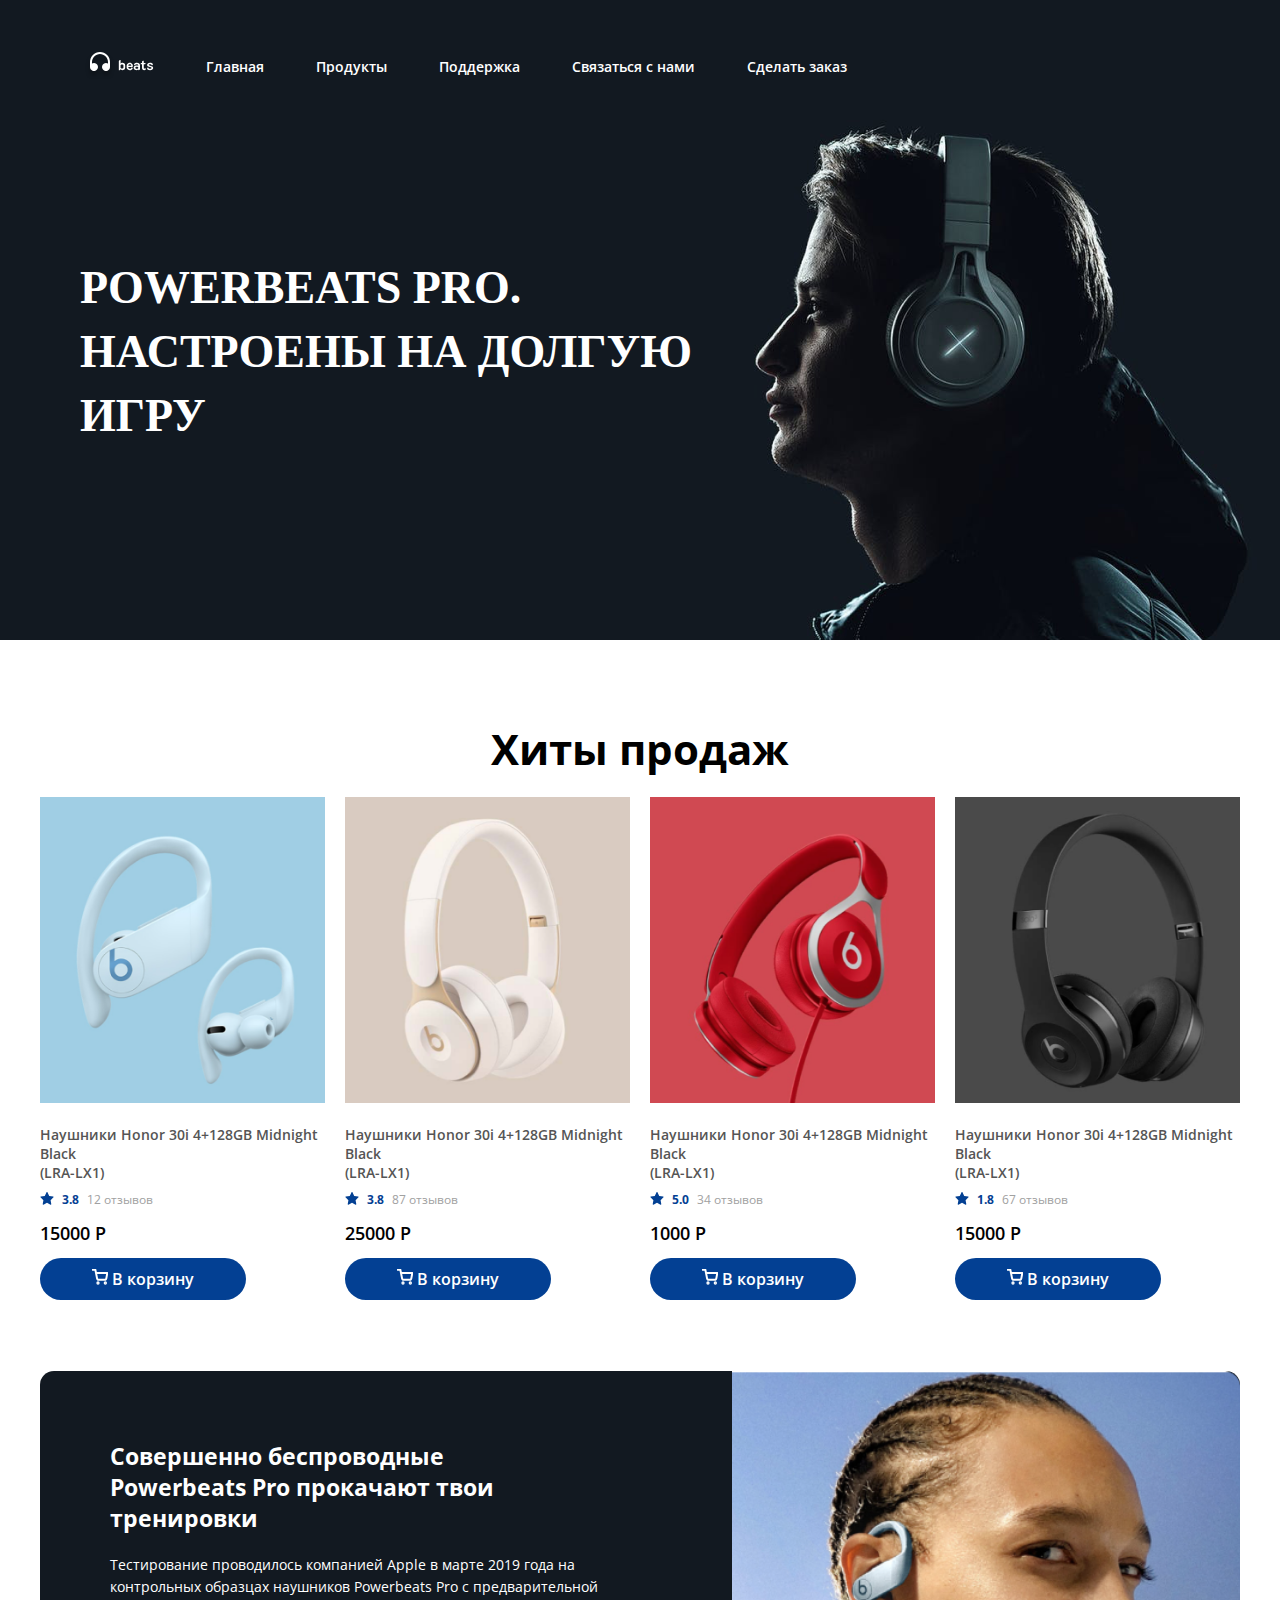
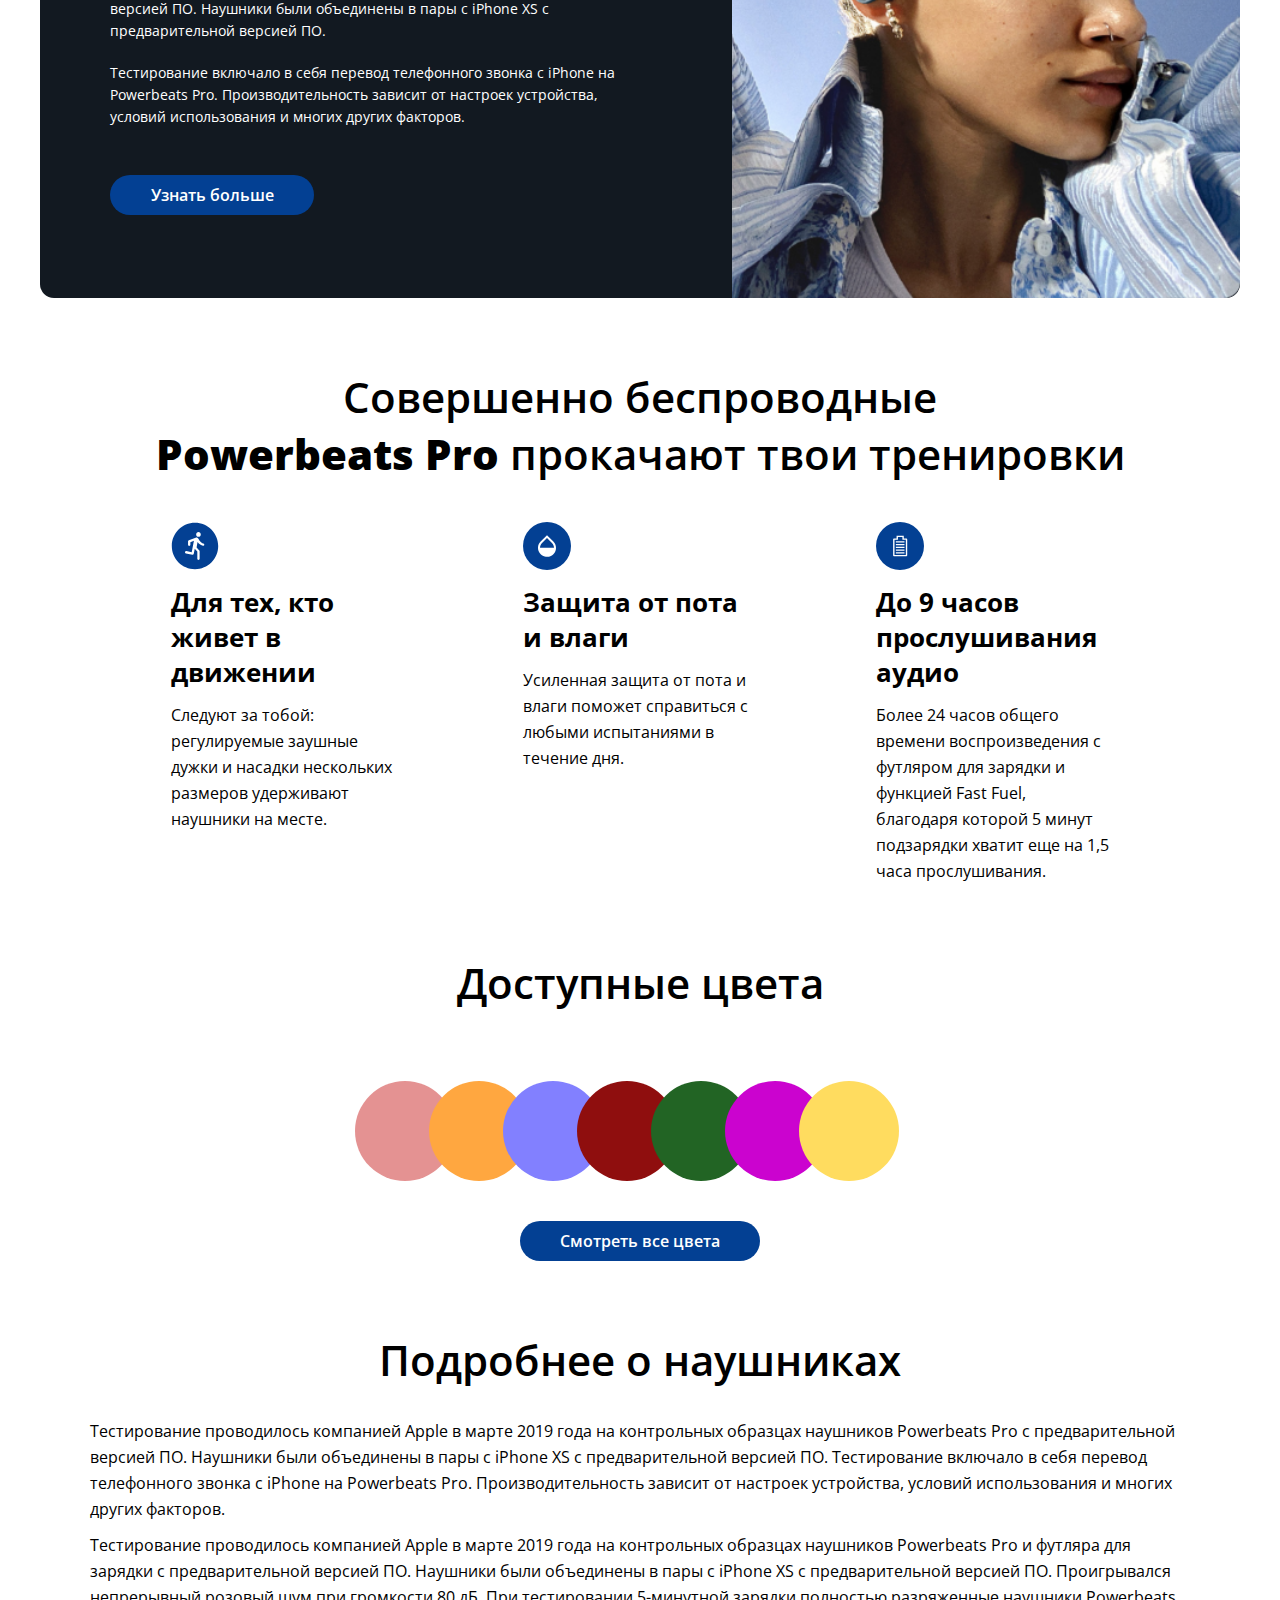
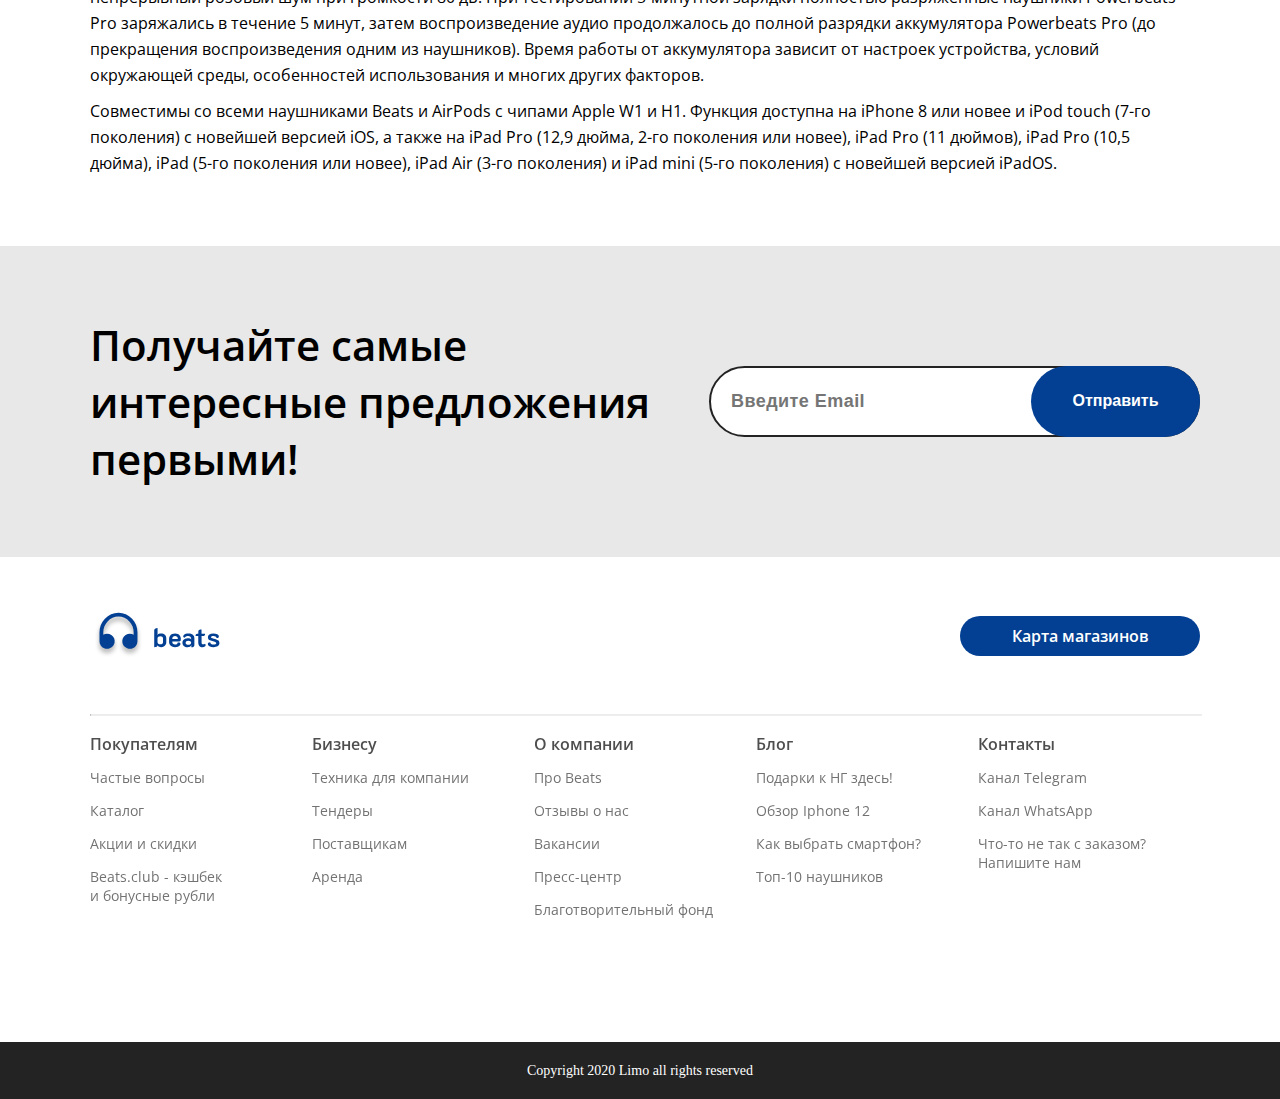
==== commit fb697b50: "Fix styles bugs with form" ====
--- a/index.html
+++ b/index.html
@@ -478,7 +478,7 @@
             <form class="form">
                         <input
                             type="email"
-                            placeholder="  Введите Email"
+                            placeholder="Введите Email"
                             class="form__input"
                         >
 
@@ -490,7 +490,7 @@
             </form>
         </div>
 
-        <div class="middle-footer middle-footer">
+        <div class="middle-footer">
 
             <div class="middle-footer__header">
                 <svg width="131" height="55" viewBox="0 0 131 55" fill="none" xmlns="http://www.w3.org/2000/svg">
--- a/src/styles/title/title.css
+++ b/src/styles/title/title.css
@@ -56,14 +56,17 @@
 
 @media (max-width: 1024px) {
     .title_form {
+        margin-bottom: 3rem;
+
         width: 100%;
-        margin-bottom: 3rem;
+        text-align: center;
     }
 }
 
 @media (max-width: 767px) {
     .title_form {
         width: 100%;
+
         font-size: 2.2rem;
         line-height: 3.5rem;
         text-align: center;
--- a/src/styles/footer/middle-footer/middle-footer.css
+++ b/src/styles/footer/middle-footer/middle-footer.css
@@ -3,18 +3,20 @@
     flex-direction: column;
 
     margin-top: 5.2rem;
-    padding: 4.5rem 8rem 12.3rem 9rem;
+    padding: 0 8rem 12.3rem 9rem;
 }
 
 @media (max-width: 1024px) {
     .middle-footer {
-        padding: 2rem 4rem 4rem 3rem;
+        padding: 0 4rem 4rem 3rem;
+        margin-top: 2rem;
     }
 }
 
 @media (max-width: 767px) {
     .middle-footer {
-        padding: 4rem 1rem;
+        padding: 0 1rem;
+        margin-top: 3rem;
     }
 }
 
@@ -29,6 +31,8 @@
         flex-direction: column;
         justify-content: center;
         gap: 3.6rem 0;
+
+        margin-bottom: 8rem;
     }
 }
 
--- a/src/styles/form/form.css
+++ b/src/styles/form/form.css
@@ -6,7 +6,9 @@
 }
 
 .form__input {
-    width: 48.5rem;
+    padding-left: 2rem;
+
+    width: 46.5rem;
     height: 6.5rem;
 
     font-size: 1.8rem;
@@ -15,13 +17,14 @@
     letter-spacing: 0.025em;
     color: #606060;
 
+    outline: none;
     border: 2px solid #232323;
     border-radius: 48px;
 }
 
 @media (max-width: 767px) {
     .form__input {
-        width: 35.5rem;
+        width: 33.5rem;
         height: 5.2rem;
     }
 }
